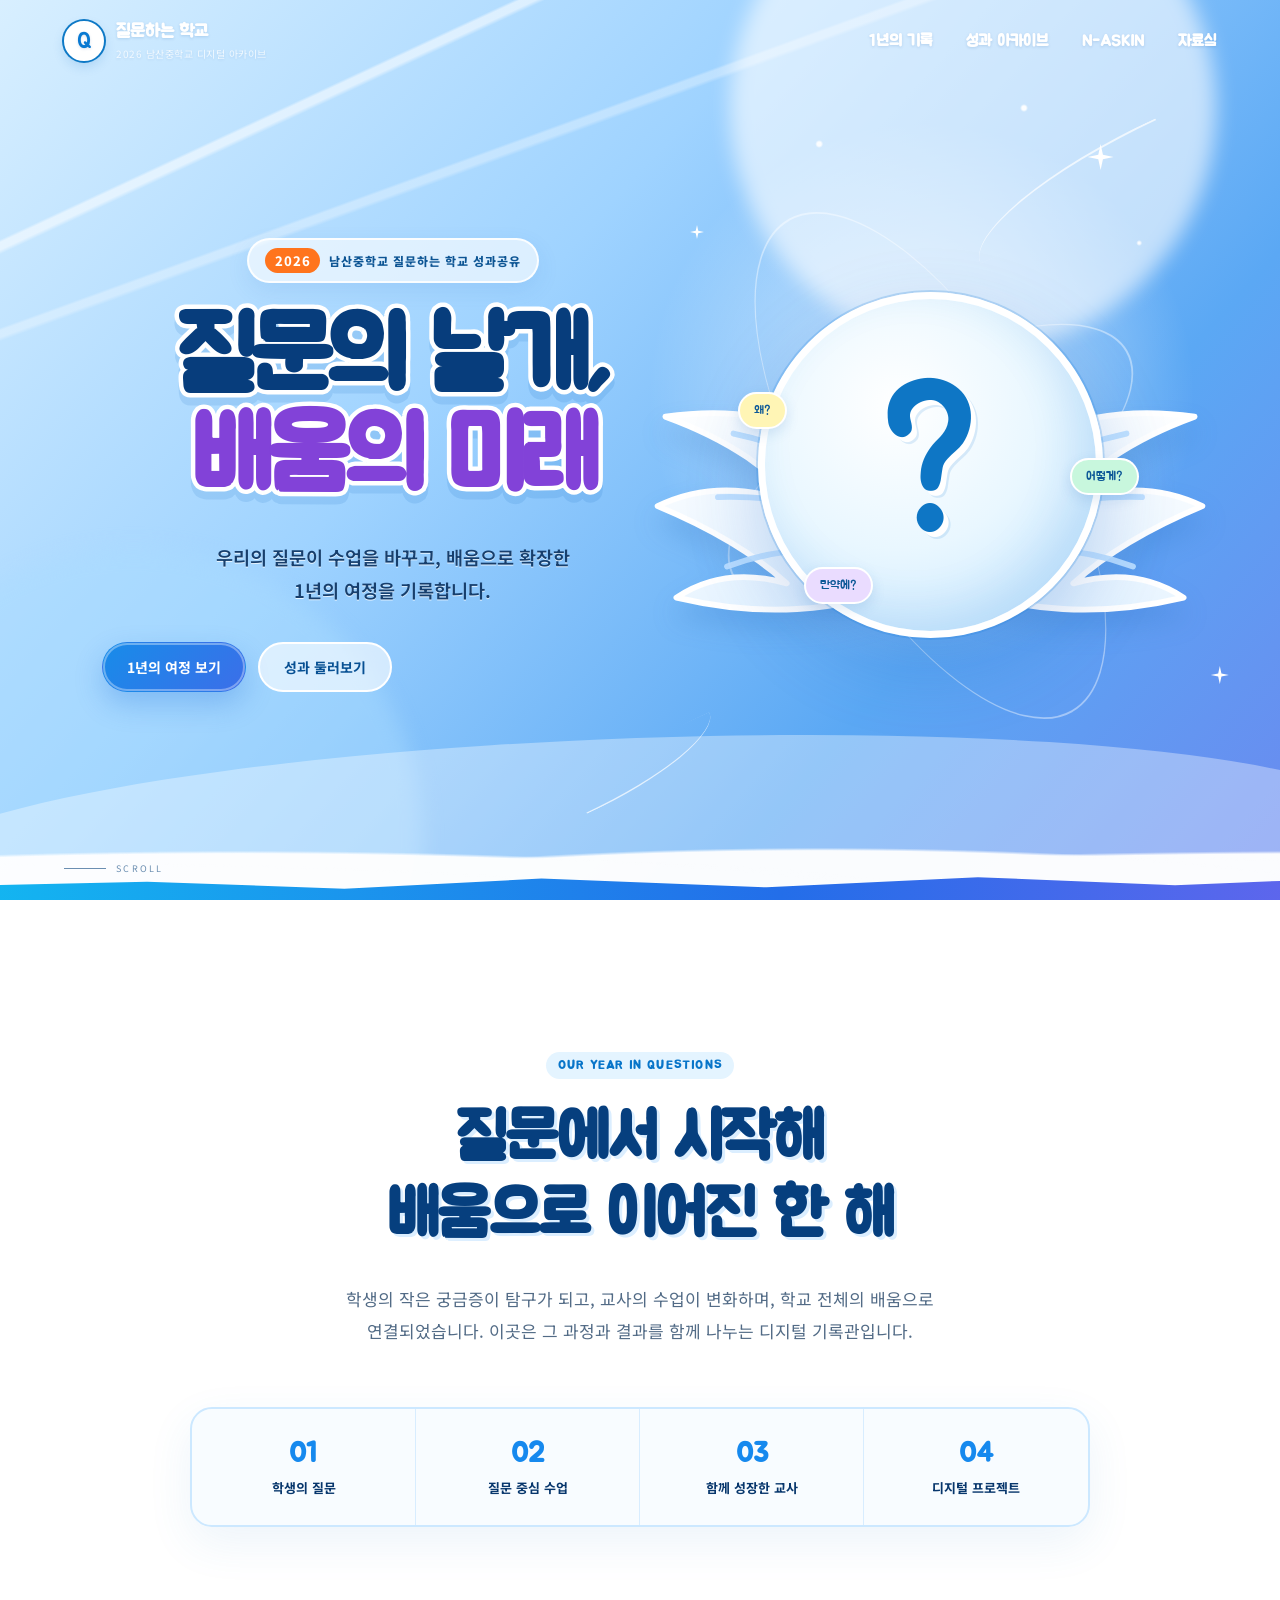
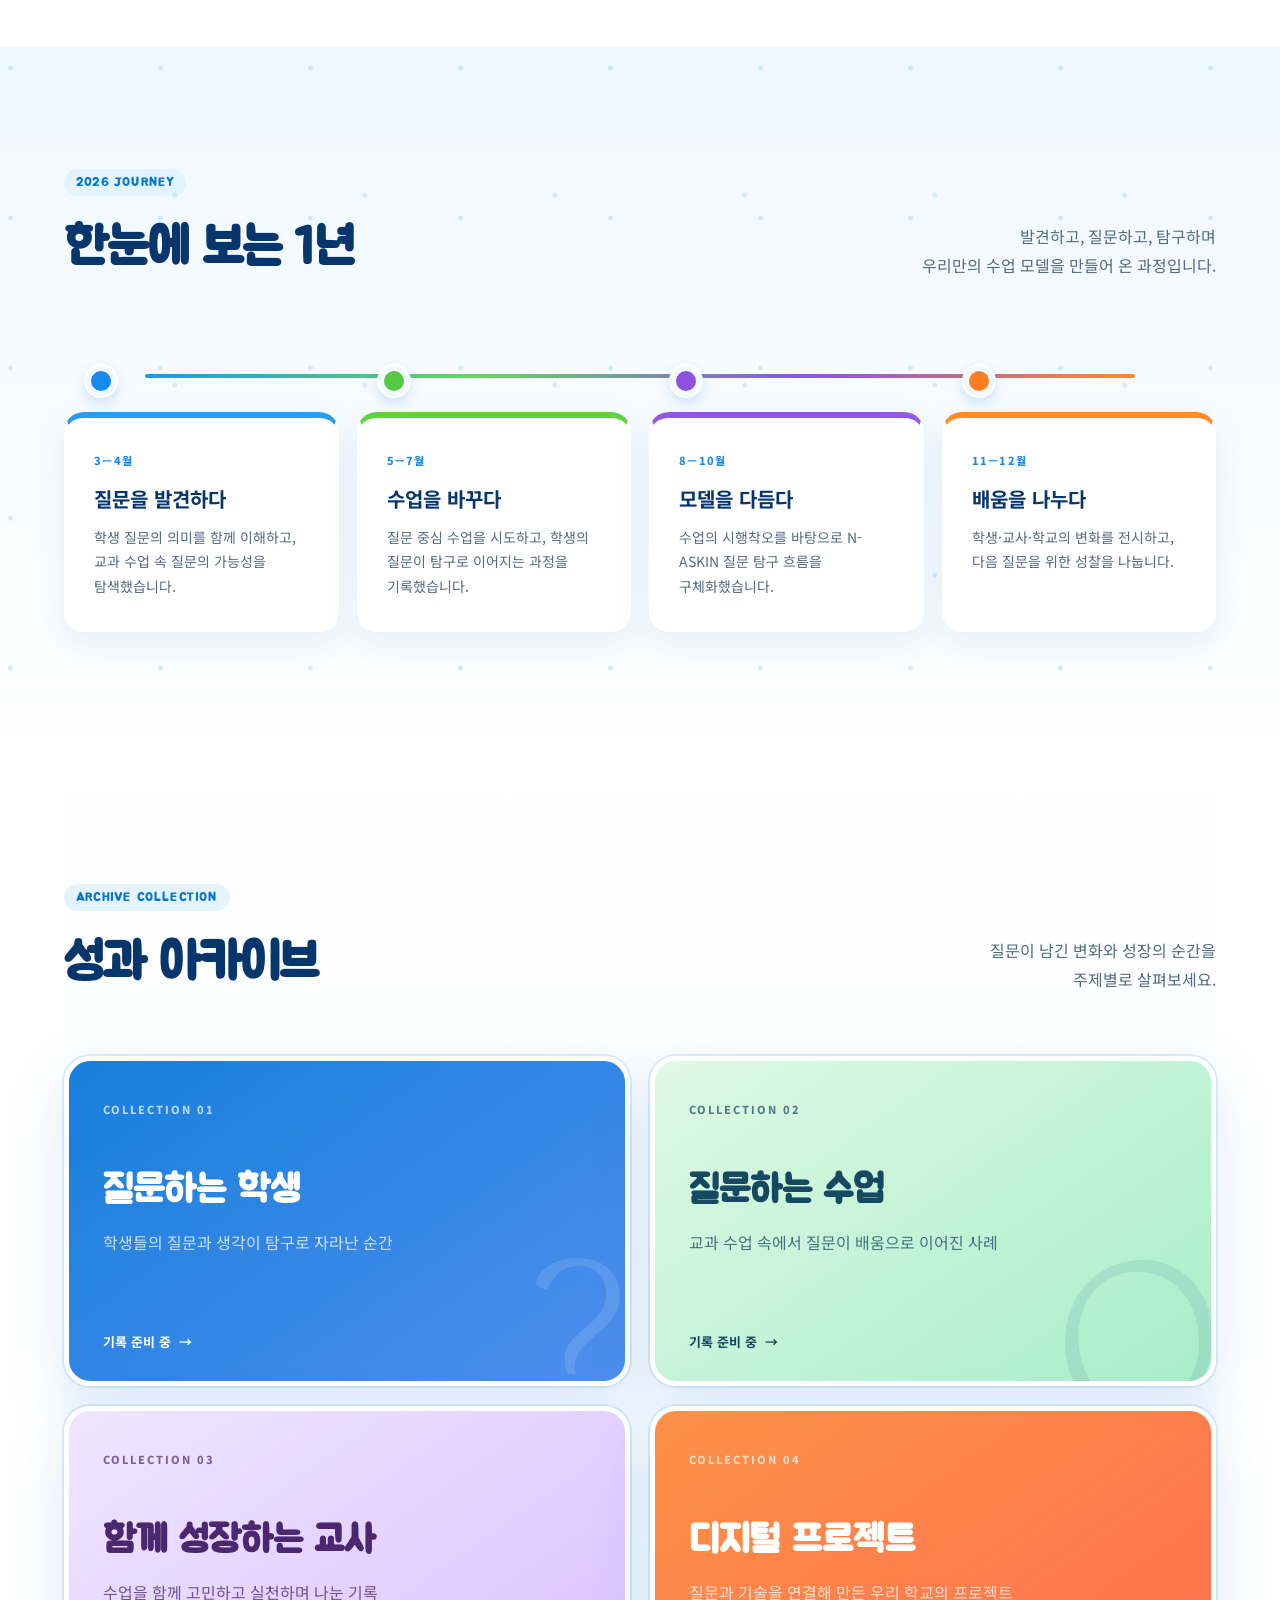
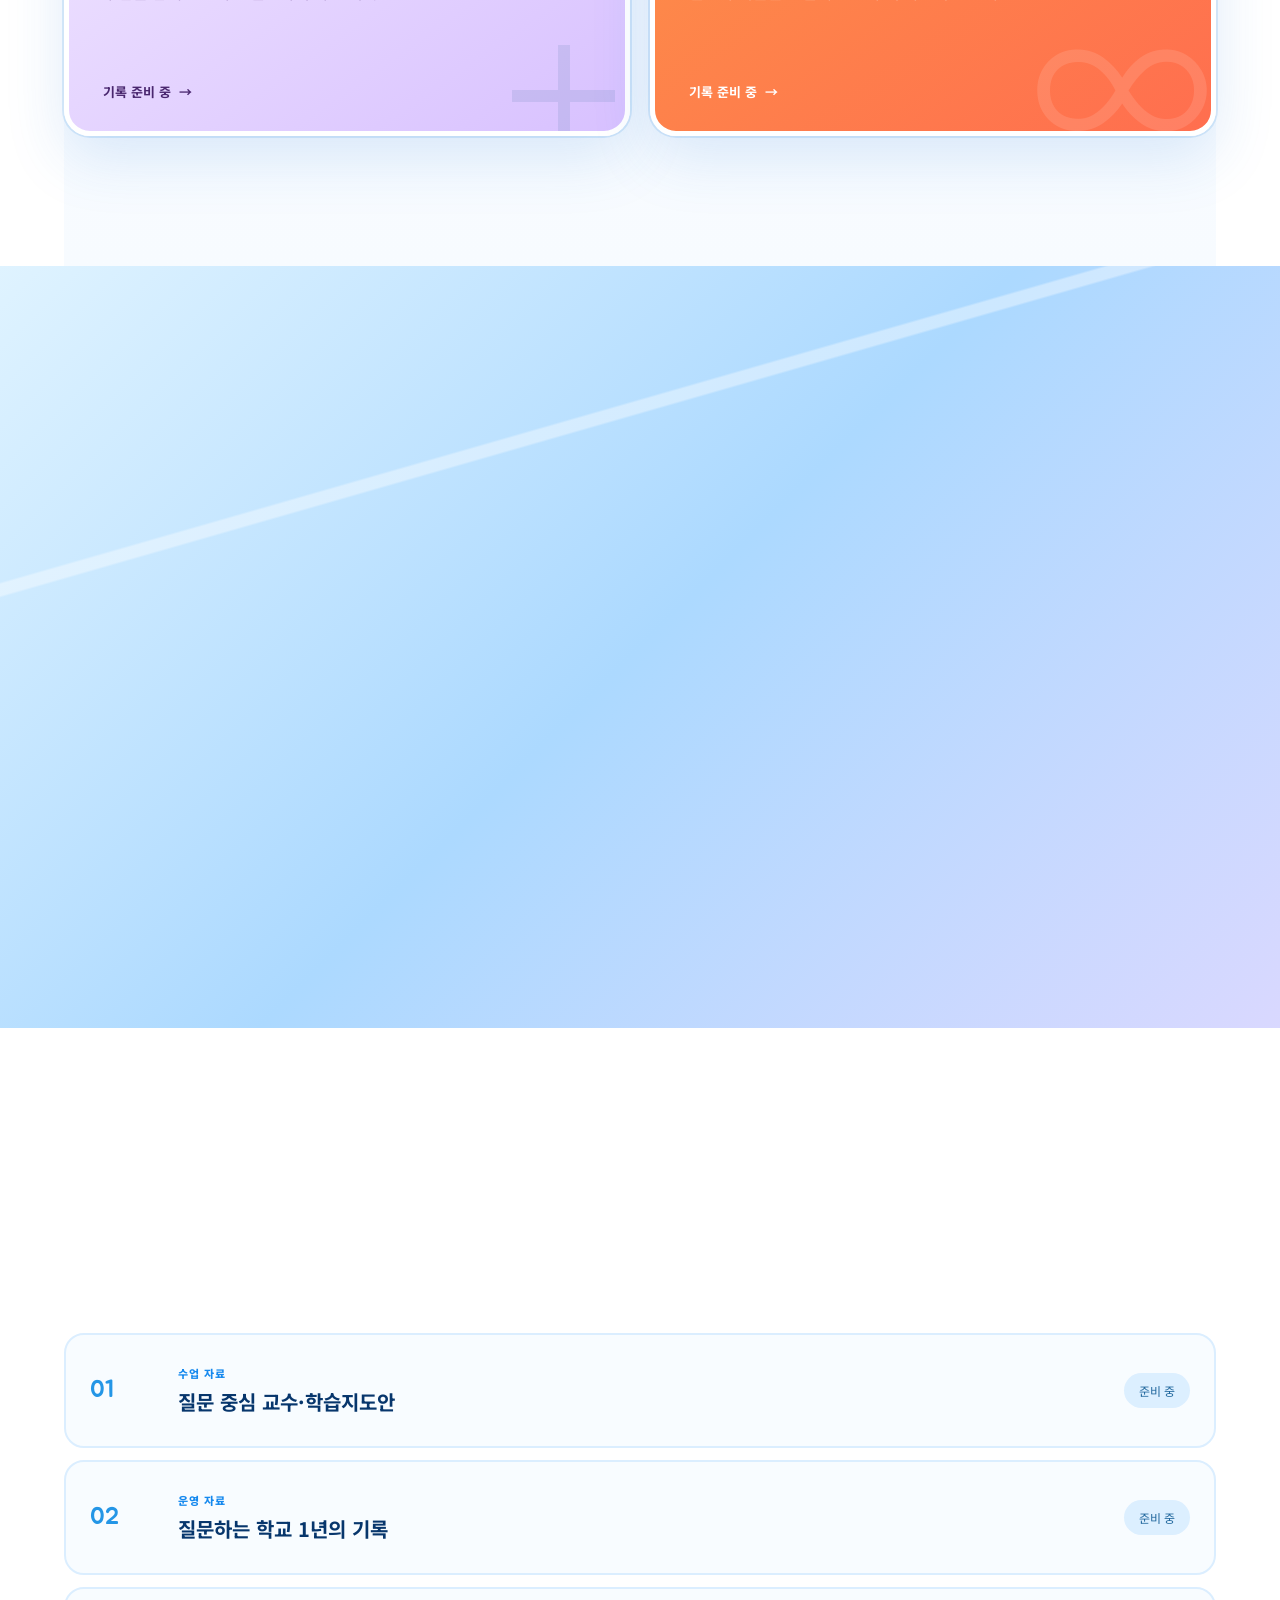
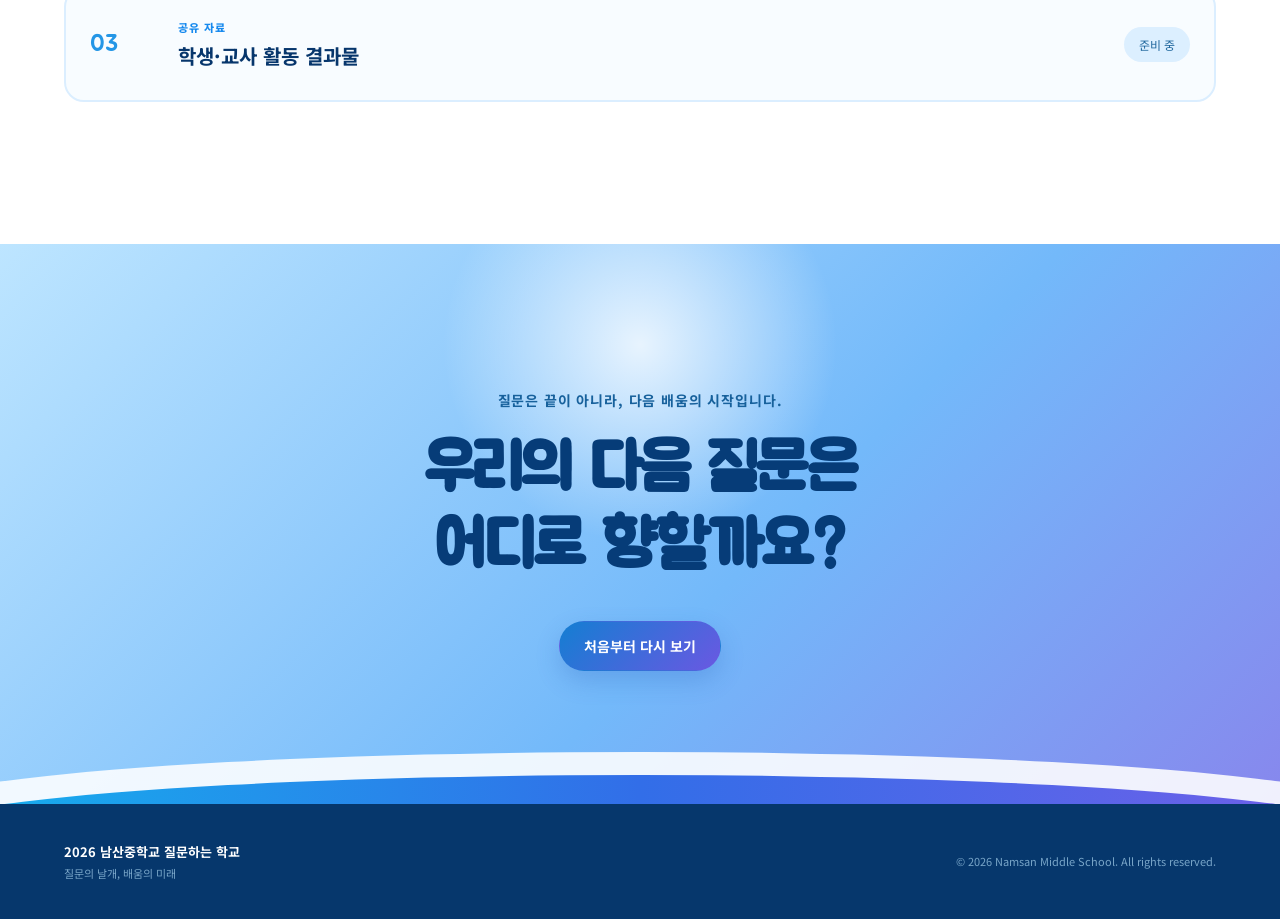
==== index.html @ 52d22d8e "Add files via upload" ====
<!doctype html>
<html lang="ko">
<head>
  <meta charset="UTF-8" />
  <meta name="viewport" content="width=device-width, initial-scale=1.0" />
  <meta name="description" content="2026 남산중학교 질문하는 학교 1년의 기록" />
  <meta name="theme-color" content="#173e65" />
  <title>질문의 날개, 배움의 미래 | 2026 남산중학교</title>
  <link rel="preconnect" href="https://fonts.googleapis.com" />
  <link rel="preconnect" href="https://fonts.gstatic.com" crossorigin />
  <link href="https://fonts.googleapis.com/css2?family=Gowun+Batang:wght@700&family=Jua&family=Noto+Sans+KR:wght@400;500;600;700;800&display=swap" rel="stylesheet" />
  <link rel="stylesheet" href="styles.css" />
</head>
<body>
  <a class="skip-link" href="#main">본문으로 바로가기</a>

  <header class="site-header" id="top">
    <a class="brand" href="#top" aria-label="처음으로">
      <span class="brand-mark" aria-hidden="true">Q</span>
      <span><b>질문하는 학교</b><small>2026 남산중학교 디지털 아카이브</small></span>
    </a>
    <button class="menu-button" type="button" aria-expanded="false" aria-controls="main-nav">
      <span></span><span></span><span></span><span class="sr-only">메뉴 열기</span>
    </button>
    <nav id="main-nav" class="main-nav" aria-label="주요 메뉴">
      <a href="#story">1년의 기록</a>
      <a href="#archive">성과 아카이브</a>
      <a href="#naskin">N-ASKIN</a>
      <a href="#resources">자료실</a>
    </nav>
  </header>

  <main id="main">
    <section class="hero" aria-labelledby="hero-title">
      <div class="hero-glow glow-one"></div>
      <div class="hero-glow glow-two"></div>
      <i class="sparkle sparkle-one" aria-hidden="true"></i>
      <i class="sparkle sparkle-two" aria-hidden="true"></i>
      <i class="sparkle sparkle-three" aria-hidden="true"></i>
      <div class="feather feather-one" aria-hidden="true"></div>
      <div class="feather feather-two" aria-hidden="true"></div>
      <div class="hero-content reveal">
        <p class="eyebrow"><span>2026</span> 남산중학교 질문하는 학교 성과공유</p>
        <h1 id="hero-title">질문의 날개,<br /><em>배움의 미래</em></h1>
        <p class="hero-copy">우리의 질문이 수업을 바꾸고, 배움으로 확장한<br class="desktop-break" /> 1년의 여정을 기록합니다.</p>
        <div class="hero-actions">
          <a class="button button-primary" href="#story">1년의 여정 보기</a>
          <a class="button button-ghost" href="#archive">성과 둘러보기</a>
        </div>
      </div>
      <div class="hero-visual" aria-hidden="true">
        <div class="orbit orbit-one"></div>
        <div class="orbit orbit-two"></div>
        <svg class="hero-wings" viewBox="0 0 900 420" role="presentation" focusable="false">
          <defs>
            <linearGradient id="wingFill" x1="0" y1="0" x2="1" y2="1">
              <stop offset="0" stop-color="#ffffff" />
              <stop offset="1" stop-color="#d8edff" />
            </linearGradient>
          </defs>
          <g class="wing-shape">
            <path d="M438 245C356 130 210 67 42 92c104 38 164 84 208 137-82-32-156-30-220 1 84 35 148 73 199 119-65-18-121-11-170 22 123 29 247 27 379-27Z" />
            <path class="wing-line" d="M421 253C330 184 248 139 147 118" />
            <path class="wing-line" d="M417 282C302 230 218 213 123 216" />
            <path class="wing-line" d="M417 314C312 288 225 291 137 323" />
          </g>
          <g class="wing-shape" transform="translate(900 0) scale(-1 1)">
            <path d="M438 245C356 130 210 67 42 92c104 38 164 84 208 137-82-32-156-30-220 1 84 35 148 73 199 119-65-18-121-11-170 22 123 29 247 27 379-27Z" />
            <path class="wing-line" d="M421 253C330 184 248 139 147 118" />
            <path class="wing-line" d="M417 282C302 230 218 213 123 216" />
            <path class="wing-line" d="M417 314C312 288 225 291 137 323" />
          </g>
        </svg>
        <div class="question-sphere">
          <span>왜?</span><span>어떻게?</span><span>만약에?</span>
          <b>?</b>
        </div>
      </div>
      <div class="scroll-cue" aria-hidden="true"><span></span>SCROLL</div>
      <div class="hero-clouds" aria-hidden="true"></div>
      <div class="hero-wave" aria-hidden="true"></div>
    </section>

    <section class="intro section-shell reveal">
      <p class="section-kicker">OUR YEAR IN QUESTIONS</p>
      <h2>질문에서 시작해<br />배움으로 이어진 한 해</h2>
      <p>학생의 작은 궁금증이 탐구가 되고, 교사의 수업이 변화하며, 학교 전체의 배움으로 연결되었습니다. 이곳은 그 과정과 결과를 함께 나누는 디지털 기록관입니다.</p>
      <div class="intro-metrics" aria-label="주요 성과 지표 예시">
        <div><strong>01</strong><span>학생의 질문</span></div>
        <div><strong>02</strong><span>질문 중심 수업</span></div>
        <div><strong>03</strong><span>함께 성장한 교사</span></div>
        <div><strong>04</strong><span>디지털 프로젝트</span></div>
      </div>
    </section>

    <section id="story" class="story-section">
      <div class="section-shell">
        <div class="section-heading reveal">
          <div><p class="section-kicker">2026 JOURNEY</p><h2>한눈에 보는 1년</h2></div>
          <p>발견하고, 질문하고, 탐구하며<br />우리만의 수업 모델을 만들어 온 과정입니다.</p>
        </div>
        <div class="timeline" id="timeline" aria-label="연간 활동 타임라인"></div>
      </div>
    </section>

    <section id="archive" class="archive-section section-shell">
      <div class="section-heading reveal">
        <div><p class="section-kicker">ARCHIVE COLLECTION</p><h2>성과 아카이브</h2></div>
        <p>질문이 남긴 변화와 성장의 순간을<br />주제별로 살펴보세요.</p>
      </div>
      <div class="archive-grid" id="archive-grid"></div>
    </section>

    <section id="naskin" class="naskin-section">
      <div class="section-shell naskin-layout">
        <div class="naskin-copy reveal">
          <p class="section-kicker light">OUR LEARNING MODEL</p>
          <h2>질문을 배움으로 잇는<br /><em>N-ASKIN</em></h2>
          <p>관찰에서 시작한 질문을 탐색·연결·실행하고, 다시 다음 질문으로 확장하는 남산중학교의 질문 탐구 흐름입니다.</p>
          <a class="text-link" href="#resources">수업 모델 자료 보기 <span>→</span></a>
        </div>
        <ol class="naskin-steps reveal" aria-label="N-ASKIN 6단계">
          <li><b>N</b><div><strong>Notice</strong><span>관찰하고 발견하기</span></div></li>
          <li><b>A</b><div><strong>Ask</strong><span>탐구 질문 만들기</span></div></li>
          <li><b>S</b><div><strong>Search</strong><span>근거를 찾아 탐색하기</span></div></li>
          <li><b>K</b><div><strong>Knit</strong><span>생각과 근거 연결하기</span></div></li>
          <li><b>I</b><div><strong>Implement</strong><span>적용하고 실행하기</span></div></li>
          <li><b>N</b><div><strong>Next</strong><span>성찰하고 확장하기</span></div></li>
        </ol>
      </div>
    </section>

    <section id="resources" class="resources-section section-shell">
      <div class="section-heading reveal">
        <div><p class="section-kicker">OPEN RESOURCES</p><h2>성과 자료실</h2></div>
        <p>수업 사례와 운영 자료는<br />순차적으로 채워집니다.</p>
      </div>
      <div class="resource-list">
        <article class="resource-card reveal"><span>01</span><div><p>수업 자료</p><h3>질문 중심 교수·학습지도안</h3></div><button type="button" disabled>준비 중</button></article>
        <article class="resource-card reveal"><span>02</span><div><p>운영 자료</p><h3>질문하는 학교 1년의 기록</h3></div><button type="button" disabled>준비 중</button></article>
        <article class="resource-card reveal"><span>03</span><div><p>공유 자료</p><h3>학생·교사 활동 결과물</h3></div><button type="button" disabled>준비 중</button></article>
      </div>
    </section>

    <section class="closing-section">
      <div class="closing-inner reveal">
        <p>질문은 끝이 아니라, 다음 배움의 시작입니다.</p>
        <h2>우리의 다음 질문은<br />어디로 향할까요?</h2>
        <a class="button button-light" href="#top">처음부터 다시 보기</a>
      </div>
    </section>
  </main>

  <footer>
    <div><b>2026 남산중학교 질문하는 학교</b><span>질문의 날개, 배움의 미래</span></div>
    <p>© 2026 Namsan Middle School. All rights reserved.</p>
  </footer>

  <script src="script.js"></script>
</body>
</html>
---- styles.css ----
:root {
  --navy: #102f4e;
  --blue: #15557e;
  --sky: #72c9df;
  --mint: #aee2d5;
  --cream: #f7f4eb;
  --paper: #fffdf8;
  --gold: #e9bd62;
  --ink: #153047;
  --muted: #687887;
  --line: rgba(21, 48, 71, .13);
  --shadow: 0 22px 70px rgba(15, 47, 77, .13);
}

* { box-sizing: border-box; }
html { scroll-behavior: smooth; }
body { margin: 0; color: var(--ink); background: var(--paper); font-family: "Noto Sans KR", sans-serif; word-break: keep-all; }
a { color: inherit; text-decoration: none; }
button, a { -webkit-tap-highlight-color: transparent; }
.sr-only { position: absolute; width: 1px; height: 1px; padding: 0; margin: -1px; overflow: hidden; clip: rect(0,0,0,0); white-space: nowrap; border: 0; }
.skip-link { position: fixed; left: 16px; top: -80px; z-index: 1000; padding: 12px 18px; color: white; background: var(--navy); border-radius: 8px; }
.skip-link:focus { top: 16px; }

.site-header { position: fixed; inset: 0 0 auto; z-index: 50; display: flex; align-items: center; justify-content: space-between; height: 82px; padding: 0 5vw; color: white; transition: .3s ease; }
.site-header.scrolled { height: 68px; color: var(--ink); background: rgba(255,253,248,.94); box-shadow: 0 8px 30px rgba(16,47,78,.08); backdrop-filter: blur(14px); }
.brand { display: flex; align-items: center; gap: 12px; }
.brand-mark { display: grid; place-items: center; width: 40px; height: 40px; border: 1px solid rgba(255,255,255,.6); border-radius: 50%; font-family: "Gowun Batang", serif; font-size: 23px; }
.scrolled .brand-mark { color: white; background: var(--blue); border-color: var(--blue); }
.brand b, .brand small { display: block; }
.brand b { font-size: 15px; letter-spacing: -.02em; }
.brand small { margin-top: 2px; opacity: .75; font-size: 10px; letter-spacing: .05em; }
.main-nav { display: flex; gap: 34px; font-size: 14px; font-weight: 600; }
.main-nav a { position: relative; padding: 12px 0; }
.main-nav a::after { content: ""; position: absolute; left: 0; bottom: 5px; width: 0; height: 2px; background: currentColor; transition: width .25s; }
.main-nav a:hover::after, .main-nav a:focus-visible::after { width: 100%; }
.menu-button { display: none; padding: 8px; color: inherit; background: none; border: 0; }
.menu-button > span:not(.sr-only) { display: block; width: 24px; height: 2px; margin: 5px; background: currentColor; }

.hero { position: relative; display: grid; grid-template-columns: 1.08fr .92fr; align-items: center; min-height: 100svh; padding: 120px 8vw 90px; overflow: hidden; color: white; background: radial-gradient(circle at 72% 40%, rgba(105,198,216,.28), transparent 27%), linear-gradient(135deg, #0d2945 0%, #164f75 55%, #287d94 100%); }
.hero::before { content: ""; position: absolute; inset: 0; opacity: .18; background-image: linear-gradient(rgba(255,255,255,.08) 1px, transparent 1px), linear-gradient(90deg, rgba(255,255,255,.08) 1px, transparent 1px); background-size: 70px 70px; mask-image: linear-gradient(to bottom, black, transparent 85%); }
.hero-content { position: relative; z-index: 3; max-width: 760px; }
.eyebrow, .section-kicker { margin: 0 0 22px; color: var(--blue); font-size: 12px; font-weight: 800; letter-spacing: .2em; }
.eyebrow { color: #bcebf0; }
.hero h1 { margin: 0; font-family: "Gowun Batang", serif; font-size: clamp(58px, 8.3vw, 128px); line-height: .98; letter-spacing: -.07em; }
.hero h1 em { color: #d8f2e8; font-style: normal; }
.hero-copy { margin: 30px 0 36px; color: rgba(255,255,255,.78); font-size: clamp(17px, 1.45vw, 22px); line-height: 1.8; }
.hero-actions { display: flex; flex-wrap: wrap; gap: 12px; }
.button { display: inline-flex; align-items: center; justify-content: center; min-height: 50px; padding: 0 24px; border: 1px solid transparent; border-radius: 999px; font-size: 14px; font-weight: 700; transition: transform .25s, box-shadow .25s, background .25s; }
.button:hover { transform: translateY(-3px); }
.button-primary { color: var(--navy); background: #e5f6ef; box-shadow: 0 12px 30px rgba(4,21,36,.2); }
.button-ghost { color: white; border-color: rgba(255,255,255,.4); background: rgba(255,255,255,.05); }
.hero-visual { position: relative; z-index: 2; display: grid; place-items: center; min-height: 520px; }
.question-sphere { position: relative; display: grid; place-items: center; width: min(32vw, 440px); aspect-ratio: 1; border: 1px solid rgba(255,255,255,.28); border-radius: 50%; background: radial-gradient(circle at 38% 32%, rgba(255,255,255,.42), rgba(129,211,217,.18) 28%, rgba(3,29,53,.25) 68%), rgba(255,255,255,.06); box-shadow: inset -26px -28px 60px rgba(4,24,40,.28), 0 35px 100px rgba(3,22,38,.28); backdrop-filter: blur(8px); animation: float 6s ease-in-out infinite; }
.question-sphere b { font-family: "Gowun Batang", serif; font-size: clamp(110px, 15vw, 220px); font-weight: 400; text-shadow: 0 10px 40px rgba(0,0,0,.2); }
.question-sphere span { position: absolute; padding: 9px 14px; border: 1px solid rgba(255,255,255,.24); border-radius: 999px; background: rgba(255,255,255,.1); font-size: 12px; }
.question-sphere span:nth-child(1) { left: -8%; top: 28%; }
.question-sphere span:nth-child(2) { right: -13%; top: 48%; }
.question-sphere span:nth-child(3) { bottom: 8%; left: 12%; }
.orbit { position: absolute; width: 115%; aspect-ratio: 1; border: 1px solid rgba(255,255,255,.18); border-radius: 50%; transform: rotate(60deg) scaleY(.42); }
.orbit-two { width: 92%; transform: rotate(-30deg) scaleY(.42); }
.hero-glow { position: absolute; border-radius: 50%; filter: blur(10px); }
.glow-one { right: 5%; top: -15%; width: 38vw; height: 38vw; background: rgba(144,226,208,.12); }
.glow-two { left: -12%; bottom: -25%; width: 45vw; height: 45vw; background: rgba(117,198,230,.11); }
.feather { position: absolute; width: 220px; height: 58px; border-radius: 100% 0 100% 0; border-top: 2px solid rgba(255,255,255,.15); transform: rotate(-25deg); }
.feather-one { right: 8%; top: 18%; }
.feather-two { left: 42%; bottom: 12%; transform: rotate(155deg) scale(.7); }
.scroll-cue { position: absolute; left: 5vw; bottom: 25px; display: flex; align-items: center; gap: 10px; color: rgba(255,255,255,.5); font-size: 9px; letter-spacing: .25em; }
.scroll-cue span { display: block; width: 42px; height: 1px; background: currentColor; }

.section-shell { width: min(1180px, calc(100% - 10vw)); margin: 0 auto; }
.intro { padding: 135px 0 120px; text-align: center; }
.intro h2, .section-heading h2, .naskin-copy h2, .closing-section h2 { margin: 0; font-family: "Gowun Batang", serif; font-size: clamp(38px, 5vw, 68px); line-height: 1.2; letter-spacing: -.05em; }
.intro > p:not(.section-kicker) { max-width: 680px; margin: 28px auto 60px; color: var(--muted); font-size: 17px; line-height: 1.9; }
.intro-metrics { display: grid; grid-template-columns: repeat(4, 1fr); max-width: 900px; margin: auto; border-block: 1px solid var(--line); }
.intro-metrics div { padding: 28px 12px; border-right: 1px solid var(--line); }
.intro-metrics div:last-child { border: 0; }
.intro-metrics strong, .intro-metrics span { display: block; }
.intro-metrics strong { color: var(--sky); font-family: "Gowun Batang", serif; font-size: 28px; }
.intro-metrics span { margin-top: 6px; font-size: 13px; font-weight: 700; }

.story-section { padding: 120px 0; background: var(--cream); }
.section-heading { display: flex; align-items: end; justify-content: space-between; gap: 40px; margin-bottom: 62px; }
.section-heading h2 { font-size: clamp(38px, 4vw, 58px); }
.section-heading > p { margin: 0; color: var(--muted); line-height: 1.8; text-align: right; }
.timeline { position: relative; display: grid; grid-template-columns: repeat(4, 1fr); gap: 18px; }
.timeline::before { content: ""; position: absolute; top: 32px; left: 7%; right: 7%; height: 1px; background: #afc6cc; }
.timeline-item { position: relative; padding-top: 70px; }
.timeline-item::before { content: ""; position: absolute; z-index: 2; top: 24px; left: 22px; width: 17px; height: 17px; border: 5px solid var(--cream); border-radius: 50%; background: var(--blue); box-shadow: 0 0 0 1px #9bbbc2; }
.timeline-card { min-height: 220px; padding: 28px; border-radius: 20px; background: var(--paper); box-shadow: 0 12px 36px rgba(27,66,83,.07); }
.timeline-card time { color: var(--blue); font-size: 11px; font-weight: 800; letter-spacing: .12em; }
.timeline-card h3 { margin: 14px 0 12px; font-size: 20px; }
.timeline-card p { margin: 0; color: var(--muted); font-size: 14px; line-height: 1.75; }

.archive-section { padding: 130px 0; }
.archive-grid { display: grid; grid-template-columns: repeat(12, 1fr); gap: 20px; }
.archive-card { position: relative; grid-column: span 6; min-height: 330px; padding: 34px; overflow: hidden; border-radius: 26px; color: white; background: var(--navy); transition: transform .3s, box-shadow .3s; }
.archive-card:nth-child(2), .archive-card:nth-child(3) { color: var(--ink); background: #dceded; }
.archive-card:nth-child(4) { background: #2e7880; }
.archive-card:hover { transform: translateY(-7px); box-shadow: var(--shadow); }
.archive-card::after { content: attr(data-symbol); position: absolute; right: -10px; bottom: -66px; color: rgba(255,255,255,.12); font-family: "Gowun Batang", serif; font-size: 220px; line-height: 1; }
.archive-card:nth-child(2)::after, .archive-card:nth-child(3)::after { color: rgba(21,85,126,.1); }
.card-number { font-size: 11px; font-weight: 800; letter-spacing: .18em; opacity: .7; }
.archive-card h3 { max-width: 320px; margin: 48px 0 13px; font-family: "Gowun Batang", serif; font-size: 34px; }
.archive-card p { max-width: 380px; margin: 0; opacity: .75; line-height: 1.75; }
.archive-card .card-link { position: absolute; z-index: 2; left: 34px; bottom: 30px; display: flex; align-items: center; gap: 8px; font-size: 13px; font-weight: 700; }

.naskin-section { padding: 135px 0; color: white; background: linear-gradient(135deg, #113652, #226c7c); }
.naskin-layout { display: grid; grid-template-columns: .85fr 1.15fr; align-items: center; gap: 10vw; }
.section-kicker.light { color: #9edbd4; }
.naskin-copy h2 em { color: #bde7dc; font-style: normal; }
.naskin-copy > p:not(.section-kicker) { margin: 28px 0; color: rgba(255,255,255,.72); line-height: 1.9; }
.text-link { display: inline-flex; gap: 10px; padding-bottom: 5px; border-bottom: 1px solid rgba(255,255,255,.35); font-size: 14px; font-weight: 700; }
.naskin-steps { position: relative; margin: 0; padding: 0; list-style: none; }
.naskin-steps::before { content: ""; position: absolute; left: 30px; top: 20px; bottom: 20px; width: 1px; background: rgba(255,255,255,.2); }
.naskin-steps li { position: relative; display: flex; align-items: center; gap: 22px; min-height: 82px; }
.naskin-steps b { z-index: 2; display: grid; place-items: center; width: 61px; height: 61px; flex: 0 0 auto; border: 1px solid rgba(255,255,255,.35); border-radius: 50%; background: #1c5d70; font-family: "Gowun Batang", serif; font-size: 22px; }
.naskin-steps strong, .naskin-steps span { display: block; }
.naskin-steps strong { font-size: 16px; }
.naskin-steps span { margin-top: 4px; color: rgba(255,255,255,.6); font-size: 13px; }

.resources-section { padding: 130px 0; }
.resource-list { border-top: 1px solid var(--line); }
.resource-card { display: grid; grid-template-columns: 70px 1fr auto; align-items: center; gap: 18px; padding: 30px 4px; border-bottom: 1px solid var(--line); }
.resource-card > span { color: #8db5be; font-family: "Gowun Batang", serif; font-size: 24px; }
.resource-card p { margin: 0 0 6px; color: var(--blue); font-size: 11px; font-weight: 800; letter-spacing: .1em; }
.resource-card h3 { margin: 0; font-size: 20px; }
.resource-card button { padding: 9px 15px; color: #7a8790; background: #f0f1ee; border: 0; border-radius: 999px; font-family: inherit; font-size: 12px; }

.closing-section { display: grid; place-items: center; min-height: 560px; padding: 90px 5vw; text-align: center; color: white; background: radial-gradient(circle at 50% 0, rgba(128,211,205,.23), transparent 35%), var(--navy); }
.closing-inner > p { color: #a7d9d5; font-size: 14px; letter-spacing: .06em; }
.closing-section h2 { margin: 22px 0 36px; }
.button-light { color: var(--navy); background: white; }
footer { display: flex; align-items: center; justify-content: space-between; gap: 25px; padding: 38px 5vw; color: #75828b; background: #0b253d; font-size: 11px; }
footer b, footer span { display: block; }
footer b { margin-bottom: 4px; color: white; font-size: 13px; }

.reveal { opacity: 0; transform: translateY(28px); transition: opacity .8s ease, transform .8s ease; }
.reveal.visible { opacity: 1; transform: none; }
@keyframes float { 50% { transform: translateY(-18px) rotate(1deg); } }

@media (max-width: 900px) {
  .site-header { height: 70px; }
  .menu-button { display: block; z-index: 2; }
  .main-nav { position: absolute; top: 0; right: 0; display: none; flex-direction: column; width: min(330px, 82vw); min-height: 100vh; padding: 100px 36px; color: var(--ink); background: var(--paper); box-shadow: -15px 0 50px rgba(0,0,0,.16); }
  .main-nav.open { display: flex; }
  .hero { grid-template-columns: 1fr; padding-top: 135px; text-align: center; }
  .hero-content { margin: auto; }
  .hero-actions { justify-content: center; }
  .hero-visual { min-height: 390px; }
  .question-sphere { width: min(65vw, 390px); }
  .scroll-cue { display: none; }
  .naskin-layout { grid-template-columns: 1fr; gap: 65px; }
  .timeline { grid-template-columns: repeat(2, 1fr); }
  .timeline::before { display: none; }
  .archive-card { min-height: 300px; }
}

@media (max-width: 620px) {
  .brand small { display: none; }
  .hero { padding-inline: 6vw; }
  .hero h1 { font-size: clamp(48px, 16vw, 72px); }
  .desktop-break { display: none; }
  .hero-visual { min-height: 310px; }
  .question-sphere { width: 68vw; }
  .section-shell { width: min(100% - 38px, 1180px); }
  .intro, .archive-section, .resources-section { padding-block: 90px; }
  .intro-metrics { grid-template-columns: repeat(2, 1fr); }
  .intro-metrics div:nth-child(2) { border-right: 0; }
  .intro-metrics div:nth-child(-n+2) { border-bottom: 1px solid var(--line); }
  .section-heading { display: block; margin-bottom: 42px; }
  .section-heading > p { margin-top: 18px; text-align: left; }
  .timeline { grid-template-columns: 1fr; }
  .timeline-item { padding-top: 0; padding-left: 24px; }
  .timeline-item::before { top: 28px; left: -8px; border-color: var(--cream); }
  .timeline::after { content: ""; position: absolute; left: 0; top: 30px; bottom: 30px; width: 1px; background: #afc6cc; }
  .archive-grid { display: block; }
  .archive-card { margin-bottom: 16px; min-height: 300px; padding: 27px; }
  .archive-card h3 { margin-top: 36px; font-size: 29px; }
  .archive-card .card-link { left: 27px; }
  .naskin-section { padding-block: 95px; }
  .resource-card { grid-template-columns: 44px 1fr; }
  .resource-card button { grid-column: 2; justify-self: start; }
  .resource-card h3 { font-size: 17px; }
  footer { display: block; text-align: center; }
  footer p { margin: 18px 0 0; }
}

@media (prefers-reduced-motion: reduce) {
  html { scroll-behavior: auto; }
  *, *::before, *::after { animation-duration: .01ms !important; animation-iteration-count: 1 !important; transition-duration: .01ms !important; }
  .reveal { opacity: 1; transform: none; }
}

/* 2026 질문하는 학교 리플릿 테마 */
:root {
  --navy: #063c78;
  --blue: #1689ee;
  --sky: #5bb8ff;
  --mint: #61dcaf;
  --cream: #f2f8ff;
  --paper: #ffffff;
  --gold: #ffbd28;
  --purple: #8242d8;
  --orange: #ff741d;
  --ink: #07366c;
  --muted: #526b86;
  --line: rgba(27, 117, 203, .14);
  --shadow: 0 22px 60px rgba(41, 124, 215, .15);
}

body {
  background: #fff;
  background-image: linear-gradient(180deg, rgba(224,241,255,.45), transparent 520px);
}

.site-header { text-shadow: 0 1px 3px rgba(16,80,150,.16); }
.site-header.scrolled { color: var(--navy); background: rgba(255,255,255,.93); border-bottom: 1px solid rgba(52,144,230,.16); }
.brand-mark { color: #0879d2; background: white; border: 3px solid white; box-shadow: 0 0 0 2px #0e79c6, 0 5px 12px rgba(19,104,190,.18); font-family: "Jua", sans-serif; }
.scrolled .brand-mark { color: white; background: linear-gradient(145deg, #22a9f4, #266ee6); border-color: white; box-shadow: 0 0 0 2px #1381d5; }
.brand b { font-family: "Jua", sans-serif; font-size: 18px; letter-spacing: 0; }
.main-nav { font-family: "Jua", sans-serif; font-size: 16px; }
.main-nav a::after { height: 4px; border-radius: 99px; background: #62dd36; }

.hero {
  min-height: 100svh;
  color: var(--navy);
  background:
    radial-gradient(circle at 80% 12%, rgba(255,255,255,.95) 0 2px, transparent 4px),
    radial-gradient(circle at 89% 27%, rgba(255,255,255,.9) 0 1px, transparent 3px),
    radial-gradient(circle at 64% 16%, rgba(255,255,255,.9) 0 2px, transparent 4px),
    radial-gradient(circle at 72% 44%, rgba(255,255,255,.65), transparent 26%),
    linear-gradient(132deg, #d8efff 0%, #9fd3ff 38%, #5ba8f4 72%, #6a88ef 100%);
}
.hero::before {
  opacity: 1;
  background:
    linear-gradient(155deg, transparent 0 16%, rgba(255,255,255,.55) 16.2% 16.7%, transparent 17% 100%),
    linear-gradient(160deg, transparent 0 24%, rgba(255,255,255,.32) 24.2% 24.7%, transparent 25% 100%);
  background-size: 100% 100%;
  mask-image: none;
}
.hero::after {
  content: "";
  position: absolute;
  z-index: 1;
  left: -8%;
  right: -8%;
  bottom: -9%;
  height: 27%;
  border-radius: 50% 50% 0 0 / 45% 45% 0 0;
  background: rgba(255,255,255,.35);
  transform: rotate(-2deg);
}
.hero-content { text-align: center; }
.eyebrow {
  display: inline-flex;
  align-items: center;
  gap: 9px;
  margin-bottom: 26px;
  padding: 8px 16px;
  color: #0d5594;
  border: 2px solid rgba(255,255,255,.86);
  border-radius: 999px;
  background: rgba(255,255,255,.62);
  box-shadow: 0 8px 22px rgba(35,112,195,.1);
  letter-spacing: .08em;
}
.eyebrow span { color: white; padding: 3px 10px; border-radius: 999px; background: var(--orange); font-size: 13px; }
.hero h1 {
  position: relative;
  font-family: "Jua", sans-serif;
  font-size: clamp(58px, 7.7vw, 116px);
  line-height: 1.02;
  letter-spacing: -.045em;
  color: #073d7c;
  -webkit-text-stroke: 9px white;
  paint-order: stroke fill;
  filter: drop-shadow(0 8px 0 rgba(22,108,192,.13));
}
.hero h1 em { color: var(--purple); -webkit-text-stroke-color: white; }
.hero-copy { color: #173f6d; font-weight: 600; text-shadow: 0 1px 0 rgba(255,255,255,.75); }
.button-primary { color: white; background: linear-gradient(135deg, #178ce9, #3c6ee9); box-shadow: 0 12px 28px rgba(28,107,214,.28), inset 0 0 0 2px rgba(255,255,255,.35); }
.button-ghost { color: #075093; border: 2px solid white; background: rgba(255,255,255,.62); }
.hero-visual { min-height: 560px; }
.question-sphere {
  z-index: 3;
  width: min(27vw, 390px);
  color: #137ed4;
  border: 7px solid white;
  background: radial-gradient(circle at 40% 32%, #fff, #e9f7ff 48%, #c1e4ff 100%);
  box-shadow: 0 0 0 2px rgba(29,129,216,.22), inset -18px -18px 45px rgba(36,129,210,.14), 0 28px 75px rgba(37,101,194,.24);
}
.question-sphere b { font-family: "Jua", sans-serif; color: #0e76c5; text-shadow: 5px 5px 0 white, 7px 7px 0 rgba(54,142,218,.16); }
.question-sphere span { color: #0d5897; border: 2px solid white; background: #fff; box-shadow: 0 5px 13px rgba(37,105,180,.15); font-family: "Jua", sans-serif; }
.question-sphere span:nth-child(1) { background: #fff5b5; }
.question-sphere span:nth-child(2) { background: #c8f7dd; }
.question-sphere span:nth-child(3) { background: #eadcff; }
.orbit { z-index: 1; border: 2px solid rgba(255,255,255,.42); }
.hero-wings { position: absolute; z-index: 2; top: 23%; left: 50%; width: 118%; height: 64%; overflow: visible; transform: translateX(-50%); filter: drop-shadow(0 16px 13px rgba(41,104,187,.2)); }
.wing-shape > path:first-child { fill: url(#wingFill); stroke: white; stroke-width: 9; stroke-linejoin: round; }
.wing-line { fill: none; stroke: #bcdfff; stroke-width: 9; stroke-linecap: round; opacity: .92; }
.glow-one { background: rgba(255,255,255,.6); }
.glow-two { background: rgba(170,221,255,.46); }
.feather { border-top-color: rgba(255,255,255,.72); }
.sparkle { position: absolute; z-index: 2; width: 26px; height: 26px; background: white; clip-path: polygon(50% 0, 59% 41%, 100% 50%, 59% 59%, 50% 100%, 41% 59%, 0 50%, 41% 41%); filter: drop-shadow(0 0 8px white); animation: twinkle 2.8s ease-in-out infinite; }
.sparkle-one { right: 13%; top: 16%; }
.sparkle-two { right: 45%; top: 25%; width: 14px; height: 14px; animation-delay: .6s; }
.sparkle-three { right: 4%; bottom: 24%; width: 18px; height: 18px; animation-delay: 1.2s; }
.hero-clouds { position: absolute; z-index: 3; left: -4%; right: -4%; bottom: -25px; height: 105px; opacity: .96; background: radial-gradient(ellipse at 7% 100%, #fff 0 40%, transparent 42%), radial-gradient(ellipse at 21% 100%, #fff 0 48%, transparent 50%), radial-gradient(ellipse at 42% 100%, #fff 0 42%, transparent 44%), radial-gradient(ellipse at 63% 100%, #fff 0 50%, transparent 52%), radial-gradient(ellipse at 84% 100%, #fff 0 44%, transparent 46%), radial-gradient(ellipse at 101% 100%, #fff 0 48%, transparent 50%); }
.hero-wave { position: absolute; z-index: 4; left: -5%; right: -5%; bottom: -1px; height: 35px; border-radius: 50% 50% 0 0; background: linear-gradient(90deg, #12baf1, #236ee9 60%, #6465ed); clip-path: polygon(0 58%, 15% 45%, 29% 65%, 43% 36%, 59% 61%, 74% 32%, 88% 55%, 100% 35%, 100% 100%, 0 100%); }
.scroll-cue { z-index: 5; color: rgba(5,63,121,.58); }

.section-kicker { display: inline-block; padding: 6px 12px; color: #0875c9; border-radius: 999px; background: #e4f4ff; font-family: "Jua", sans-serif; letter-spacing: .1em; }
.intro { position: relative; padding-top: 150px; }
.intro h2, .section-heading h2, .naskin-copy h2, .closing-section h2 { font-family: "Jua", sans-serif; letter-spacing: -.025em; }
.intro h2 { color: #063f7e; text-shadow: 3px 3px 0 #dbeeff; }
.intro-metrics { overflow: hidden; border: 2px solid #cce8ff; border-radius: 22px; background: #f8fcff; box-shadow: 0 16px 45px rgba(54,131,202,.09); }
.intro-metrics div { border-color: #d8edff; }
.intro-metrics strong { font-family: "Jua", sans-serif; color: var(--blue); }

.story-section { position: relative; background: linear-gradient(180deg, #eff8ff, #fff); }
.story-section::before { content: ""; position: absolute; inset: 0; pointer-events: none; opacity: .36; background: radial-gradient(circle at 7% 14%, #8ecbff 0 2px, transparent 3px), radial-gradient(circle at 92% 78%, #9bcfff 0 2px, transparent 3px); background-size: 150px 150px, 190px 190px; }
.timeline::before { height: 4px; border-radius: 99px; background: linear-gradient(90deg, #1c98ed, #64d85a, #8a53e8, #ff8a28); }
.timeline-item::before { width: 20px; height: 20px; background: var(--blue); box-shadow: 0 0 0 2px white, 0 5px 14px rgba(33,116,202,.25); }
.timeline-item:nth-child(2)::before { background: #55c943; }
.timeline-item:nth-child(3)::before { background: #8e51df; }
.timeline-item:nth-child(4)::before { background: #ff7e24; }
.timeline-card { border: 2px solid white; border-top: 6px solid #2b9bed; box-shadow: 0 14px 34px rgba(43,118,193,.11); }
.timeline-item:nth-child(2) .timeline-card { border-top-color: #63cf43; }
.timeline-item:nth-child(3) .timeline-card { border-top-color: #9458df; }
.timeline-item:nth-child(4) .timeline-card { border-top-color: #ff8c2a; }

.archive-section { background: linear-gradient(180deg, #fff, #f7fbff); }
.archive-card { border: 5px solid white; box-shadow: 0 0 0 2px rgba(22,129,216,.14), var(--shadow); background: linear-gradient(145deg, #177fdd, #4e8eed); }
.archive-card:nth-child(2) { color: #174862; background: linear-gradient(145deg, #dff9e5, #a9edca); }
.archive-card:nth-child(3) { color: #4a276f; background: linear-gradient(145deg, #f0e5ff, #d8c1ff); }
.archive-card:nth-child(4) { background: linear-gradient(145deg, #fd9148, #ff6e4f); }
.archive-card h3 { font-family: "Jua", sans-serif; font-size: 38px; }

.naskin-section { position: relative; overflow: hidden; color: var(--navy); background: linear-gradient(135deg, #dff3ff 0%, #acd9ff 50%, #d9d8ff 100%); }
.naskin-section::before { content: ""; position: absolute; inset: 0; opacity: .72; background: linear-gradient(164deg, transparent 0 28%, rgba(255,255,255,.55) 28.2% 29.2%, transparent 29.4% 100%); }
.naskin-layout { position: relative; z-index: 1; }
.section-kicker.light { color: #0b67a8; background: rgba(255,255,255,.7); }
.naskin-copy h2 em { color: var(--purple); }
.naskin-copy > p:not(.section-kicker) { color: #365f82; }
.text-link { color: #075ba0; border-color: rgba(10,101,170,.35); }
.naskin-steps::before { width: 4px; background: linear-gradient(#259ee6, #54cf54, #9a55df, #ff7f2d); }
.naskin-steps b { color: white; border: 4px solid white; background: #238fd9; box-shadow: 0 7px 16px rgba(33,101,176,.2); font-family: "Jua", sans-serif; }
.naskin-steps li:nth-child(2) b { background: #4fc74a; }
.naskin-steps li:nth-child(3) b { background: #8059e5; }
.naskin-steps li:nth-child(4) b { background: #f39a25; }
.naskin-steps li:nth-child(5) b { background: #2e9ee3; }
.naskin-steps li:nth-child(6) b { background: #ed4e8b; }
.naskin-steps span { color: #496c89; }

.resources-section { background: white; }
.resource-card { margin-bottom: 12px; padding-inline: 24px; border: 2px solid #dbeeff; border-radius: 20px; background: #f8fcff; transition: transform .25s, box-shadow .25s; }
.resource-card:hover { transform: translateY(-3px); box-shadow: 0 12px 28px rgba(49,126,201,.11); }
.resource-list { border: 0; }
.resource-card > span { color: #2496e6; font-family: "Jua", sans-serif; }
.resource-card button { color: #20679d; background: #dcefff; }

.closing-section { position: relative; overflow: hidden; color: var(--navy); background: radial-gradient(circle at 50% 18%, rgba(255,255,255,.8), transparent 25%), linear-gradient(135deg, #bde5ff, #73b9fa 58%, #8787ed); }
.closing-section::before, .closing-section::after { content: ""; position: absolute; left: -8%; right: -8%; height: 120px; border-radius: 50%; background: rgba(255,255,255,.88); }
.closing-section::before { bottom: -68px; }
.closing-section::after { bottom: -91px; background: linear-gradient(90deg, #13b5ee, #326ee8, #745ee9); }
.closing-inner { position: relative; z-index: 2; }
.closing-inner > p { color: #17619c; font-weight: 700; }
.button-light { color: white; background: linear-gradient(135deg, #147ed2, #6a58e2); box-shadow: 0 10px 24px rgba(39,89,185,.24); }
footer { color: #78a5c8; background: #06376c; }

@keyframes twinkle { 0%, 100% { transform: scale(.7) rotate(0); opacity: .55; } 50% { transform: scale(1.2) rotate(45deg); opacity: 1; } }

@media (max-width: 900px) {
  .hero { padding-bottom: 100px; }
  .hero-content { text-align: center; }
  .hero-visual { min-height: 390px; }
  .question-sphere { width: min(52vw, 330px); }
  .hero-wings { width: 108%; }
  .main-nav { text-shadow: none; }
}

@media (max-width: 620px) {
  .hero { padding-top: 118px; }
  .hero h1 { -webkit-text-stroke-width: 6px; }
  .eyebrow { padding: 7px 10px; font-size: 10px; }
  .hero-visual { min-height: 280px; }
  .question-sphere { width: 54vw; border-width: 5px; }
  .hero-wings { top: 19%; width: 112%; height: 68%; }
  .question-sphere span { padding: 6px 9px; font-size: 10px; }
  .hero-clouds { height: 72px; }
  .archive-card { border-width: 4px; }
  .resource-card { padding-inline: 16px; }
}
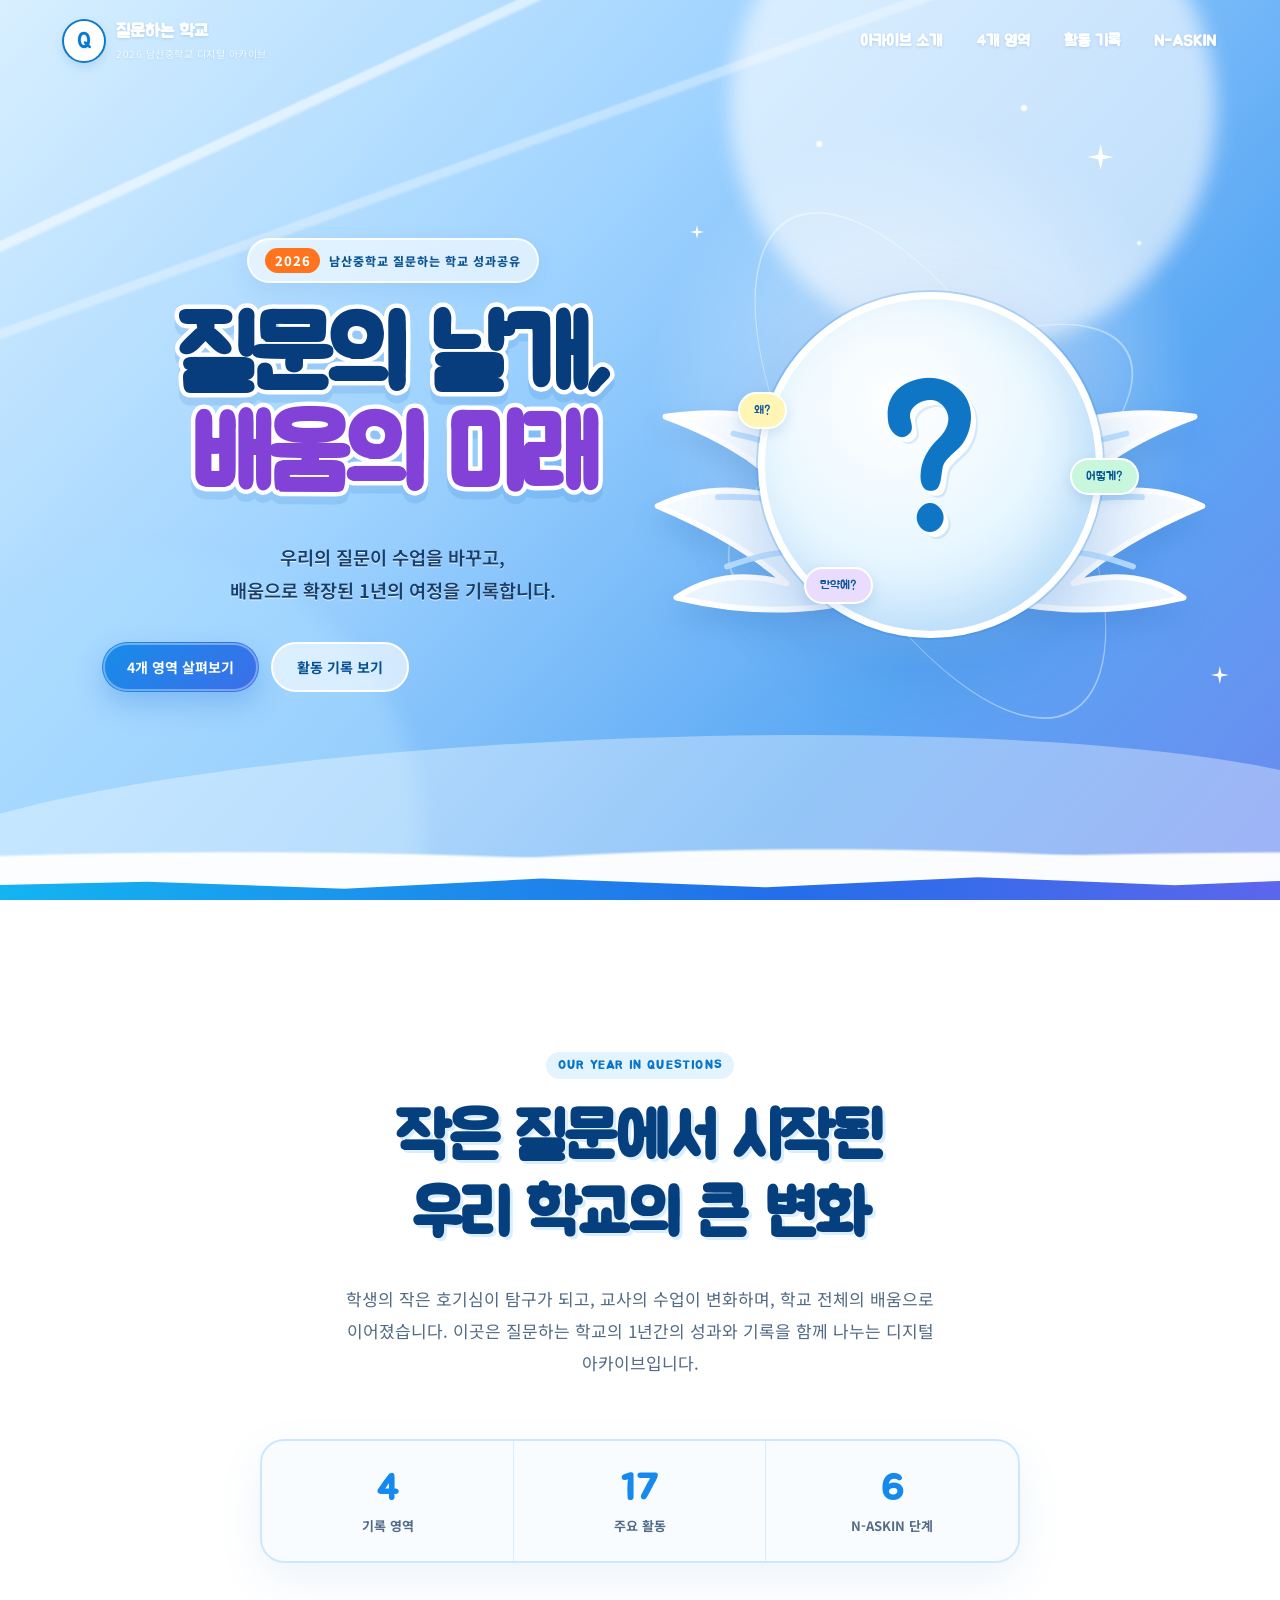
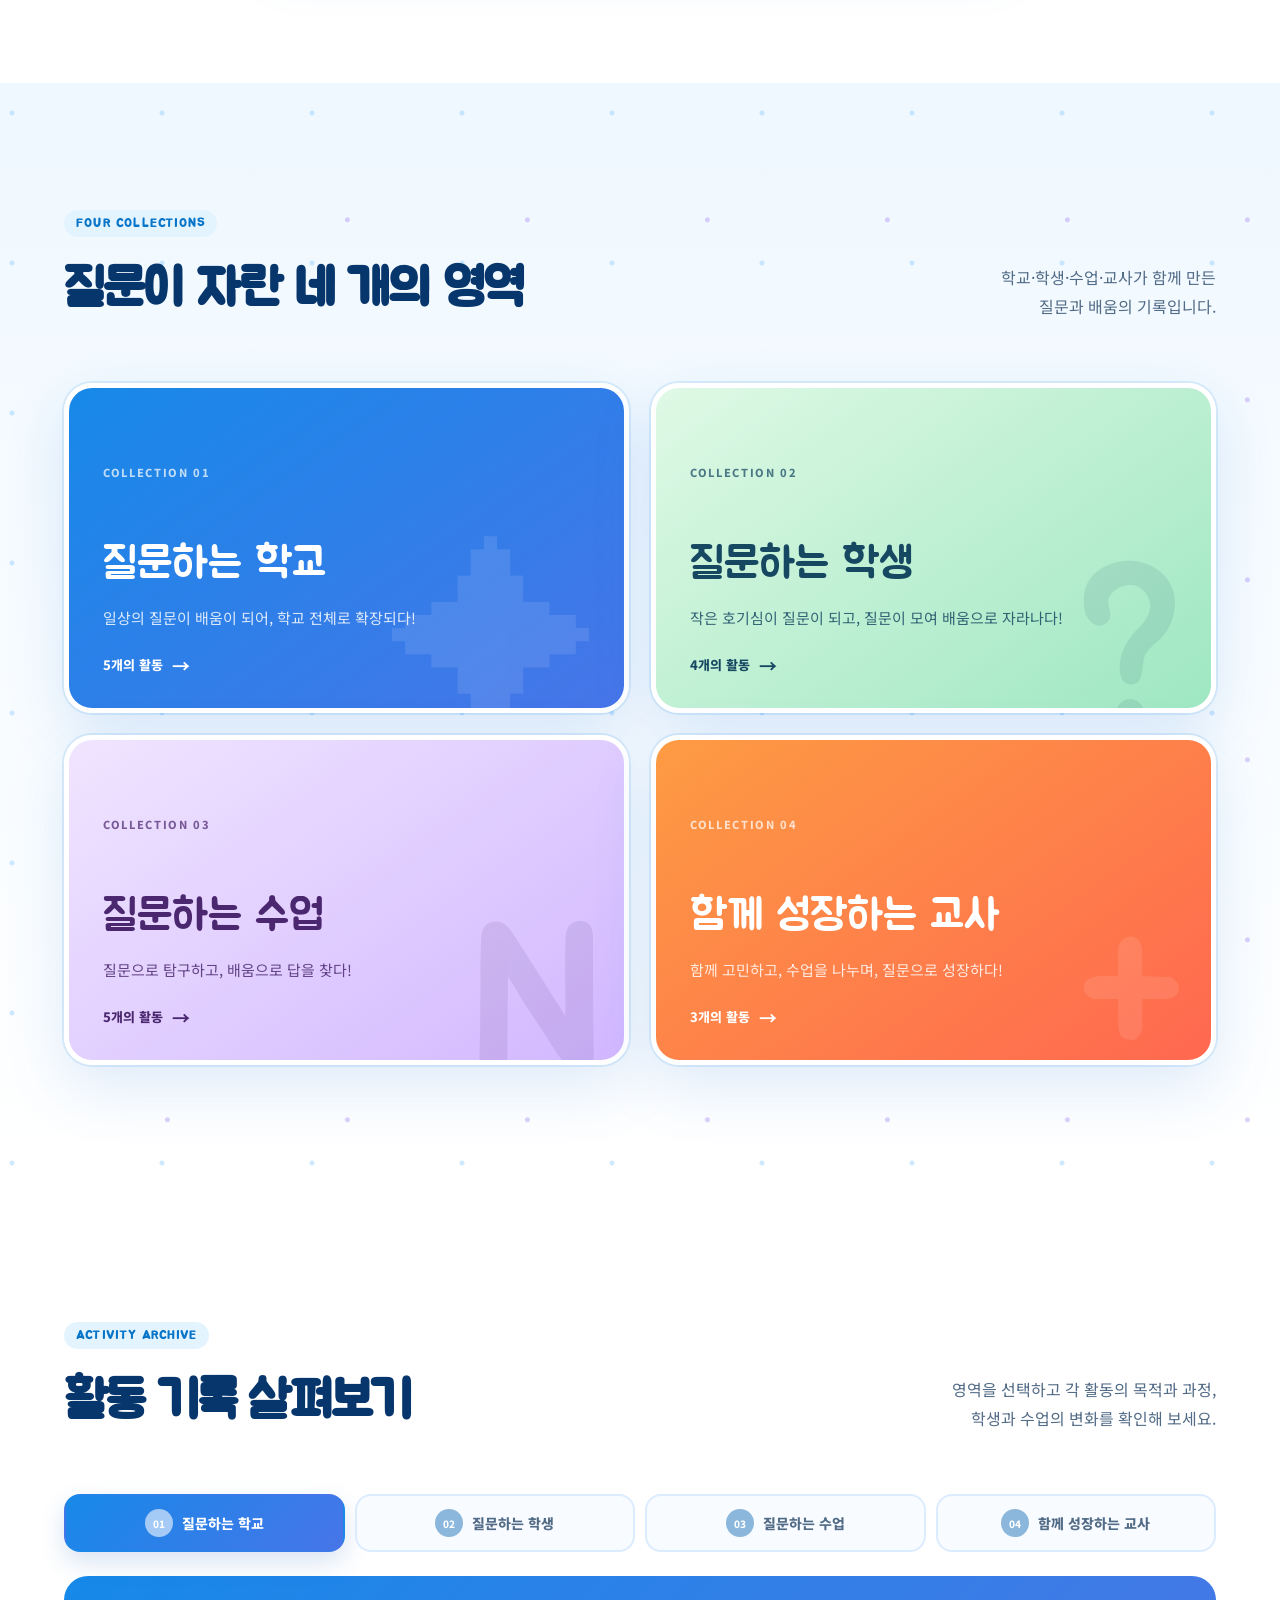
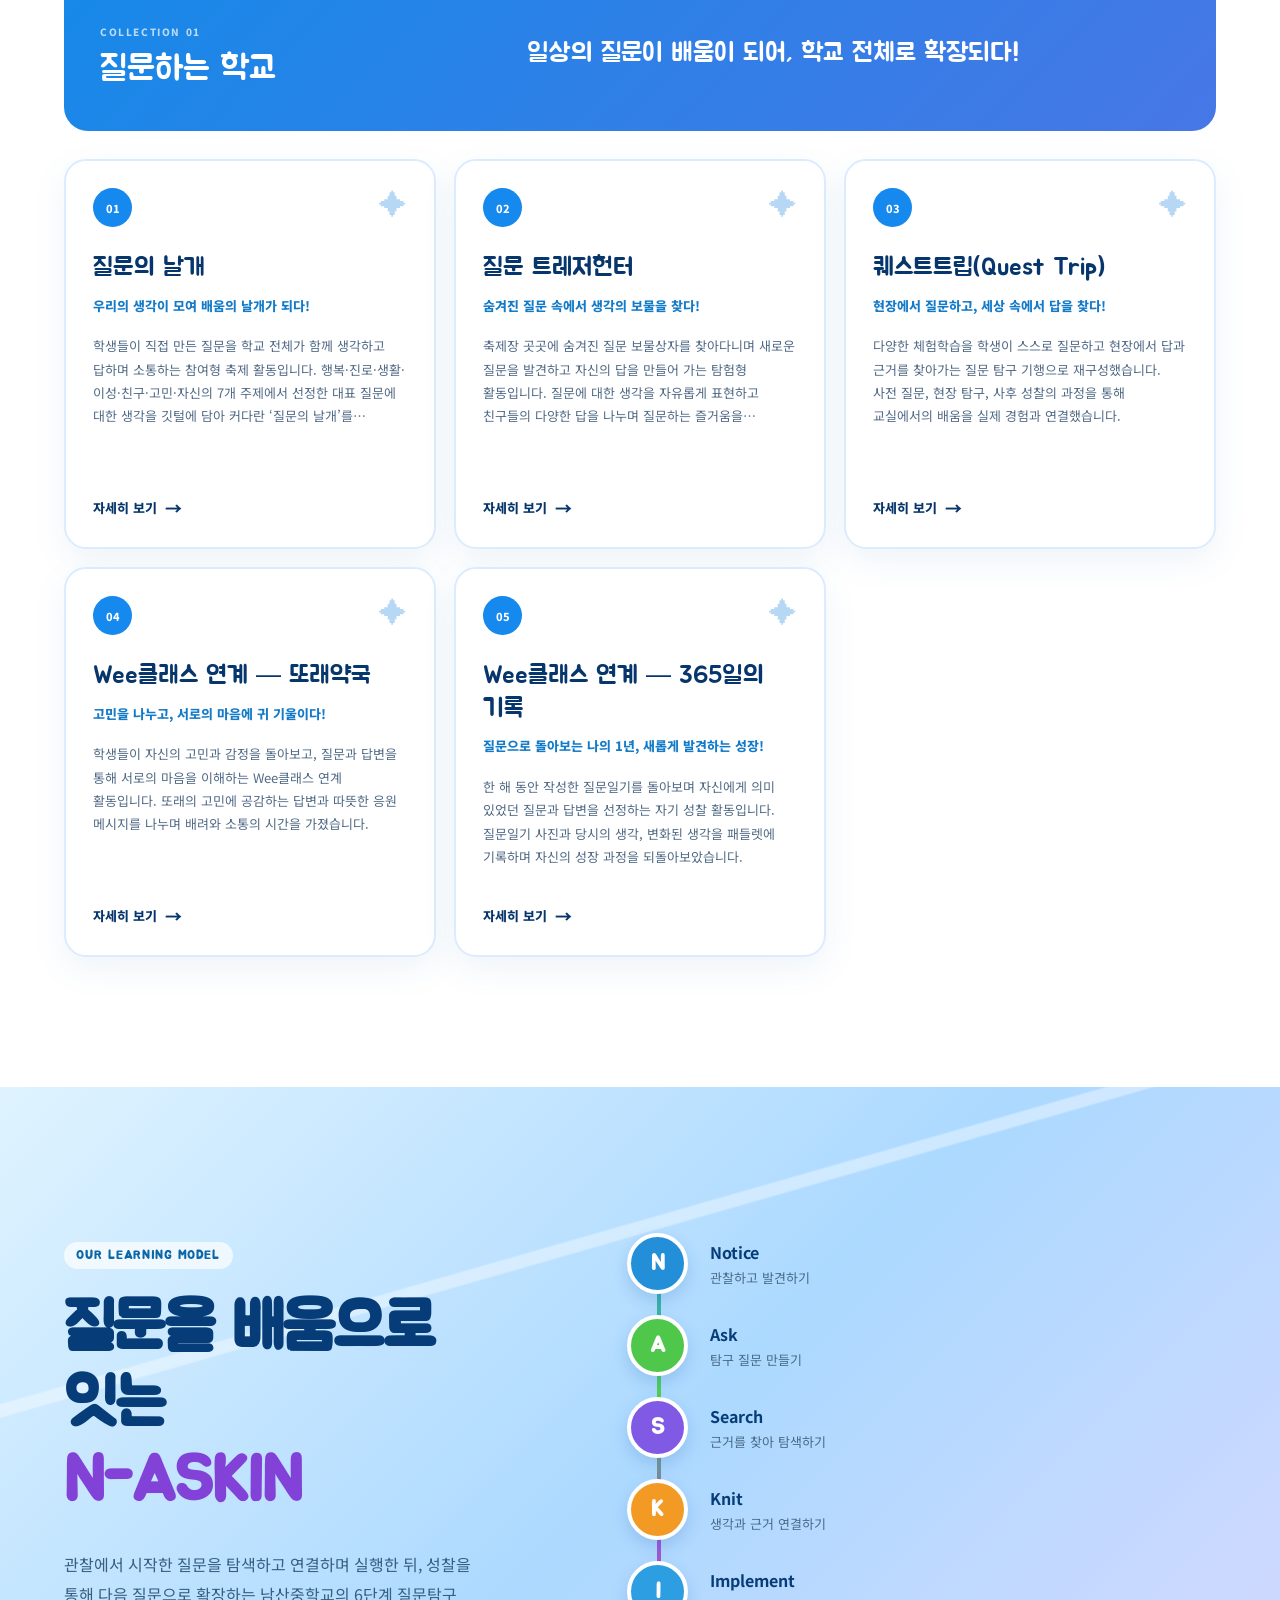
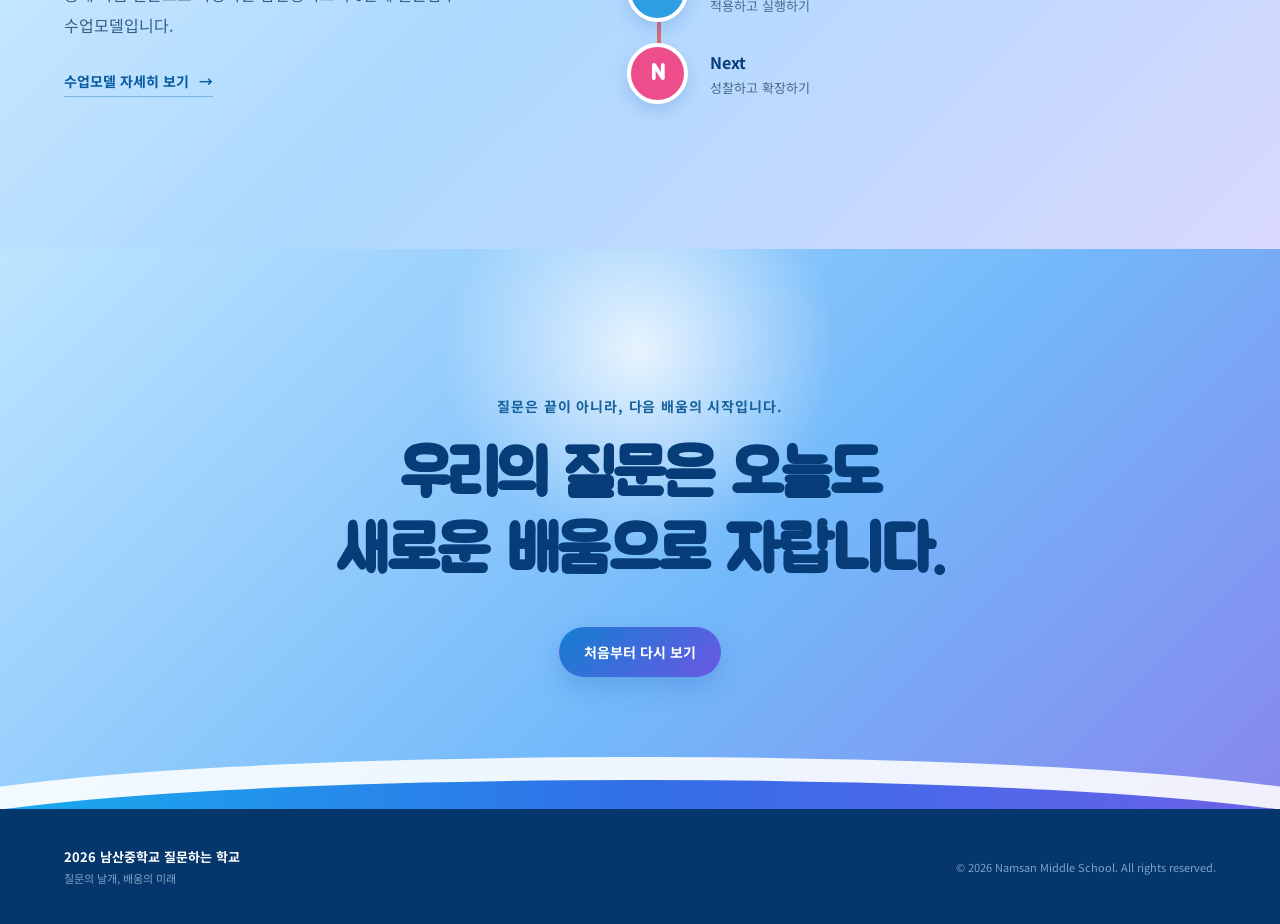
==== commit c7ef400d: "Add files via upload" ====
--- a/index.html
+++ b/index.html
@@ -3,12 +3,12 @@
 <head>
   <meta charset="UTF-8" />
   <meta name="viewport" content="width=device-width, initial-scale=1.0" />
-  <meta name="description" content="2026 남산중학교 질문하는 학교 1년의 기록" />
-  <meta name="theme-color" content="#173e65" />
+  <meta name="description" content="2026 남산중학교 질문하는 학교 1년의 성과를 기록한 디지털 아카이브" />
+  <meta name="theme-color" content="#5bb8ff" />
   <title>질문의 날개, 배움의 미래 | 2026 남산중학교</title>
   <link rel="preconnect" href="https://fonts.googleapis.com" />
   <link rel="preconnect" href="https://fonts.gstatic.com" crossorigin />
-  <link href="https://fonts.googleapis.com/css2?family=Gowun+Batang:wght@700&family=Jua&family=Noto+Sans+KR:wght@400;500;600;700;800&display=swap" rel="stylesheet" />
+  <link href="https://fonts.googleapis.com/css2?family=Jua&family=Noto+Sans+KR:wght@400;500;600;700;800&display=swap" rel="stylesheet" />
   <link rel="stylesheet" href="styles.css" />
 </head>
 <body>
@@ -23,10 +23,10 @@
       <span></span><span></span><span></span><span class="sr-only">메뉴 열기</span>
     </button>
     <nav id="main-nav" class="main-nav" aria-label="주요 메뉴">
-      <a href="#story">1년의 기록</a>
-      <a href="#archive">성과 아카이브</a>
+      <a href="#about">아카이브 소개</a>
+      <a href="#collections">4개 영역</a>
+      <a href="#archive">활동 기록</a>
       <a href="#naskin">N-ASKIN</a>
-      <a href="#resources">자료실</a>
     </nav>
   </header>
 
@@ -37,78 +37,62 @@
       <i class="sparkle sparkle-one" aria-hidden="true"></i>
       <i class="sparkle sparkle-two" aria-hidden="true"></i>
       <i class="sparkle sparkle-three" aria-hidden="true"></i>
-      <div class="feather feather-one" aria-hidden="true"></div>
-      <div class="feather feather-two" aria-hidden="true"></div>
       <div class="hero-content reveal">
         <p class="eyebrow"><span>2026</span> 남산중학교 질문하는 학교 성과공유</p>
         <h1 id="hero-title">질문의 날개,<br /><em>배움의 미래</em></h1>
-        <p class="hero-copy">우리의 질문이 수업을 바꾸고, 배움으로 확장한<br class="desktop-break" /> 1년의 여정을 기록합니다.</p>
+        <p class="hero-copy">우리의 질문이 수업을 바꾸고,<br />배움으로 확장된 1년의 여정을 기록합니다.</p>
         <div class="hero-actions">
-          <a class="button button-primary" href="#story">1년의 여정 보기</a>
-          <a class="button button-ghost" href="#archive">성과 둘러보기</a>
+          <a class="button button-primary" href="#collections">4개 영역 살펴보기</a>
+          <a class="button button-ghost" href="#archive">활동 기록 보기</a>
         </div>
       </div>
       <div class="hero-visual" aria-hidden="true">
         <div class="orbit orbit-one"></div>
         <div class="orbit orbit-two"></div>
         <svg class="hero-wings" viewBox="0 0 900 420" role="presentation" focusable="false">
-          <defs>
-            <linearGradient id="wingFill" x1="0" y1="0" x2="1" y2="1">
-              <stop offset="0" stop-color="#ffffff" />
-              <stop offset="1" stop-color="#d8edff" />
-            </linearGradient>
-          </defs>
+          <defs><linearGradient id="wingFill" x1="0" y1="0" x2="1" y2="1"><stop offset="0" stop-color="#ffffff" /><stop offset="1" stop-color="#d8edff" /></linearGradient></defs>
           <g class="wing-shape">
             <path d="M438 245C356 130 210 67 42 92c104 38 164 84 208 137-82-32-156-30-220 1 84 35 148 73 199 119-65-18-121-11-170 22 123 29 247 27 379-27Z" />
-            <path class="wing-line" d="M421 253C330 184 248 139 147 118" />
-            <path class="wing-line" d="M417 282C302 230 218 213 123 216" />
-            <path class="wing-line" d="M417 314C312 288 225 291 137 323" />
+            <path class="wing-line" d="M421 253C330 184 248 139 147 118" /><path class="wing-line" d="M417 282C302 230 218 213 123 216" /><path class="wing-line" d="M417 314C312 288 225 291 137 323" />
           </g>
           <g class="wing-shape" transform="translate(900 0) scale(-1 1)">
             <path d="M438 245C356 130 210 67 42 92c104 38 164 84 208 137-82-32-156-30-220 1 84 35 148 73 199 119-65-18-121-11-170 22 123 29 247 27 379-27Z" />
-            <path class="wing-line" d="M421 253C330 184 248 139 147 118" />
-            <path class="wing-line" d="M417 282C302 230 218 213 123 216" />
-            <path class="wing-line" d="M417 314C312 288 225 291 137 323" />
+            <path class="wing-line" d="M421 253C330 184 248 139 147 118" /><path class="wing-line" d="M417 282C302 230 218 213 123 216" /><path class="wing-line" d="M417 314C312 288 225 291 137 323" />
           </g>
         </svg>
-        <div class="question-sphere">
-          <span>왜?</span><span>어떻게?</span><span>만약에?</span>
-          <b>?</b>
-        </div>
+        <div class="question-sphere"><span>왜?</span><span>어떻게?</span><span>만약에?</span><b>?</b></div>
       </div>
-      <div class="scroll-cue" aria-hidden="true"><span></span>SCROLL</div>
       <div class="hero-clouds" aria-hidden="true"></div>
       <div class="hero-wave" aria-hidden="true"></div>
     </section>
 
-    <section class="intro section-shell reveal">
+    <section id="about" class="intro section-shell reveal">
       <p class="section-kicker">OUR YEAR IN QUESTIONS</p>
-      <h2>질문에서 시작해<br />배움으로 이어진 한 해</h2>
-      <p>학생의 작은 궁금증이 탐구가 되고, 교사의 수업이 변화하며, 학교 전체의 배움으로 연결되었습니다. 이곳은 그 과정과 결과를 함께 나누는 디지털 기록관입니다.</p>
-      <div class="intro-metrics" aria-label="주요 성과 지표 예시">
-        <div><strong>01</strong><span>학생의 질문</span></div>
-        <div><strong>02</strong><span>질문 중심 수업</span></div>
-        <div><strong>03</strong><span>함께 성장한 교사</span></div>
-        <div><strong>04</strong><span>디지털 프로젝트</span></div>
+      <h2>작은 질문에서 시작된<br />우리 학교의 큰 변화</h2>
+      <p>학생의 작은 호기심이 탐구가 되고, 교사의 수업이 변화하며, 학교 전체의 배움으로 이어졌습니다. 이곳은 질문하는 학교의 1년간의 성과와 기록을 함께 나누는 디지털 아카이브입니다.</p>
+      <div class="summary-strip" aria-label="아카이브 구성">
+        <div><strong>4</strong><span>기록 영역</span></div><div><strong>17</strong><span>주요 활동</span></div><div><strong>6</strong><span>N-ASKIN 단계</span></div>
       </div>
     </section>
 
-    <section id="story" class="story-section">
+    <section id="collections" class="collections-section">
       <div class="section-shell">
         <div class="section-heading reveal">
-          <div><p class="section-kicker">2026 JOURNEY</p><h2>한눈에 보는 1년</h2></div>
-          <p>발견하고, 질문하고, 탐구하며<br />우리만의 수업 모델을 만들어 온 과정입니다.</p>
+          <div><p class="section-kicker">FOUR COLLECTIONS</p><h2>질문이 자란 네 개의 영역</h2></div>
+          <p>학교·학생·수업·교사가 함께 만든<br />질문과 배움의 기록입니다.</p>
         </div>
-        <div class="timeline" id="timeline" aria-label="연간 활동 타임라인"></div>
+        <div id="collection-overview" class="collection-overview" aria-label="4개 아카이브 영역"></div>
       </div>
     </section>
 
     <section id="archive" class="archive-section section-shell">
       <div class="section-heading reveal">
-        <div><p class="section-kicker">ARCHIVE COLLECTION</p><h2>성과 아카이브</h2></div>
-        <p>질문이 남긴 변화와 성장의 순간을<br />주제별로 살펴보세요.</p>
+        <div><p class="section-kicker">ACTIVITY ARCHIVE</p><h2>활동 기록 살펴보기</h2></div>
+        <p>영역을 선택하고 각 활동의 목적과 과정,<br />학생과 수업의 변화를 확인해 보세요.</p>
       </div>
-      <div class="archive-grid" id="archive-grid"></div>
+      <div id="category-tabs" class="category-tabs" role="tablist" aria-label="아카이브 영역 선택"></div>
+      <div class="category-intro" id="category-intro" aria-live="polite"></div>
+      <div class="activity-grid" id="activity-grid"></div>
     </section>
 
     <section id="naskin" class="naskin-section">
@@ -116,46 +100,28 @@
         <div class="naskin-copy reveal">
           <p class="section-kicker light">OUR LEARNING MODEL</p>
           <h2>질문을 배움으로 잇는<br /><em>N-ASKIN</em></h2>
-          <p>관찰에서 시작한 질문을 탐색·연결·실행하고, 다시 다음 질문으로 확장하는 남산중학교의 질문 탐구 흐름입니다.</p>
-          <a class="text-link" href="#resources">수업 모델 자료 보기 <span>→</span></a>
+          <p>관찰에서 시작한 질문을 탐색하고 연결하며 실행한 뒤, 성찰을 통해 다음 질문으로 확장하는 남산중학교의 6단계 질문탐구 수업모델입니다.</p>
+          <button class="text-link" type="button" data-open-activity="naskin-model">수업모델 자세히 보기 <span>→</span></button>
         </div>
         <ol class="naskin-steps reveal" aria-label="N-ASKIN 6단계">
-          <li><b>N</b><div><strong>Notice</strong><span>관찰하고 발견하기</span></div></li>
-          <li><b>A</b><div><strong>Ask</strong><span>탐구 질문 만들기</span></div></li>
-          <li><b>S</b><div><strong>Search</strong><span>근거를 찾아 탐색하기</span></div></li>
-          <li><b>K</b><div><strong>Knit</strong><span>생각과 근거 연결하기</span></div></li>
-          <li><b>I</b><div><strong>Implement</strong><span>적용하고 실행하기</span></div></li>
-          <li><b>N</b><div><strong>Next</strong><span>성찰하고 확장하기</span></div></li>
+          <li><b>N</b><div><strong>Notice</strong><span>관찰하고 발견하기</span></div></li><li><b>A</b><div><strong>Ask</strong><span>탐구 질문 만들기</span></div></li><li><b>S</b><div><strong>Search</strong><span>근거를 찾아 탐색하기</span></div></li><li><b>K</b><div><strong>Knit</strong><span>생각과 근거 연결하기</span></div></li><li><b>I</b><div><strong>Implement</strong><span>적용하고 실행하기</span></div></li><li><b>N</b><div><strong>Next</strong><span>성찰하고 확장하기</span></div></li>
         </ol>
       </div>
     </section>
 
-    <section id="resources" class="resources-section section-shell">
-      <div class="section-heading reveal">
-        <div><p class="section-kicker">OPEN RESOURCES</p><h2>성과 자료실</h2></div>
-        <p>수업 사례와 운영 자료는<br />순차적으로 채워집니다.</p>
-      </div>
-      <div class="resource-list">
-        <article class="resource-card reveal"><span>01</span><div><p>수업 자료</p><h3>질문 중심 교수·학습지도안</h3></div><button type="button" disabled>준비 중</button></article>
-        <article class="resource-card reveal"><span>02</span><div><p>운영 자료</p><h3>질문하는 학교 1년의 기록</h3></div><button type="button" disabled>준비 중</button></article>
-        <article class="resource-card reveal"><span>03</span><div><p>공유 자료</p><h3>학생·교사 활동 결과물</h3></div><button type="button" disabled>준비 중</button></article>
-      </div>
-    </section>
-
     <section class="closing-section">
-      <div class="closing-inner reveal">
-        <p>질문은 끝이 아니라, 다음 배움의 시작입니다.</p>
-        <h2>우리의 다음 질문은<br />어디로 향할까요?</h2>
-        <a class="button button-light" href="#top">처음부터 다시 보기</a>
-      </div>
+      <div class="closing-inner reveal"><p>질문은 끝이 아니라, 다음 배움의 시작입니다.</p><h2>우리의 질문은 오늘도<br />새로운 배움으로 자랍니다.</h2><a class="button button-light" href="#top">처음부터 다시 보기</a></div>
     </section>
   </main>
 
-  <footer>
-    <div><b>2026 남산중학교 질문하는 학교</b><span>질문의 날개, 배움의 미래</span></div>
-    <p>© 2026 Namsan Middle School. All rights reserved.</p>
-  </footer>
+  <footer><div><b>2026 남산중학교 질문하는 학교</b><span>질문의 날개, 배움의 미래</span></div><p>© 2026 Namsan Middle School. All rights reserved.</p></footer>
 
+  <dialog class="activity-dialog" id="activity-dialog" aria-labelledby="dialog-title">
+    <button class="dialog-close" type="button" aria-label="상세 내용 닫기">×</button>
+    <div id="dialog-content"></div>
+  </dialog>
+
+  <script src="archive-data.js"></script>
   <script src="script.js"></script>
 </body>
 </html>
--- a/styles.css
+++ b/styles.css
@@ -392,3 +392,214 @@
   .archive-card { border-width: 4px; }
   .resource-card { padding-inline: 16px; }
 }
+
+/* 디지털 아카이브 4개 영역 */
+.summary-strip {
+  display: grid;
+  grid-template-columns: repeat(3, 1fr);
+  max-width: 760px;
+  margin: 0 auto;
+  overflow: hidden;
+  border: 2px solid #cce8ff;
+  border-radius: 24px;
+  background: #f8fcff;
+  box-shadow: 0 16px 45px rgba(54,131,202,.09);
+}
+.summary-strip div { padding: 26px 14px; border-right: 1px solid #d8edff; }
+.summary-strip div:last-child { border: 0; }
+.summary-strip strong, .summary-strip span { display: block; }
+.summary-strip strong { color: var(--blue); font-family: "Jua", sans-serif; font-size: 36px; }
+.summary-strip span { margin-top: 4px; color: var(--muted); font-size: 13px; font-weight: 700; }
+
+.collections-section {
+  position: relative;
+  padding: 125px 0;
+  overflow: hidden;
+  background: linear-gradient(180deg, #eff8ff 0%, #fff 100%);
+}
+.collections-section::before {
+  content: "";
+  position: absolute;
+  inset: 0;
+  pointer-events: none;
+  opacity: .42;
+  background: radial-gradient(circle at 8% 20%, #8ecbff 0 2px, transparent 3px), radial-gradient(circle at 93% 76%, #b092f2 0 2px, transparent 3px);
+  background-size: 150px 150px, 180px 180px;
+}
+.collections-section .section-shell { position: relative; }
+.collection-overview { display: grid; grid-template-columns: repeat(2, 1fr); gap: 22px; }
+.collection-card {
+  position: relative;
+  min-height: 330px;
+  padding: 34px;
+  overflow: hidden;
+  text-align: left;
+  color: white;
+  border: 5px solid white;
+  border-radius: 28px;
+  box-shadow: 0 0 0 2px rgba(22,129,216,.12), var(--shadow);
+  font: inherit;
+  cursor: pointer;
+  transition: transform .3s ease, box-shadow .3s ease;
+}
+.collection-card:hover, .collection-card:focus-visible { transform: translateY(-7px); box-shadow: 0 24px 55px rgba(34,101,178,.22); }
+.collection-card.blue { background: linear-gradient(145deg, #1789e8, #4775e8); }
+.collection-card.green { color: #174862; background: linear-gradient(145deg, #dff9e5, #9ee7c2); }
+.collection-card.purple { color: #4a276f; background: linear-gradient(145deg, #f0e5ff, #d2b7ff); }
+.collection-card.orange { background: linear-gradient(145deg, #fd9b43, #ff6850); }
+.collection-number { display: block; font-size: 11px; font-weight: 800; letter-spacing: .15em; opacity: .72; }
+.collection-symbol { position: absolute; right: 22px; bottom: -54px; font-family: "Jua", sans-serif; font-size: 210px; line-height: 1; opacity: .1; }
+.collection-card > strong { position: relative; display: block; max-width: 410px; margin: 58px 0 13px; font-family: "Jua", sans-serif; font-size: clamp(31px, 3.5vw, 43px); font-weight: 400; }
+.collection-tagline { position: relative; display: block; max-width: 430px; font-size: 15px; line-height: 1.75; opacity: .83; }
+.collection-meta { position: absolute; z-index: 2; left: 34px; bottom: 30px; display: flex; align-items: center; gap: 9px; font-size: 13px; font-weight: 800; }
+.collection-meta b { font-size: 18px; transition: transform .2s; }
+.collection-card:hover .collection-meta b { transform: translateX(5px); }
+
+.archive-section { padding: 130px 0; background: #fff; }
+.category-tabs { display: grid; grid-template-columns: repeat(4, 1fr); gap: 10px; margin-bottom: 24px; }
+.category-tab {
+  display: flex;
+  align-items: center;
+  justify-content: center;
+  gap: 9px;
+  min-height: 58px;
+  padding: 10px 15px;
+  color: #526b86;
+  border: 2px solid #dcecff;
+  border-radius: 16px;
+  background: #f8fbff;
+  font-family: "Noto Sans KR", sans-serif;
+  font-size: 14px;
+  font-weight: 800;
+  cursor: pointer;
+  transition: .22s ease;
+}
+.category-tab span { display: grid; place-items: center; width: 28px; height: 28px; border-radius: 50%; color: white; background: #8bb7dc; font-size: 10px; }
+.category-tab:hover { transform: translateY(-2px); }
+.category-tab[aria-selected="true"] { color: white; border-color: transparent; box-shadow: 0 10px 25px rgba(50,112,189,.19); }
+.category-tab.blue[aria-selected="true"] { background: linear-gradient(135deg, #1789e8, #4775e8); }
+.category-tab.green[aria-selected="true"] { color: #124e3d; background: linear-gradient(135deg, #bcefcf, #76d9ab); }
+.category-tab.purple[aria-selected="true"] { color: #4b2773; background: linear-gradient(135deg, #ebddff, #c8a7ff); }
+.category-tab.orange[aria-selected="true"] { background: linear-gradient(135deg, #ff9e42, #ff6950); }
+.category-tab[aria-selected="true"] span { color: inherit; background: rgba(255,255,255,.58); }
+
+.category-intro {
+  display: grid;
+  grid-template-columns: .75fr 1.25fr;
+  align-items: center;
+  gap: 35px;
+  min-height: 155px;
+  margin-bottom: 28px;
+  padding: 30px 36px;
+  border-radius: 24px;
+}
+.category-intro.blue { color: white; background: linear-gradient(135deg, #1689e8, #4777e6); }
+.category-intro.green { color: #174e40; background: linear-gradient(135deg, #d8f7e3, #9ce5c0); }
+.category-intro.purple { color: #4b2771; background: linear-gradient(135deg, #f0e6ff, #d5bdff); }
+.category-intro.orange { color: white; background: linear-gradient(135deg, #ff9d43, #ff6c50); }
+.category-intro span { font-size: 10px; font-weight: 800; letter-spacing: .16em; opacity: .7; }
+.category-intro h3 { margin: 7px 0 0; font-family: "Jua", sans-serif; font-size: 34px; font-weight: 400; }
+.category-intro p { margin: 0; font-family: "Jua", sans-serif; font-size: clamp(20px, 2vw, 28px); line-height: 1.45; }
+
+.activity-grid { display: grid; grid-template-columns: repeat(3, 1fr); gap: 18px; }
+.activity-card {
+  display: flex;
+  flex-direction: column;
+  min-height: 390px;
+  padding: 27px;
+  border: 2px solid #dcecff;
+  border-radius: 22px;
+  background: white;
+  box-shadow: 0 12px 35px rgba(42,112,184,.08);
+  transition: transform .26s ease, box-shadow .26s ease;
+}
+.activity-card:hover { transform: translateY(-5px); box-shadow: 0 18px 42px rgba(42,112,184,.15); }
+.activity-card-top { display: flex; align-items: center; justify-content: space-between; }
+.activity-card-top span { display: grid; place-items: center; width: 39px; height: 39px; color: white; border-radius: 50%; background: var(--blue); font-size: 11px; font-weight: 800; }
+.green .activity-card-top span { background: #39b982; }
+.purple .activity-card-top span { background: #8a58dc; }
+.orange .activity-card-top span { background: #ff7b30; }
+.activity-card-top i { color: #b7d8f4; font-family: "Jua", sans-serif; font-size: 28px; font-style: normal; }
+.activity-card h3 { margin: 25px 0 10px; color: var(--ink); font-family: "Jua", sans-serif; font-size: 25px; font-weight: 400; line-height: 1.3; }
+.activity-subtitle { margin: 0; color: #147bc9; font-size: 13px; font-weight: 800; line-height: 1.65; }
+.green .activity-subtitle { color: #21825f; }
+.purple .activity-subtitle { color: #7440bd; }
+.orange .activity-subtitle { color: #d85f20; }
+.activity-preview { display: -webkit-box; margin: 18px 0 24px; overflow: hidden; color: var(--muted); font-size: 13px; line-height: 1.8; -webkit-line-clamp: 4; -webkit-box-orient: vertical; }
+.activity-card button { display: flex; align-items: center; gap: 8px; margin-top: auto; padding: 0; color: var(--ink); border: 0; background: none; font-family: inherit; font-size: 13px; font-weight: 800; cursor: pointer; }
+.activity-card button span { font-size: 17px; transition: transform .2s; }
+.activity-card button:hover span { transform: translateX(5px); }
+
+.text-link { padding: 0 0 5px; color: #075ba0; border: 0; border-bottom: 1px solid rgba(10,101,170,.35); background: none; font-family: inherit; cursor: pointer; }
+
+.activity-dialog {
+  width: min(880px, calc(100% - 32px));
+  max-height: min(88vh, 920px);
+  padding: 0;
+  overflow-x: hidden;
+  color: var(--ink);
+  border: 0;
+  border-radius: 28px;
+  background: white;
+  box-shadow: 0 28px 100px rgba(5,45,92,.3);
+}
+.activity-dialog::backdrop { background: rgba(5,42,81,.6); backdrop-filter: blur(7px); }
+.dialog-close { position: sticky; z-index: 5; top: 16px; float: right; display: grid; place-items: center; width: 42px; height: 42px; margin: 16px 16px -58px 0; color: #23669d; border: 2px solid rgba(32,111,174,.13); border-radius: 50%; background: rgba(255,255,255,.92); box-shadow: 0 7px 18px rgba(30,82,133,.12); font-size: 28px; line-height: 1; cursor: pointer; }
+.dialog-header { padding: 55px 60px 44px; color: white; background: linear-gradient(135deg, #1689e8, #4777e6); }
+.activity-dialog.green .dialog-header { color: #154e3e; background: linear-gradient(135deg, #d8f7e3, #92e0b9); }
+.activity-dialog.purple .dialog-header { color: #4b2771; background: linear-gradient(135deg, #f0e6ff, #d0b3ff); }
+.activity-dialog.orange .dialog-header { background: linear-gradient(135deg, #ff9d43, #ff6c50); }
+.dialog-category { display: inline-block; padding: 6px 11px; border-radius: 999px; background: rgba(255,255,255,.55); font-size: 11px; font-weight: 800; }
+.dialog-header h2 { margin: 22px 0 10px; font-family: "Jua", sans-serif; font-size: clamp(32px, 5vw, 50px); font-weight: 400; line-height: 1.18; }
+.dialog-header p { margin: 0; font-size: 16px; font-weight: 700; line-height: 1.65; opacity: .86; }
+.dialog-section { padding: 38px 60px 0; }
+.dialog-section h3, .outcome-box > span { margin: 0 0 15px; color: #167bc8; font-size: 12px; font-weight: 800; letter-spacing: .08em; }
+.dialog-introduction { margin: 0; color: #4d647b; font-size: 15px; line-height: 1.95; }
+.process-list { display: grid; gap: 11px; margin: 0; padding: 0; list-style: none; }
+.process-list li { display: grid; grid-template-columns: 44px 1fr; align-items: center; gap: 14px; min-height: 68px; padding: 12px 18px; border: 1px solid #dbeaff; border-radius: 16px; background: #f7fbff; }
+.process-list b { display: grid; place-items: center; width: 36px; height: 36px; color: white; border-radius: 50%; background: var(--blue); font-size: 10px; }
+.green .process-list b { background: #39b982; }
+.purple .process-list b { background: #8a58dc; }
+.orange .process-list b { background: #ff7b30; }
+.process-list span { color: #344f69; font-size: 14px; line-height: 1.7; }
+.outcome-box { margin: 38px 60px 55px; padding: 27px 30px; border-radius: 20px; background: linear-gradient(135deg, #e9f6ff, #edf1ff); }
+.green .outcome-box { background: linear-gradient(135deg, #e8f9ef, #f4fcf7); }
+.purple .outcome-box { background: linear-gradient(135deg, #f3eaff, #faf7ff); }
+.orange .outcome-box { background: linear-gradient(135deg, #fff0e6, #fff8f3); }
+.outcome-box > span { display: block; }
+.outcome-box p { margin: 0; color: #284c70; font-size: 15px; font-weight: 700; line-height: 1.85; }
+.dialog-gallery { display: grid; grid-template-columns: repeat(2, 1fr); gap: 12px; }
+.dialog-gallery img { width: 100%; border-radius: 14px; }
+.dialog-resources { display: grid; gap: 8px; padding-bottom: 55px; }
+.dialog-resources a { display: flex; justify-content: space-between; padding: 16px 18px; border: 1px solid #dbeaff; border-radius: 13px; background: #f8fbff; font-weight: 700; }
+
+@media (max-width: 980px) {
+  .activity-grid { grid-template-columns: repeat(2, 1fr); }
+  .category-tabs { grid-template-columns: repeat(2, 1fr); }
+}
+
+@media (max-width: 720px) {
+  .collection-overview { grid-template-columns: 1fr; }
+  .collection-card { min-height: 300px; }
+  .category-intro { grid-template-columns: 1fr; gap: 12px; }
+  .activity-grid { grid-template-columns: 1fr; }
+  .activity-card { min-height: 350px; }
+  .dialog-header { padding: 55px 25px 34px; }
+  .dialog-section { padding: 30px 25px 0; }
+  .outcome-box { margin: 30px 25px 40px; padding: 23px; }
+}
+
+@media (max-width: 520px) {
+  .summary-strip { grid-template-columns: 1fr; }
+  .summary-strip div { padding: 18px; border-right: 0; border-bottom: 1px solid #d8edff; }
+  .category-tabs { gap: 7px; }
+  .category-tab { min-height: 54px; padding: 8px; font-size: 12px; }
+  .category-tab span { display: none; }
+  .category-intro { padding: 25px; }
+  .category-intro h3 { font-size: 29px; }
+  .collection-card { min-height: 285px; padding: 27px; }
+  .collection-card > strong { margin-top: 45px; }
+  .collection-meta { left: 27px; }
+  .activity-dialog { width: calc(100% - 18px); border-radius: 22px; }
+  .process-list li { grid-template-columns: 38px 1fr; padding-inline: 13px; }
+}
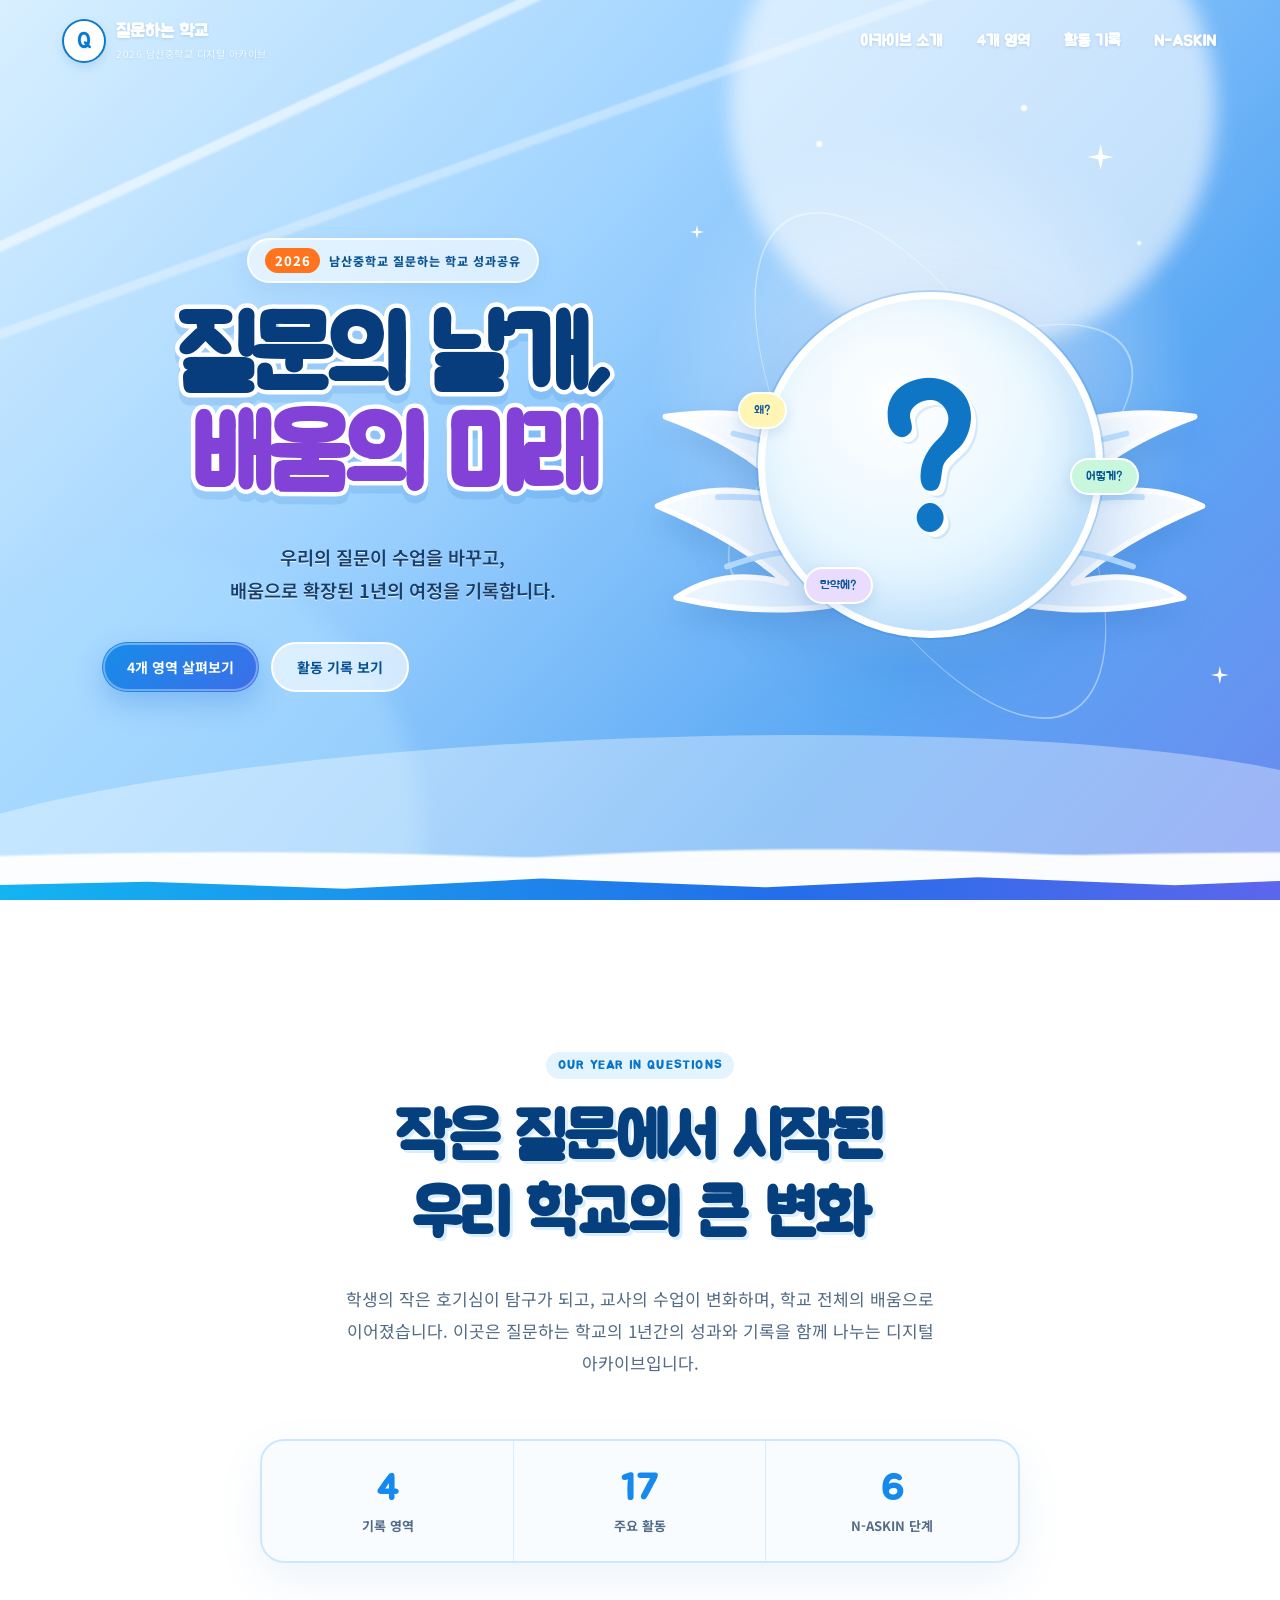
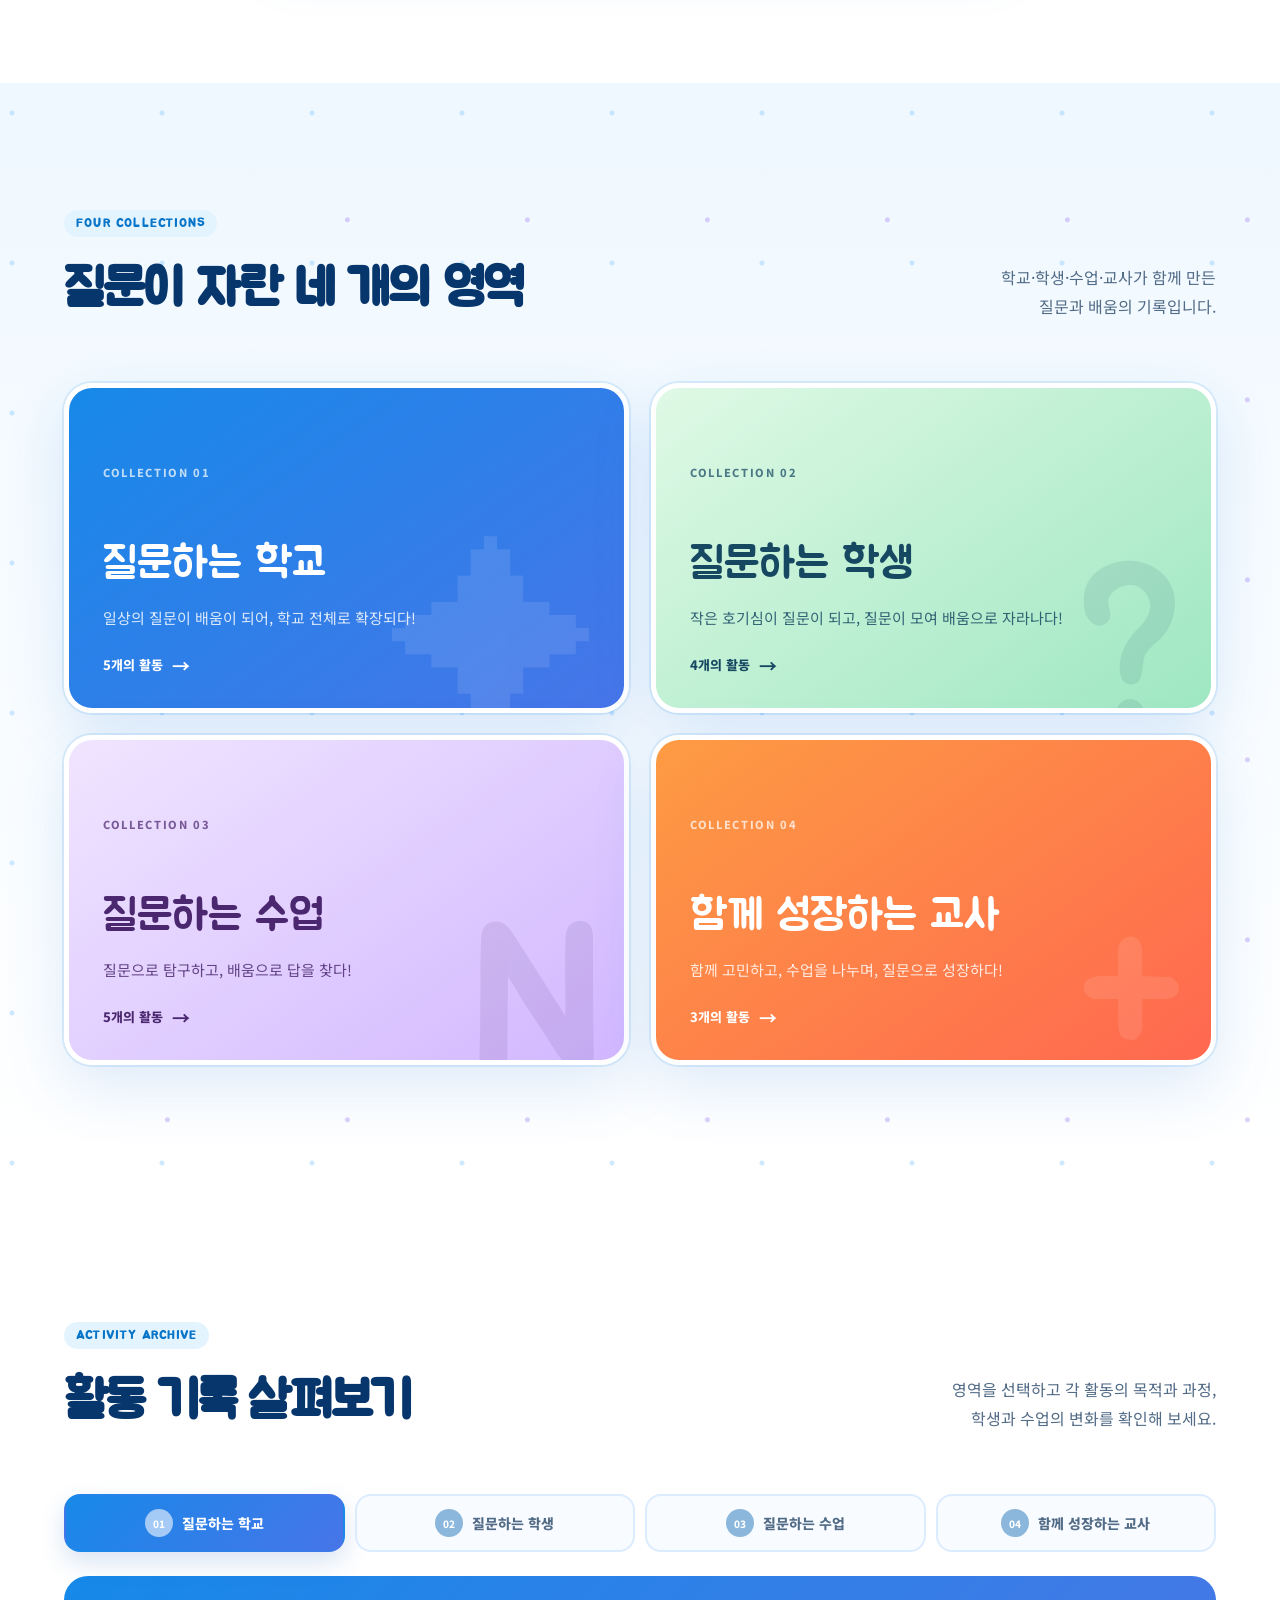
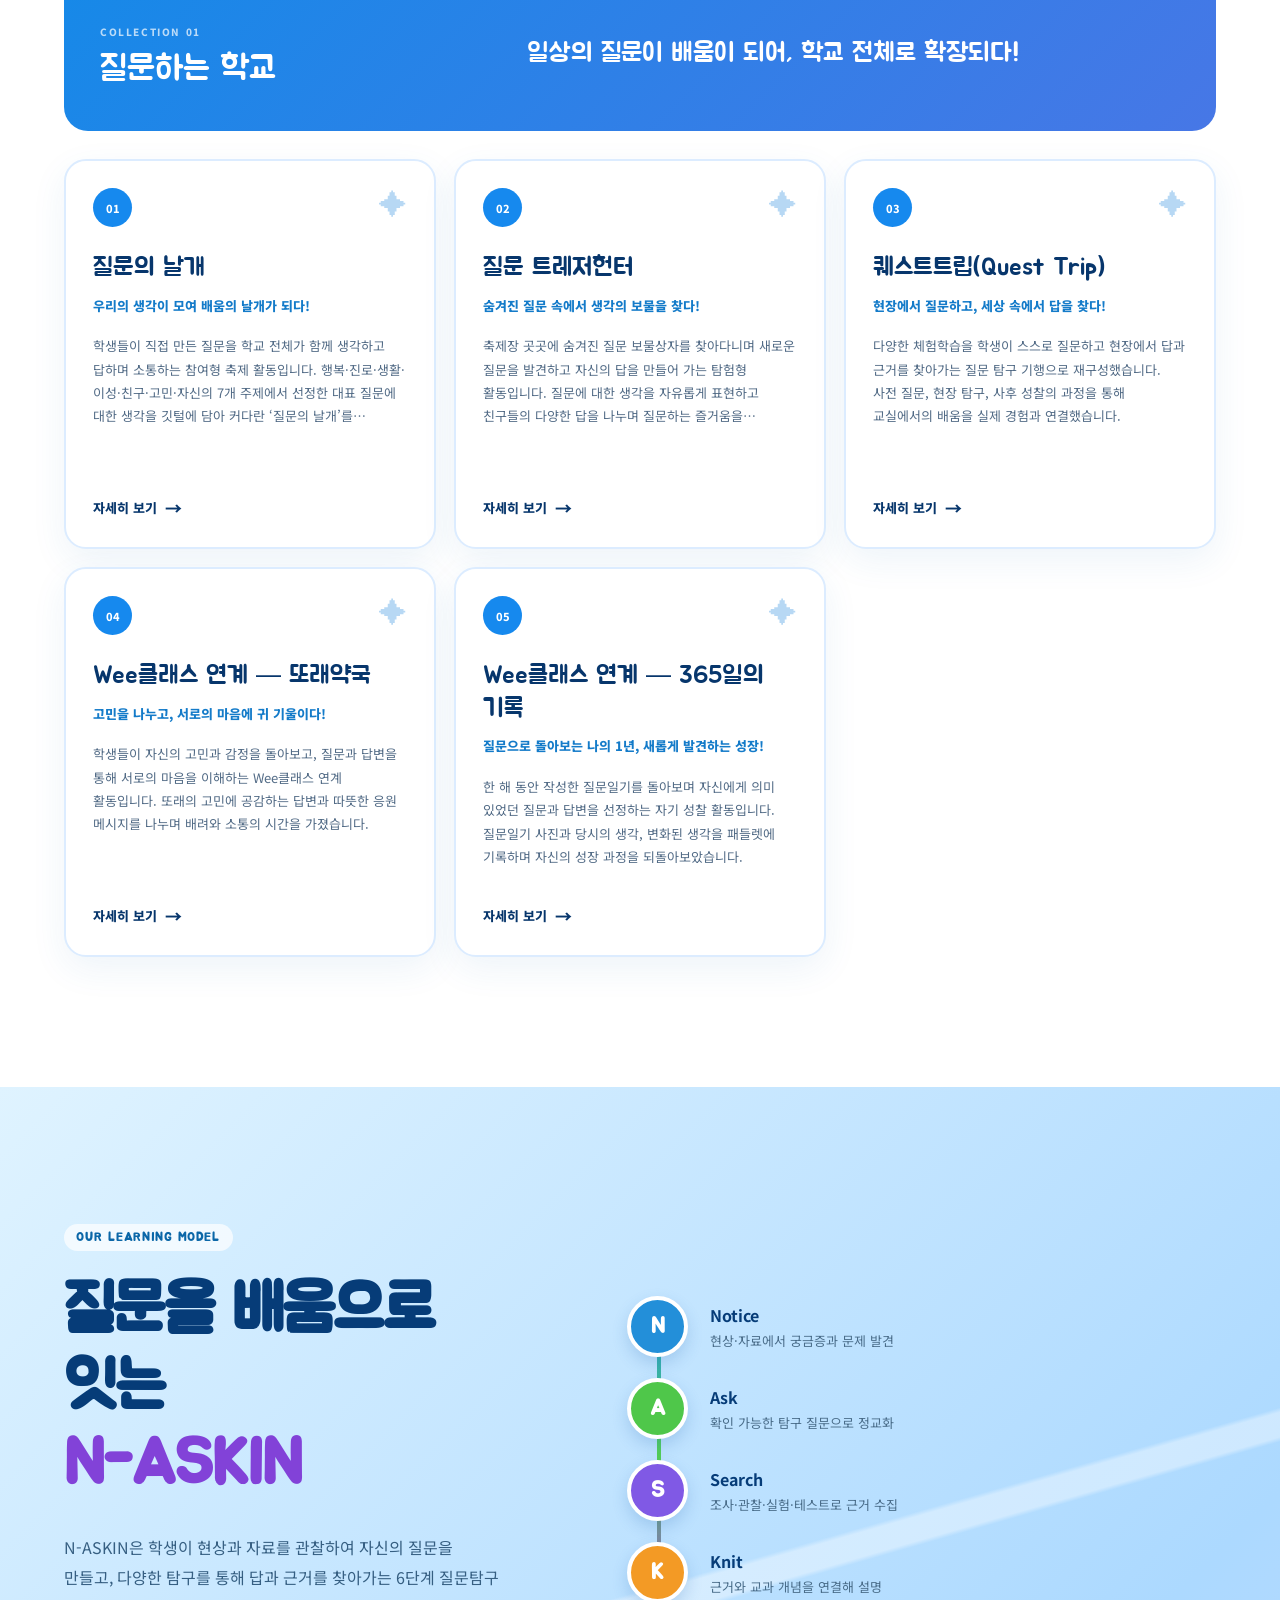
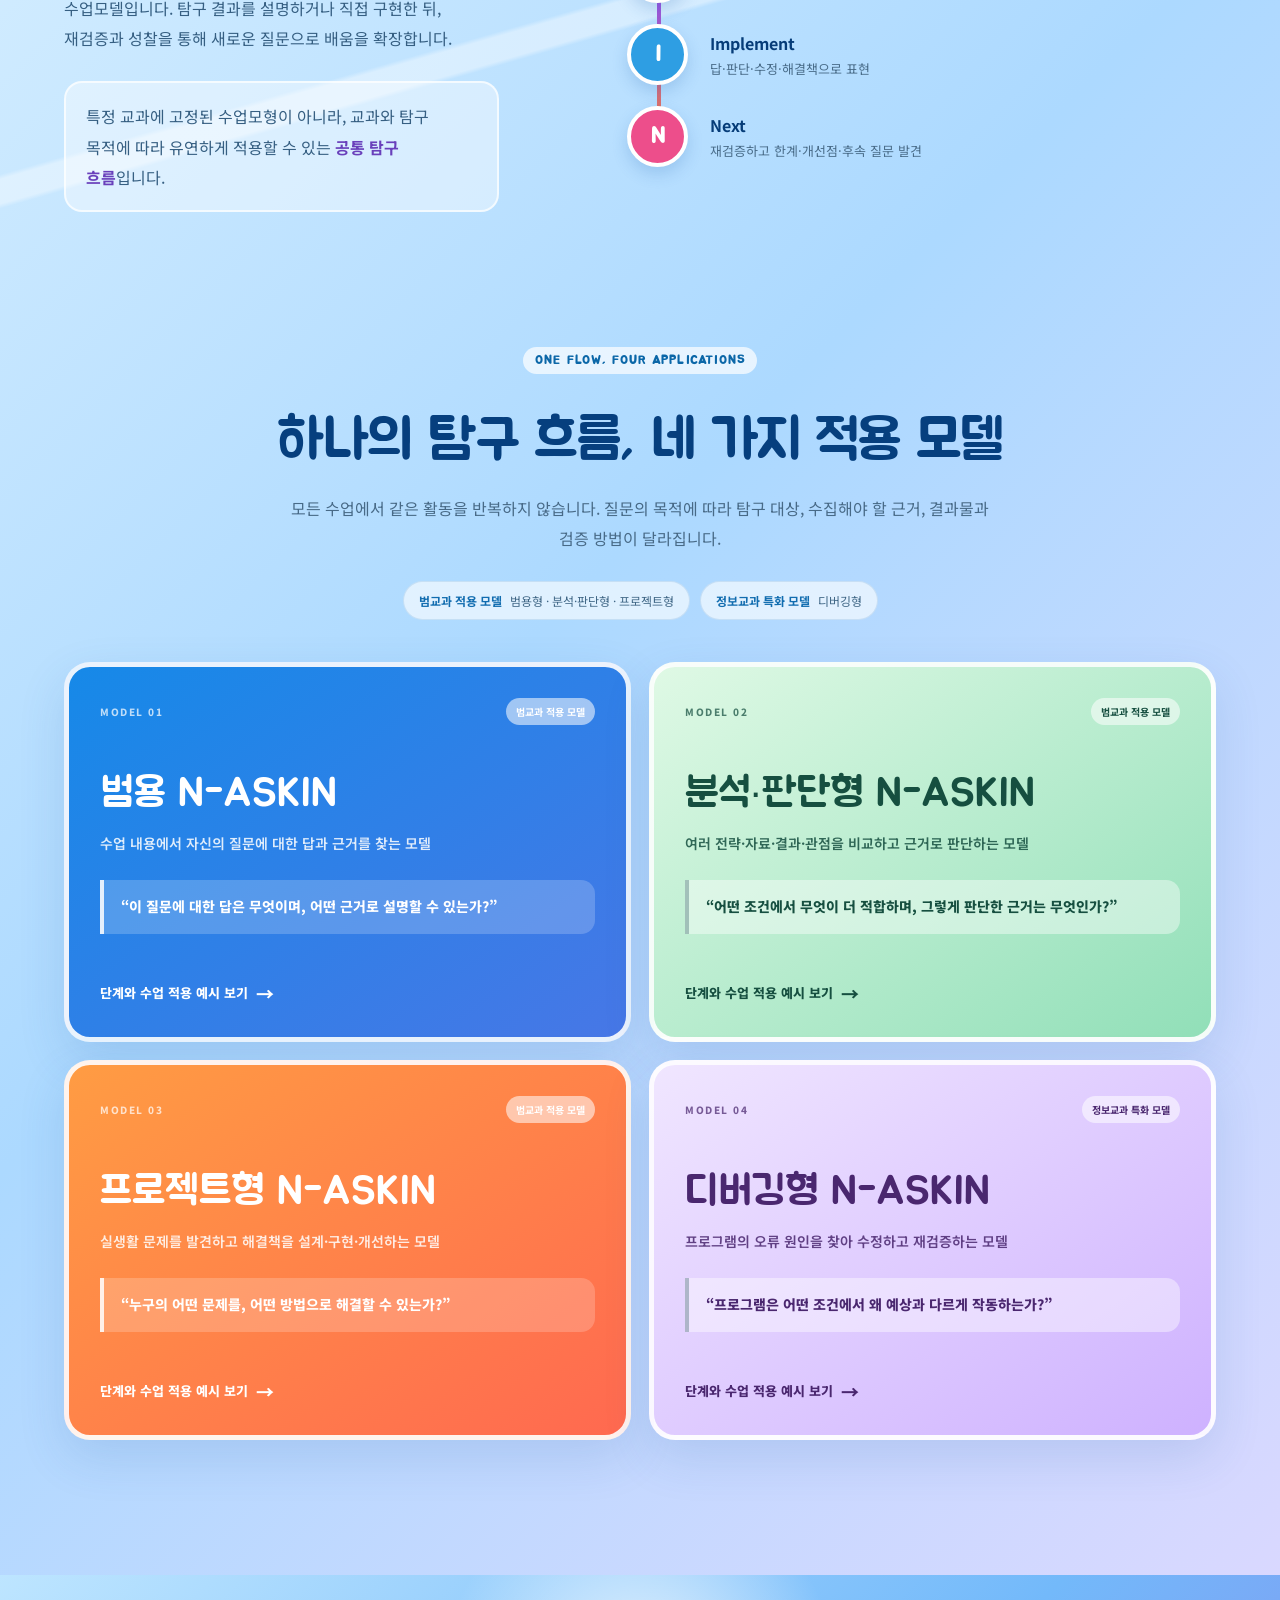
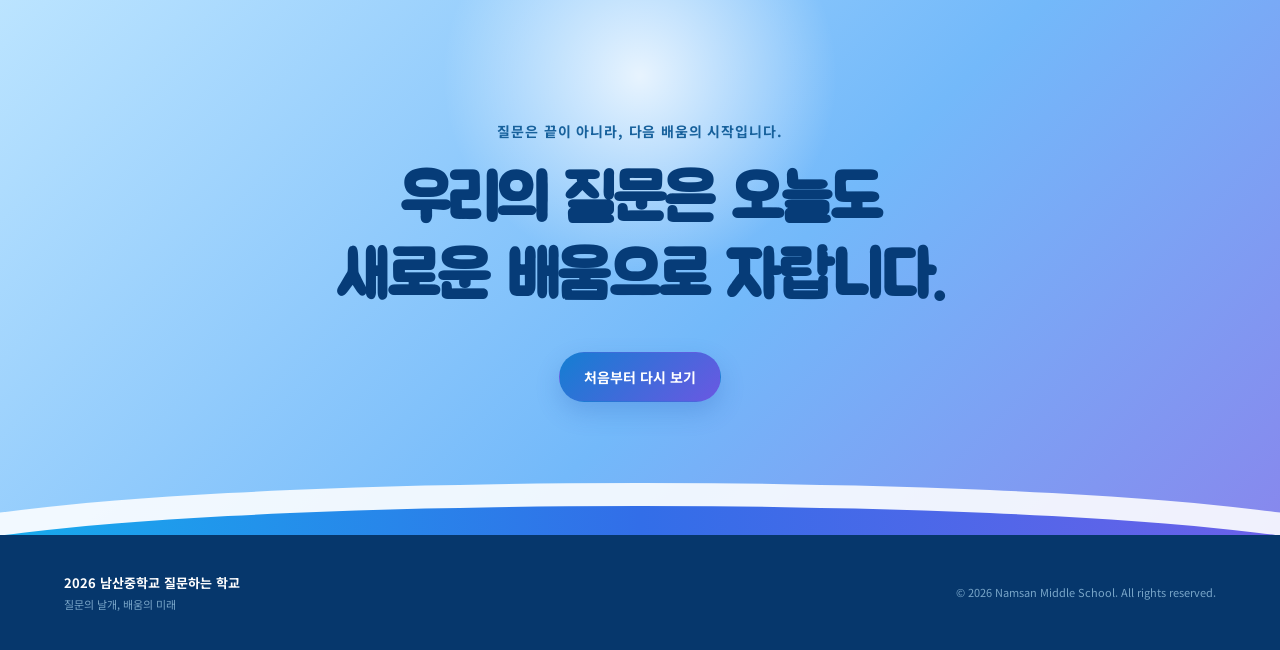
==== commit 8468f6e7: "Add files via upload" ====
--- a/index.html
+++ b/index.html
@@ -9,7 +9,7 @@
   <link rel="preconnect" href="https://fonts.googleapis.com" />
   <link rel="preconnect" href="https://fonts.gstatic.com" crossorigin />
   <link href="https://fonts.googleapis.com/css2?family=Jua&family=Noto+Sans+KR:wght@400;500;600;700;800&display=swap" rel="stylesheet" />
-  <link rel="stylesheet" href="styles.css" />
+  <link rel="stylesheet" href="css/styles.css" />
 </head>
 <body>
   <a class="skip-link" href="#main">본문으로 바로가기</a>
@@ -96,16 +96,35 @@
     </section>
 
     <section id="naskin" class="naskin-section">
-      <div class="section-shell naskin-layout">
-        <div class="naskin-copy reveal">
-          <p class="section-kicker light">OUR LEARNING MODEL</p>
-          <h2>질문을 배움으로 잇는<br /><em>N-ASKIN</em></h2>
-          <p>관찰에서 시작한 질문을 탐색하고 연결하며 실행한 뒤, 성찰을 통해 다음 질문으로 확장하는 남산중학교의 6단계 질문탐구 수업모델입니다.</p>
-          <button class="text-link" type="button" data-open-activity="naskin-model">수업모델 자세히 보기 <span>→</span></button>
+      <div class="section-shell">
+        <div class="naskin-layout">
+          <div class="naskin-copy reveal">
+            <p class="section-kicker light">OUR LEARNING MODEL</p>
+            <h2>질문을 배움으로 잇는<br /><em>N-ASKIN</em></h2>
+            <p>N-ASKIN은 학생이 현상과 자료를 관찰하여 자신의 질문을 만들고, 다양한 탐구를 통해 답과 근거를 찾아가는 6단계 질문탐구 수업모델입니다. 탐구 결과를 설명하거나 직접 구현한 뒤, 재검증과 성찰을 통해 새로운 질문으로 배움을 확장합니다.</p>
+            <p class="naskin-definition">특정 교과에 고정된 수업모형이 아니라, 교과와 탐구 목적에 따라 유연하게 적용할 수 있는 <strong>공통 탐구 흐름</strong>입니다.</p>
+          </div>
+          <ol class="naskin-steps reveal" aria-label="N-ASKIN 6단계">
+            <li><b>N</b><div><strong>Notice</strong><span>현상·자료에서 궁금증과 문제 발견</span></div></li>
+            <li><b>A</b><div><strong>Ask</strong><span>확인 가능한 탐구 질문으로 정교화</span></div></li>
+            <li><b>S</b><div><strong>Search</strong><span>조사·관찰·실험·테스트로 근거 수집</span></div></li>
+            <li><b>K</b><div><strong>Knit</strong><span>근거와 교과 개념을 연결해 설명</span></div></li>
+            <li><b>I</b><div><strong>Implement</strong><span>답·판단·수정·해결책으로 표현</span></div></li>
+            <li><b>N</b><div><strong>Next</strong><span>재검증하고 한계·개선점·후속 질문 발견</span></div></li>
+          </ol>
         </div>
-        <ol class="naskin-steps reveal" aria-label="N-ASKIN 6단계">
-          <li><b>N</b><div><strong>Notice</strong><span>관찰하고 발견하기</span></div></li><li><b>A</b><div><strong>Ask</strong><span>탐구 질문 만들기</span></div></li><li><b>S</b><div><strong>Search</strong><span>근거를 찾아 탐색하기</span></div></li><li><b>K</b><div><strong>Knit</strong><span>생각과 근거 연결하기</span></div></li><li><b>I</b><div><strong>Implement</strong><span>적용하고 실행하기</span></div></li><li><b>N</b><div><strong>Next</strong><span>성찰하고 확장하기</span></div></li>
-        </ol>
+
+        <div class="naskin-bridge reveal">
+          <p class="section-kicker light">ONE FLOW, FOUR APPLICATIONS</p>
+          <h3>하나의 탐구 흐름, 네 가지 적용 모델</h3>
+          <p>모든 수업에서 같은 활동을 반복하지 않습니다. 질문의 목적에 따라 탐구 대상, 수집해야 할 근거, 결과물과 검증 방법이 달라집니다.</p>
+          <div class="model-scope-note">
+            <span><b>범교과 적용 모델</b> 범용형 · 분석·판단형 · 프로젝트형</span>
+            <span><b>정보교과 특화 모델</b> 디버깅형</span>
+          </div>
+        </div>
+
+        <div id="naskin-model-grid" class="naskin-model-grid" aria-label="N-ASKIN 네 가지 적용 모델"></div>
       </div>
     </section>
 
@@ -121,7 +140,12 @@
     <div id="dialog-content"></div>
   </dialog>
 
-  <script src="archive-data.js"></script>
-  <script src="script.js"></script>
+  <script src="data/categories.js"></script>
+  <script src="data/school.js"></script>
+  <script src="data/student.js"></script>
+  <script src="data/lesson.js"></script>
+  <script src="data/teacher.js"></script>
+  <script src="data/naskin.js"></script>
+  <script src="js/app.js"></script>
 </body>
 </html>
--- a/css/styles.css
+++ b/css/styles.css
@@ -0,0 +1,709 @@
+:root {
+  --navy: #102f4e;
+  --blue: #15557e;
+  --sky: #72c9df;
+  --mint: #aee2d5;
+  --cream: #f7f4eb;
+  --paper: #fffdf8;
+  --gold: #e9bd62;
+  --ink: #153047;
+  --muted: #687887;
+  --line: rgba(21, 48, 71, .13);
+  --shadow: 0 22px 70px rgba(15, 47, 77, .13);
+}
+
+* { box-sizing: border-box; }
+html { scroll-behavior: smooth; }
+body { margin: 0; color: var(--ink); background: var(--paper); font-family: "Noto Sans KR", sans-serif; word-break: keep-all; }
+a { color: inherit; text-decoration: none; }
+button, a { -webkit-tap-highlight-color: transparent; }
+.sr-only { position: absolute; width: 1px; height: 1px; padding: 0; margin: -1px; overflow: hidden; clip: rect(0,0,0,0); white-space: nowrap; border: 0; }
+.skip-link { position: fixed; left: 16px; top: -80px; z-index: 1000; padding: 12px 18px; color: white; background: var(--navy); border-radius: 8px; }
+.skip-link:focus { top: 16px; }
+
+.site-header { position: fixed; inset: 0 0 auto; z-index: 50; display: flex; align-items: center; justify-content: space-between; height: 82px; padding: 0 5vw; color: white; transition: .3s ease; }
+.site-header.scrolled { height: 68px; color: var(--ink); background: rgba(255,253,248,.94); box-shadow: 0 8px 30px rgba(16,47,78,.08); backdrop-filter: blur(14px); }
+.brand { display: flex; align-items: center; gap: 12px; }
+.brand-mark { display: grid; place-items: center; width: 40px; height: 40px; border: 1px solid rgba(255,255,255,.6); border-radius: 50%; font-family: "Gowun Batang", serif; font-size: 23px; }
+.scrolled .brand-mark { color: white; background: var(--blue); border-color: var(--blue); }
+.brand b, .brand small { display: block; }
+.brand b { font-size: 15px; letter-spacing: -.02em; }
+.brand small { margin-top: 2px; opacity: .75; font-size: 10px; letter-spacing: .05em; }
+.main-nav { display: flex; gap: 34px; font-size: 14px; font-weight: 600; }
+.main-nav a { position: relative; padding: 12px 0; }
+.main-nav a::after { content: ""; position: absolute; left: 0; bottom: 5px; width: 0; height: 2px; background: currentColor; transition: width .25s; }
+.main-nav a:hover::after, .main-nav a:focus-visible::after { width: 100%; }
+.menu-button { display: none; padding: 8px; color: inherit; background: none; border: 0; }
+.menu-button > span:not(.sr-only) { display: block; width: 24px; height: 2px; margin: 5px; background: currentColor; }
+
+.hero { position: relative; display: grid; grid-template-columns: 1.08fr .92fr; align-items: center; min-height: 100svh; padding: 120px 8vw 90px; overflow: hidden; color: white; background: radial-gradient(circle at 72% 40%, rgba(105,198,216,.28), transparent 27%), linear-gradient(135deg, #0d2945 0%, #164f75 55%, #287d94 100%); }
+.hero::before { content: ""; position: absolute; inset: 0; opacity: .18; background-image: linear-gradient(rgba(255,255,255,.08) 1px, transparent 1px), linear-gradient(90deg, rgba(255,255,255,.08) 1px, transparent 1px); background-size: 70px 70px; mask-image: linear-gradient(to bottom, black, transparent 85%); }
+.hero-content { position: relative; z-index: 3; max-width: 760px; }
+.eyebrow, .section-kicker { margin: 0 0 22px; color: var(--blue); font-size: 12px; font-weight: 800; letter-spacing: .2em; }
+.eyebrow { color: #bcebf0; }
+.hero h1 { margin: 0; font-family: "Gowun Batang", serif; font-size: clamp(58px, 8.3vw, 128px); line-height: .98; letter-spacing: -.07em; }
+.hero h1 em { color: #d8f2e8; font-style: normal; }
+.hero-copy { margin: 30px 0 36px; color: rgba(255,255,255,.78); font-size: clamp(17px, 1.45vw, 22px); line-height: 1.8; }
+.hero-actions { display: flex; flex-wrap: wrap; gap: 12px; }
+.button { display: inline-flex; align-items: center; justify-content: center; min-height: 50px; padding: 0 24px; border: 1px solid transparent; border-radius: 999px; font-size: 14px; font-weight: 700; transition: transform .25s, box-shadow .25s, background .25s; }
+.button:hover { transform: translateY(-3px); }
+.button-primary { color: var(--navy); background: #e5f6ef; box-shadow: 0 12px 30px rgba(4,21,36,.2); }
+.button-ghost { color: white; border-color: rgba(255,255,255,.4); background: rgba(255,255,255,.05); }
+.hero-visual { position: relative; z-index: 2; display: grid; place-items: center; min-height: 520px; }
+.question-sphere { position: relative; display: grid; place-items: center; width: min(32vw, 440px); aspect-ratio: 1; border: 1px solid rgba(255,255,255,.28); border-radius: 50%; background: radial-gradient(circle at 38% 32%, rgba(255,255,255,.42), rgba(129,211,217,.18) 28%, rgba(3,29,53,.25) 68%), rgba(255,255,255,.06); box-shadow: inset -26px -28px 60px rgba(4,24,40,.28), 0 35px 100px rgba(3,22,38,.28); backdrop-filter: blur(8px); animation: float 6s ease-in-out infinite; }
+.question-sphere b { font-family: "Gowun Batang", serif; font-size: clamp(110px, 15vw, 220px); font-weight: 400; text-shadow: 0 10px 40px rgba(0,0,0,.2); }
+.question-sphere span { position: absolute; padding: 9px 14px; border: 1px solid rgba(255,255,255,.24); border-radius: 999px; background: rgba(255,255,255,.1); font-size: 12px; }
+.question-sphere span:nth-child(1) { left: -8%; top: 28%; }
+.question-sphere span:nth-child(2) { right: -13%; top: 48%; }
+.question-sphere span:nth-child(3) { bottom: 8%; left: 12%; }
+.orbit { position: absolute; width: 115%; aspect-ratio: 1; border: 1px solid rgba(255,255,255,.18); border-radius: 50%; transform: rotate(60deg) scaleY(.42); }
+.orbit-two { width: 92%; transform: rotate(-30deg) scaleY(.42); }
+.hero-glow { position: absolute; border-radius: 50%; filter: blur(10px); }
+.glow-one { right: 5%; top: -15%; width: 38vw; height: 38vw; background: rgba(144,226,208,.12); }
+.glow-two { left: -12%; bottom: -25%; width: 45vw; height: 45vw; background: rgba(117,198,230,.11); }
+.feather { position: absolute; width: 220px; height: 58px; border-radius: 100% 0 100% 0; border-top: 2px solid rgba(255,255,255,.15); transform: rotate(-25deg); }
+.feather-one { right: 8%; top: 18%; }
+.feather-two { left: 42%; bottom: 12%; transform: rotate(155deg) scale(.7); }
+.scroll-cue { position: absolute; left: 5vw; bottom: 25px; display: flex; align-items: center; gap: 10px; color: rgba(255,255,255,.5); font-size: 9px; letter-spacing: .25em; }
+.scroll-cue span { display: block; width: 42px; height: 1px; background: currentColor; }
+
+.section-shell { width: min(1180px, calc(100% - 10vw)); margin: 0 auto; }
+.intro { padding: 135px 0 120px; text-align: center; }
+.intro h2, .section-heading h2, .naskin-copy h2, .closing-section h2 { margin: 0; font-family: "Gowun Batang", serif; font-size: clamp(38px, 5vw, 68px); line-height: 1.2; letter-spacing: -.05em; }
+.intro > p:not(.section-kicker) { max-width: 680px; margin: 28px auto 60px; color: var(--muted); font-size: 17px; line-height: 1.9; }
+.intro-metrics { display: grid; grid-template-columns: repeat(4, 1fr); max-width: 900px; margin: auto; border-block: 1px solid var(--line); }
+.intro-metrics div { padding: 28px 12px; border-right: 1px solid var(--line); }
+.intro-metrics div:last-child { border: 0; }
+.intro-metrics strong, .intro-metrics span { display: block; }
+.intro-metrics strong { color: var(--sky); font-family: "Gowun Batang", serif; font-size: 28px; }
+.intro-metrics span { margin-top: 6px; font-size: 13px; font-weight: 700; }
+
+.story-section { padding: 120px 0; background: var(--cream); }
+.section-heading { display: flex; align-items: end; justify-content: space-between; gap: 40px; margin-bottom: 62px; }
+.section-heading h2 { font-size: clamp(38px, 4vw, 58px); }
+.section-heading > p { margin: 0; color: var(--muted); line-height: 1.8; text-align: right; }
+.timeline { position: relative; display: grid; grid-template-columns: repeat(4, 1fr); gap: 18px; }
+.timeline::before { content: ""; position: absolute; top: 32px; left: 7%; right: 7%; height: 1px; background: #afc6cc; }
+.timeline-item { position: relative; padding-top: 70px; }
+.timeline-item::before { content: ""; position: absolute; z-index: 2; top: 24px; left: 22px; width: 17px; height: 17px; border: 5px solid var(--cream); border-radius: 50%; background: var(--blue); box-shadow: 0 0 0 1px #9bbbc2; }
+.timeline-card { min-height: 220px; padding: 28px; border-radius: 20px; background: var(--paper); box-shadow: 0 12px 36px rgba(27,66,83,.07); }
+.timeline-card time { color: var(--blue); font-size: 11px; font-weight: 800; letter-spacing: .12em; }
+.timeline-card h3 { margin: 14px 0 12px; font-size: 20px; }
+.timeline-card p { margin: 0; color: var(--muted); font-size: 14px; line-height: 1.75; }
+
+.archive-section { padding: 130px 0; }
+.archive-grid { display: grid; grid-template-columns: repeat(12, 1fr); gap: 20px; }
+.archive-card { position: relative; grid-column: span 6; min-height: 330px; padding: 34px; overflow: hidden; border-radius: 26px; color: white; background: var(--navy); transition: transform .3s, box-shadow .3s; }
+.archive-card:nth-child(2), .archive-card:nth-child(3) { color: var(--ink); background: #dceded; }
+.archive-card:nth-child(4) { background: #2e7880; }
+.archive-card:hover { transform: translateY(-7px); box-shadow: var(--shadow); }
+.archive-card::after { content: attr(data-symbol); position: absolute; right: -10px; bottom: -66px; color: rgba(255,255,255,.12); font-family: "Gowun Batang", serif; font-size: 220px; line-height: 1; }
+.archive-card:nth-child(2)::after, .archive-card:nth-child(3)::after { color: rgba(21,85,126,.1); }
+.card-number { font-size: 11px; font-weight: 800; letter-spacing: .18em; opacity: .7; }
+.archive-card h3 { max-width: 320px; margin: 48px 0 13px; font-family: "Gowun Batang", serif; font-size: 34px; }
+.archive-card p { max-width: 380px; margin: 0; opacity: .75; line-height: 1.75; }
+.archive-card .card-link { position: absolute; z-index: 2; left: 34px; bottom: 30px; display: flex; align-items: center; gap: 8px; font-size: 13px; font-weight: 700; }
+
+.naskin-section { padding: 135px 0; color: white; background: linear-gradient(135deg, #113652, #226c7c); }
+.naskin-layout { display: grid; grid-template-columns: .85fr 1.15fr; align-items: center; gap: 10vw; }
+.section-kicker.light { color: #9edbd4; }
+.naskin-copy h2 em { color: #bde7dc; font-style: normal; }
+.naskin-copy > p:not(.section-kicker) { margin: 28px 0; color: rgba(255,255,255,.72); line-height: 1.9; }
+.text-link { display: inline-flex; gap: 10px; padding-bottom: 5px; border-bottom: 1px solid rgba(255,255,255,.35); font-size: 14px; font-weight: 700; }
+.naskin-steps { position: relative; margin: 0; padding: 0; list-style: none; }
+.naskin-steps::before { content: ""; position: absolute; left: 30px; top: 20px; bottom: 20px; width: 1px; background: rgba(255,255,255,.2); }
+.naskin-steps li { position: relative; display: flex; align-items: center; gap: 22px; min-height: 82px; }
+.naskin-steps b { z-index: 2; display: grid; place-items: center; width: 61px; height: 61px; flex: 0 0 auto; border: 1px solid rgba(255,255,255,.35); border-radius: 50%; background: #1c5d70; font-family: "Gowun Batang", serif; font-size: 22px; }
+.naskin-steps strong, .naskin-steps span { display: block; }
+.naskin-steps strong { font-size: 16px; }
+.naskin-steps span { margin-top: 4px; color: rgba(255,255,255,.6); font-size: 13px; }
+
+.resources-section { padding: 130px 0; }
+.resource-list { border-top: 1px solid var(--line); }
+.resource-card { display: grid; grid-template-columns: 70px 1fr auto; align-items: center; gap: 18px; padding: 30px 4px; border-bottom: 1px solid var(--line); }
+.resource-card > span { color: #8db5be; font-family: "Gowun Batang", serif; font-size: 24px; }
+.resource-card p { margin: 0 0 6px; color: var(--blue); font-size: 11px; font-weight: 800; letter-spacing: .1em; }
+.resource-card h3 { margin: 0; font-size: 20px; }
+.resource-card button { padding: 9px 15px; color: #7a8790; background: #f0f1ee; border: 0; border-radius: 999px; font-family: inherit; font-size: 12px; }
+
+.closing-section { display: grid; place-items: center; min-height: 560px; padding: 90px 5vw; text-align: center; color: white; background: radial-gradient(circle at 50% 0, rgba(128,211,205,.23), transparent 35%), var(--navy); }
+.closing-inner > p { color: #a7d9d5; font-size: 14px; letter-spacing: .06em; }
+.closing-section h2 { margin: 22px 0 36px; }
+.button-light { color: var(--navy); background: white; }
+footer { display: flex; align-items: center; justify-content: space-between; gap: 25px; padding: 38px 5vw; color: #75828b; background: #0b253d; font-size: 11px; }
+footer b, footer span { display: block; }
+footer b { margin-bottom: 4px; color: white; font-size: 13px; }
+
+.reveal { opacity: 0; transform: translateY(28px); transition: opacity .8s ease, transform .8s ease; }
+.reveal.visible { opacity: 1; transform: none; }
+@keyframes float { 50% { transform: translateY(-18px) rotate(1deg); } }
+
+@media (max-width: 900px) {
+  .site-header { height: 70px; }
+  .menu-button { display: block; z-index: 2; }
+  .main-nav { position: absolute; top: 0; right: 0; display: none; flex-direction: column; width: min(330px, 82vw); min-height: 100vh; padding: 100px 36px; color: var(--ink); background: var(--paper); box-shadow: -15px 0 50px rgba(0,0,0,.16); }
+  .main-nav.open { display: flex; }
+  .hero { grid-template-columns: 1fr; padding-top: 135px; text-align: center; }
+  .hero-content { margin: auto; }
+  .hero-actions { justify-content: center; }
+  .hero-visual { min-height: 390px; }
+  .question-sphere { width: min(65vw, 390px); }
+  .scroll-cue { display: none; }
+  .naskin-layout { grid-template-columns: 1fr; gap: 65px; }
+  .timeline { grid-template-columns: repeat(2, 1fr); }
+  .timeline::before { display: none; }
+  .archive-card { min-height: 300px; }
+}
+
+@media (max-width: 620px) {
+  .brand small { display: none; }
+  .hero { padding-inline: 6vw; }
+  .hero h1 { font-size: clamp(48px, 16vw, 72px); }
+  .desktop-break { display: none; }
+  .hero-visual { min-height: 310px; }
+  .question-sphere { width: 68vw; }
+  .section-shell { width: min(100% - 38px, 1180px); }
+  .intro, .archive-section, .resources-section { padding-block: 90px; }
+  .intro-metrics { grid-template-columns: repeat(2, 1fr); }
+  .intro-metrics div:nth-child(2) { border-right: 0; }
+  .intro-metrics div:nth-child(-n+2) { border-bottom: 1px solid var(--line); }
+  .section-heading { display: block; margin-bottom: 42px; }
+  .section-heading > p { margin-top: 18px; text-align: left; }
+  .timeline { grid-template-columns: 1fr; }
+  .timeline-item { padding-top: 0; padding-left: 24px; }
+  .timeline-item::before { top: 28px; left: -8px; border-color: var(--cream); }
+  .timeline::after { content: ""; position: absolute; left: 0; top: 30px; bottom: 30px; width: 1px; background: #afc6cc; }
+  .archive-grid { display: block; }
+  .archive-card { margin-bottom: 16px; min-height: 300px; padding: 27px; }
+  .archive-card h3 { margin-top: 36px; font-size: 29px; }
+  .archive-card .card-link { left: 27px; }
+  .naskin-section { padding-block: 95px; }
+  .resource-card { grid-template-columns: 44px 1fr; }
+  .resource-card button { grid-column: 2; justify-self: start; }
+  .resource-card h3 { font-size: 17px; }
+  footer { display: block; text-align: center; }
+  footer p { margin: 18px 0 0; }
+}
+
+@media (prefers-reduced-motion: reduce) {
+  html { scroll-behavior: auto; }
+  *, *::before, *::after { animation-duration: .01ms !important; animation-iteration-count: 1 !important; transition-duration: .01ms !important; }
+  .reveal { opacity: 1; transform: none; }
+}
+
+/* 2026 질문하는 학교 리플릿 테마 */
+:root {
+  --navy: #063c78;
+  --blue: #1689ee;
+  --sky: #5bb8ff;
+  --mint: #61dcaf;
+  --cream: #f2f8ff;
+  --paper: #ffffff;
+  --gold: #ffbd28;
+  --purple: #8242d8;
+  --orange: #ff741d;
+  --ink: #07366c;
+  --muted: #526b86;
+  --line: rgba(27, 117, 203, .14);
+  --shadow: 0 22px 60px rgba(41, 124, 215, .15);
+}
+
+body {
+  background: #fff;
+  background-image: linear-gradient(180deg, rgba(224,241,255,.45), transparent 520px);
+}
+
+.site-header { text-shadow: 0 1px 3px rgba(16,80,150,.16); }
+.site-header.scrolled { color: var(--navy); background: rgba(255,255,255,.93); border-bottom: 1px solid rgba(52,144,230,.16); }
+.brand-mark { color: #0879d2; background: white; border: 3px solid white; box-shadow: 0 0 0 2px #0e79c6, 0 5px 12px rgba(19,104,190,.18); font-family: "Jua", sans-serif; }
+.scrolled .brand-mark { color: white; background: linear-gradient(145deg, #22a9f4, #266ee6); border-color: white; box-shadow: 0 0 0 2px #1381d5; }
+.brand b { font-family: "Jua", sans-serif; font-size: 18px; letter-spacing: 0; }
+.main-nav { font-family: "Jua", sans-serif; font-size: 16px; }
+.main-nav a::after { height: 4px; border-radius: 99px; background: #62dd36; }
+
+.hero {
+  min-height: 100svh;
+  color: var(--navy);
+  background:
+    radial-gradient(circle at 80% 12%, rgba(255,255,255,.95) 0 2px, transparent 4px),
+    radial-gradient(circle at 89% 27%, rgba(255,255,255,.9) 0 1px, transparent 3px),
+    radial-gradient(circle at 64% 16%, rgba(255,255,255,.9) 0 2px, transparent 4px),
+    radial-gradient(circle at 72% 44%, rgba(255,255,255,.65), transparent 26%),
+    linear-gradient(132deg, #d8efff 0%, #9fd3ff 38%, #5ba8f4 72%, #6a88ef 100%);
+}
+.hero::before {
+  opacity: 1;
+  background:
+    linear-gradient(155deg, transparent 0 16%, rgba(255,255,255,.55) 16.2% 16.7%, transparent 17% 100%),
+    linear-gradient(160deg, transparent 0 24%, rgba(255,255,255,.32) 24.2% 24.7%, transparent 25% 100%);
+  background-size: 100% 100%;
+  mask-image: none;
+}
+.hero::after {
+  content: "";
+  position: absolute;
+  z-index: 1;
+  left: -8%;
+  right: -8%;
+  bottom: -9%;
+  height: 27%;
+  border-radius: 50% 50% 0 0 / 45% 45% 0 0;
+  background: rgba(255,255,255,.35);
+  transform: rotate(-2deg);
+}
+.hero-content { text-align: center; }
+.eyebrow {
+  display: inline-flex;
+  align-items: center;
+  gap: 9px;
+  margin-bottom: 26px;
+  padding: 8px 16px;
+  color: #0d5594;
+  border: 2px solid rgba(255,255,255,.86);
+  border-radius: 999px;
+  background: rgba(255,255,255,.62);
+  box-shadow: 0 8px 22px rgba(35,112,195,.1);
+  letter-spacing: .08em;
+}
+.eyebrow span { color: white; padding: 3px 10px; border-radius: 999px; background: var(--orange); font-size: 13px; }
+.hero h1 {
+  position: relative;
+  font-family: "Jua", sans-serif;
+  font-size: clamp(58px, 7.7vw, 116px);
+  line-height: 1.02;
+  letter-spacing: -.045em;
+  color: #073d7c;
+  -webkit-text-stroke: 9px white;
+  paint-order: stroke fill;
+  filter: drop-shadow(0 8px 0 rgba(22,108,192,.13));
+}
+.hero h1 em { color: var(--purple); -webkit-text-stroke-color: white; }
+.hero-copy { color: #173f6d; font-weight: 600; text-shadow: 0 1px 0 rgba(255,255,255,.75); }
+.button-primary { color: white; background: linear-gradient(135deg, #178ce9, #3c6ee9); box-shadow: 0 12px 28px rgba(28,107,214,.28), inset 0 0 0 2px rgba(255,255,255,.35); }
+.button-ghost { color: #075093; border: 2px solid white; background: rgba(255,255,255,.62); }
+.hero-visual { min-height: 560px; }
+.question-sphere {
+  z-index: 3;
+  width: min(27vw, 390px);
+  color: #137ed4;
+  border: 7px solid white;
+  background: radial-gradient(circle at 40% 32%, #fff, #e9f7ff 48%, #c1e4ff 100%);
+  box-shadow: 0 0 0 2px rgba(29,129,216,.22), inset -18px -18px 45px rgba(36,129,210,.14), 0 28px 75px rgba(37,101,194,.24);
+}
+.question-sphere b { font-family: "Jua", sans-serif; color: #0e76c5; text-shadow: 5px 5px 0 white, 7px 7px 0 rgba(54,142,218,.16); }
+.question-sphere span { color: #0d5897; border: 2px solid white; background: #fff; box-shadow: 0 5px 13px rgba(37,105,180,.15); font-family: "Jua", sans-serif; }
+.question-sphere span:nth-child(1) { background: #fff5b5; }
+.question-sphere span:nth-child(2) { background: #c8f7dd; }
+.question-sphere span:nth-child(3) { background: #eadcff; }
+.orbit { z-index: 1; border: 2px solid rgba(255,255,255,.42); }
+.hero-wings { position: absolute; z-index: 2; top: 23%; left: 50%; width: 118%; height: 64%; overflow: visible; transform: translateX(-50%); filter: drop-shadow(0 16px 13px rgba(41,104,187,.2)); }
+.wing-shape > path:first-child { fill: url(#wingFill); stroke: white; stroke-width: 9; stroke-linejoin: round; }
+.wing-line { fill: none; stroke: #bcdfff; stroke-width: 9; stroke-linecap: round; opacity: .92; }
+.glow-one { background: rgba(255,255,255,.6); }
+.glow-two { background: rgba(170,221,255,.46); }
+.feather { border-top-color: rgba(255,255,255,.72); }
+.sparkle { position: absolute; z-index: 2; width: 26px; height: 26px; background: white; clip-path: polygon(50% 0, 59% 41%, 100% 50%, 59% 59%, 50% 100%, 41% 59%, 0 50%, 41% 41%); filter: drop-shadow(0 0 8px white); animation: twinkle 2.8s ease-in-out infinite; }
+.sparkle-one { right: 13%; top: 16%; }
+.sparkle-two { right: 45%; top: 25%; width: 14px; height: 14px; animation-delay: .6s; }
+.sparkle-three { right: 4%; bottom: 24%; width: 18px; height: 18px; animation-delay: 1.2s; }
+.hero-clouds { position: absolute; z-index: 3; left: -4%; right: -4%; bottom: -25px; height: 105px; opacity: .96; background: radial-gradient(ellipse at 7% 100%, #fff 0 40%, transparent 42%), radial-gradient(ellipse at 21% 100%, #fff 0 48%, transparent 50%), radial-gradient(ellipse at 42% 100%, #fff 0 42%, transparent 44%), radial-gradient(ellipse at 63% 100%, #fff 0 50%, transparent 52%), radial-gradient(ellipse at 84% 100%, #fff 0 44%, transparent 46%), radial-gradient(ellipse at 101% 100%, #fff 0 48%, transparent 50%); }
+.hero-wave { position: absolute; z-index: 4; left: -5%; right: -5%; bottom: -1px; height: 35px; border-radius: 50% 50% 0 0; background: linear-gradient(90deg, #12baf1, #236ee9 60%, #6465ed); clip-path: polygon(0 58%, 15% 45%, 29% 65%, 43% 36%, 59% 61%, 74% 32%, 88% 55%, 100% 35%, 100% 100%, 0 100%); }
+.scroll-cue { z-index: 5; color: rgba(5,63,121,.58); }
+
+.section-kicker { display: inline-block; padding: 6px 12px; color: #0875c9; border-radius: 999px; background: #e4f4ff; font-family: "Jua", sans-serif; letter-spacing: .1em; }
+.intro { position: relative; padding-top: 150px; }
+.intro h2, .section-heading h2, .naskin-copy h2, .closing-section h2 { font-family: "Jua", sans-serif; letter-spacing: -.025em; }
+.intro h2 { color: #063f7e; text-shadow: 3px 3px 0 #dbeeff; }
+.intro-metrics { overflow: hidden; border: 2px solid #cce8ff; border-radius: 22px; background: #f8fcff; box-shadow: 0 16px 45px rgba(54,131,202,.09); }
+.intro-metrics div { border-color: #d8edff; }
+.intro-metrics strong { font-family: "Jua", sans-serif; color: var(--blue); }
+
+.story-section { position: relative; background: linear-gradient(180deg, #eff8ff, #fff); }
+.story-section::before { content: ""; position: absolute; inset: 0; pointer-events: none; opacity: .36; background: radial-gradient(circle at 7% 14%, #8ecbff 0 2px, transparent 3px), radial-gradient(circle at 92% 78%, #9bcfff 0 2px, transparent 3px); background-size: 150px 150px, 190px 190px; }
+.timeline::before { height: 4px; border-radius: 99px; background: linear-gradient(90deg, #1c98ed, #64d85a, #8a53e8, #ff8a28); }
+.timeline-item::before { width: 20px; height: 20px; background: var(--blue); box-shadow: 0 0 0 2px white, 0 5px 14px rgba(33,116,202,.25); }
+.timeline-item:nth-child(2)::before { background: #55c943; }
+.timeline-item:nth-child(3)::before { background: #8e51df; }
+.timeline-item:nth-child(4)::before { background: #ff7e24; }
+.timeline-card { border: 2px solid white; border-top: 6px solid #2b9bed; box-shadow: 0 14px 34px rgba(43,118,193,.11); }
+.timeline-item:nth-child(2) .timeline-card { border-top-color: #63cf43; }
+.timeline-item:nth-child(3) .timeline-card { border-top-color: #9458df; }
+.timeline-item:nth-child(4) .timeline-card { border-top-color: #ff8c2a; }
+
+.archive-section { background: linear-gradient(180deg, #fff, #f7fbff); }
+.archive-card { border: 5px solid white; box-shadow: 0 0 0 2px rgba(22,129,216,.14), var(--shadow); background: linear-gradient(145deg, #177fdd, #4e8eed); }
+.archive-card:nth-child(2) { color: #174862; background: linear-gradient(145deg, #dff9e5, #a9edca); }
+.archive-card:nth-child(3) { color: #4a276f; background: linear-gradient(145deg, #f0e5ff, #d8c1ff); }
+.archive-card:nth-child(4) { background: linear-gradient(145deg, #fd9148, #ff6e4f); }
+.archive-card h3 { font-family: "Jua", sans-serif; font-size: 38px; }
+
+.naskin-section { position: relative; overflow: hidden; color: var(--navy); background: linear-gradient(135deg, #dff3ff 0%, #acd9ff 50%, #d9d8ff 100%); }
+.naskin-section::before { content: ""; position: absolute; inset: 0; opacity: .72; background: linear-gradient(164deg, transparent 0 28%, rgba(255,255,255,.55) 28.2% 29.2%, transparent 29.4% 100%); }
+.naskin-layout { position: relative; z-index: 1; }
+.section-kicker.light { color: #0b67a8; background: rgba(255,255,255,.7); }
+.naskin-copy h2 em { color: var(--purple); }
+.naskin-copy > p:not(.section-kicker) { color: #365f82; }
+.text-link { color: #075ba0; border-color: rgba(10,101,170,.35); }
+.naskin-steps::before { width: 4px; background: linear-gradient(#259ee6, #54cf54, #9a55df, #ff7f2d); }
+.naskin-steps b { color: white; border: 4px solid white; background: #238fd9; box-shadow: 0 7px 16px rgba(33,101,176,.2); font-family: "Jua", sans-serif; }
+.naskin-steps li:nth-child(2) b { background: #4fc74a; }
+.naskin-steps li:nth-child(3) b { background: #8059e5; }
+.naskin-steps li:nth-child(4) b { background: #f39a25; }
+.naskin-steps li:nth-child(5) b { background: #2e9ee3; }
+.naskin-steps li:nth-child(6) b { background: #ed4e8b; }
+.naskin-steps span { color: #496c89; }
+
+.resources-section { background: white; }
+.resource-card { margin-bottom: 12px; padding-inline: 24px; border: 2px solid #dbeeff; border-radius: 20px; background: #f8fcff; transition: transform .25s, box-shadow .25s; }
+.resource-card:hover { transform: translateY(-3px); box-shadow: 0 12px 28px rgba(49,126,201,.11); }
+.resource-list { border: 0; }
+.resource-card > span { color: #2496e6; font-family: "Jua", sans-serif; }
+.resource-card button { color: #20679d; background: #dcefff; }
+
+.closing-section { position: relative; overflow: hidden; color: var(--navy); background: radial-gradient(circle at 50% 18%, rgba(255,255,255,.8), transparent 25%), linear-gradient(135deg, #bde5ff, #73b9fa 58%, #8787ed); }
+.closing-section::before, .closing-section::after { content: ""; position: absolute; left: -8%; right: -8%; height: 120px; border-radius: 50%; background: rgba(255,255,255,.88); }
+.closing-section::before { bottom: -68px; }
+.closing-section::after { bottom: -91px; background: linear-gradient(90deg, #13b5ee, #326ee8, #745ee9); }
+.closing-inner { position: relative; z-index: 2; }
+.closing-inner > p { color: #17619c; font-weight: 700; }
+.button-light { color: white; background: linear-gradient(135deg, #147ed2, #6a58e2); box-shadow: 0 10px 24px rgba(39,89,185,.24); }
+footer { color: #78a5c8; background: #06376c; }
+
+@keyframes twinkle { 0%, 100% { transform: scale(.7) rotate(0); opacity: .55; } 50% { transform: scale(1.2) rotate(45deg); opacity: 1; } }
+
+@media (max-width: 900px) {
+  .hero { padding-bottom: 100px; }
+  .hero-content { text-align: center; }
+  .hero-visual { min-height: 390px; }
+  .question-sphere { width: min(52vw, 330px); }
+  .hero-wings { width: 108%; }
+  .main-nav { text-shadow: none; }
+}
+
+@media (max-width: 620px) {
+  .hero { padding-top: 118px; }
+  .hero h1 { -webkit-text-stroke-width: 6px; }
+  .eyebrow { padding: 7px 10px; font-size: 10px; }
+  .hero-visual { min-height: 280px; }
+  .question-sphere { width: 54vw; border-width: 5px; }
+  .hero-wings { top: 19%; width: 112%; height: 68%; }
+  .question-sphere span { padding: 6px 9px; font-size: 10px; }
+  .hero-clouds { height: 72px; }
+  .archive-card { border-width: 4px; }
+  .resource-card { padding-inline: 16px; }
+}
+
+/* 디지털 아카이브 4개 영역 */
+.summary-strip {
+  display: grid;
+  grid-template-columns: repeat(3, 1fr);
+  max-width: 760px;
+  margin: 0 auto;
+  overflow: hidden;
+  border: 2px solid #cce8ff;
+  border-radius: 24px;
+  background: #f8fcff;
+  box-shadow: 0 16px 45px rgba(54,131,202,.09);
+}
+.summary-strip div { padding: 26px 14px; border-right: 1px solid #d8edff; }
+.summary-strip div:last-child { border: 0; }
+.summary-strip strong, .summary-strip span { display: block; }
+.summary-strip strong { color: var(--blue); font-family: "Jua", sans-serif; font-size: 36px; }
+.summary-strip span { margin-top: 4px; color: var(--muted); font-size: 13px; font-weight: 700; }
+
+.collections-section {
+  position: relative;
+  padding: 125px 0;
+  overflow: hidden;
+  background: linear-gradient(180deg, #eff8ff 0%, #fff 100%);
+}
+.collections-section::before {
+  content: "";
+  position: absolute;
+  inset: 0;
+  pointer-events: none;
+  opacity: .42;
+  background: radial-gradient(circle at 8% 20%, #8ecbff 0 2px, transparent 3px), radial-gradient(circle at 93% 76%, #b092f2 0 2px, transparent 3px);
+  background-size: 150px 150px, 180px 180px;
+}
+.collections-section .section-shell { position: relative; }
+.collection-overview { display: grid; grid-template-columns: repeat(2, 1fr); gap: 22px; }
+.collection-card {
+  position: relative;
+  min-height: 330px;
+  padding: 34px;
+  overflow: hidden;
+  text-align: left;
+  color: white;
+  border: 5px solid white;
+  border-radius: 28px;
+  box-shadow: 0 0 0 2px rgba(22,129,216,.12), var(--shadow);
+  font: inherit;
+  cursor: pointer;
+  transition: transform .3s ease, box-shadow .3s ease;
+}
+.collection-card:hover, .collection-card:focus-visible { transform: translateY(-7px); box-shadow: 0 24px 55px rgba(34,101,178,.22); }
+.collection-card.blue { background: linear-gradient(145deg, #1789e8, #4775e8); }
+.collection-card.green { color: #174862; background: linear-gradient(145deg, #dff9e5, #9ee7c2); }
+.collection-card.purple { color: #4a276f; background: linear-gradient(145deg, #f0e5ff, #d2b7ff); }
+.collection-card.orange { background: linear-gradient(145deg, #fd9b43, #ff6850); }
+.collection-number { display: block; font-size: 11px; font-weight: 800; letter-spacing: .15em; opacity: .72; }
+.collection-symbol { position: absolute; right: 22px; bottom: -54px; font-family: "Jua", sans-serif; font-size: 210px; line-height: 1; opacity: .1; }
+.collection-card > strong { position: relative; display: block; max-width: 410px; margin: 58px 0 13px; font-family: "Jua", sans-serif; font-size: clamp(31px, 3.5vw, 43px); font-weight: 400; }
+.collection-tagline { position: relative; display: block; max-width: 430px; font-size: 15px; line-height: 1.75; opacity: .83; }
+.collection-meta { position: absolute; z-index: 2; left: 34px; bottom: 30px; display: flex; align-items: center; gap: 9px; font-size: 13px; font-weight: 800; }
+.collection-meta b { font-size: 18px; transition: transform .2s; }
+.collection-card:hover .collection-meta b { transform: translateX(5px); }
+
+.archive-section { padding: 130px 0; background: #fff; }
+.category-tabs { display: grid; grid-template-columns: repeat(4, 1fr); gap: 10px; margin-bottom: 24px; }
+.category-tab {
+  display: flex;
+  align-items: center;
+  justify-content: center;
+  gap: 9px;
+  min-height: 58px;
+  padding: 10px 15px;
+  color: #526b86;
+  border: 2px solid #dcecff;
+  border-radius: 16px;
+  background: #f8fbff;
+  font-family: "Noto Sans KR", sans-serif;
+  font-size: 14px;
+  font-weight: 800;
+  cursor: pointer;
+  transition: .22s ease;
+}
+.category-tab span { display: grid; place-items: center; width: 28px; height: 28px; border-radius: 50%; color: white; background: #8bb7dc; font-size: 10px; }
+.category-tab:hover { transform: translateY(-2px); }
+.category-tab[aria-selected="true"] { color: white; border-color: transparent; box-shadow: 0 10px 25px rgba(50,112,189,.19); }
+.category-tab.blue[aria-selected="true"] { background: linear-gradient(135deg, #1789e8, #4775e8); }
+.category-tab.green[aria-selected="true"] { color: #124e3d; background: linear-gradient(135deg, #bcefcf, #76d9ab); }
+.category-tab.purple[aria-selected="true"] { color: #4b2773; background: linear-gradient(135deg, #ebddff, #c8a7ff); }
+.category-tab.orange[aria-selected="true"] { background: linear-gradient(135deg, #ff9e42, #ff6950); }
+.category-tab[aria-selected="true"] span { color: inherit; background: rgba(255,255,255,.58); }
+
+.category-intro {
+  display: grid;
+  grid-template-columns: .75fr 1.25fr;
+  align-items: center;
+  gap: 35px;
+  min-height: 155px;
+  margin-bottom: 28px;
+  padding: 30px 36px;
+  border-radius: 24px;
+}
+.category-intro.blue { color: white; background: linear-gradient(135deg, #1689e8, #4777e6); }
+.category-intro.green { color: #174e40; background: linear-gradient(135deg, #d8f7e3, #9ce5c0); }
+.category-intro.purple { color: #4b2771; background: linear-gradient(135deg, #f0e6ff, #d5bdff); }
+.category-intro.orange { color: white; background: linear-gradient(135deg, #ff9d43, #ff6c50); }
+.category-intro span { font-size: 10px; font-weight: 800; letter-spacing: .16em; opacity: .7; }
+.category-intro h3 { margin: 7px 0 0; font-family: "Jua", sans-serif; font-size: 34px; font-weight: 400; }
+.category-intro p { margin: 0; font-family: "Jua", sans-serif; font-size: clamp(20px, 2vw, 28px); line-height: 1.45; }
+
+.activity-grid { display: grid; grid-template-columns: repeat(3, 1fr); gap: 18px; }
+.activity-card {
+  display: flex;
+  flex-direction: column;
+  min-height: 390px;
+  padding: 27px;
+  border: 2px solid #dcecff;
+  border-radius: 22px;
+  background: white;
+  box-shadow: 0 12px 35px rgba(42,112,184,.08);
+  transition: transform .26s ease, box-shadow .26s ease;
+}
+.activity-card:hover { transform: translateY(-5px); box-shadow: 0 18px 42px rgba(42,112,184,.15); }
+.activity-card-top { display: flex; align-items: center; justify-content: space-between; }
+.activity-card-top span { display: grid; place-items: center; width: 39px; height: 39px; color: white; border-radius: 50%; background: var(--blue); font-size: 11px; font-weight: 800; }
+.green .activity-card-top span { background: #39b982; }
+.purple .activity-card-top span { background: #8a58dc; }
+.orange .activity-card-top span { background: #ff7b30; }
+.activity-card-top i { color: #b7d8f4; font-family: "Jua", sans-serif; font-size: 28px; font-style: normal; }
+.activity-card h3 { margin: 25px 0 10px; color: var(--ink); font-family: "Jua", sans-serif; font-size: 25px; font-weight: 400; line-height: 1.3; }
+.activity-subtitle { margin: 0; color: #147bc9; font-size: 13px; font-weight: 800; line-height: 1.65; }
+.green .activity-subtitle { color: #21825f; }
+.purple .activity-subtitle { color: #7440bd; }
+.orange .activity-subtitle { color: #d85f20; }
+.activity-preview { display: -webkit-box; margin: 18px 0 24px; overflow: hidden; color: var(--muted); font-size: 13px; line-height: 1.8; -webkit-line-clamp: 4; -webkit-box-orient: vertical; }
+.activity-card button { display: flex; align-items: center; gap: 8px; margin-top: auto; padding: 0; color: var(--ink); border: 0; background: none; font-family: inherit; font-size: 13px; font-weight: 800; cursor: pointer; }
+.activity-card button span { font-size: 17px; transition: transform .2s; }
+.activity-card button:hover span { transform: translateX(5px); }
+
+.text-link { padding: 0 0 5px; color: #075ba0; border: 0; border-bottom: 1px solid rgba(10,101,170,.35); background: none; font-family: inherit; cursor: pointer; }
+
+.activity-dialog {
+  width: min(880px, calc(100% - 32px));
+  max-height: min(88vh, 920px);
+  padding: 0;
+  overflow-x: hidden;
+  color: var(--ink);
+  border: 0;
+  border-radius: 28px;
+  background: white;
+  box-shadow: 0 28px 100px rgba(5,45,92,.3);
+}
+.activity-dialog::backdrop { background: rgba(5,42,81,.6); backdrop-filter: blur(7px); }
+.dialog-close { position: sticky; z-index: 5; top: 16px; float: right; display: grid; place-items: center; width: 42px; height: 42px; margin: 16px 16px -58px 0; color: #23669d; border: 2px solid rgba(32,111,174,.13); border-radius: 50%; background: rgba(255,255,255,.92); box-shadow: 0 7px 18px rgba(30,82,133,.12); font-size: 28px; line-height: 1; cursor: pointer; }
+.dialog-header { padding: 55px 60px 44px; color: white; background: linear-gradient(135deg, #1689e8, #4777e6); }
+.activity-dialog.green .dialog-header { color: #154e3e; background: linear-gradient(135deg, #d8f7e3, #92e0b9); }
+.activity-dialog.purple .dialog-header { color: #4b2771; background: linear-gradient(135deg, #f0e6ff, #d0b3ff); }
+.activity-dialog.orange .dialog-header { background: linear-gradient(135deg, #ff9d43, #ff6c50); }
+.dialog-category { display: inline-block; padding: 6px 11px; border-radius: 999px; background: rgba(255,255,255,.55); font-size: 11px; font-weight: 800; }
+.dialog-header h2 { margin: 22px 0 10px; font-family: "Jua", sans-serif; font-size: clamp(32px, 5vw, 50px); font-weight: 400; line-height: 1.18; }
+.dialog-header p { margin: 0; font-size: 16px; font-weight: 700; line-height: 1.65; opacity: .86; }
+.dialog-section { padding: 38px 60px 0; }
+.dialog-section h3, .outcome-box > span { margin: 0 0 15px; color: #167bc8; font-size: 12px; font-weight: 800; letter-spacing: .08em; }
+.dialog-introduction { margin: 0; color: #4d647b; font-size: 15px; line-height: 1.95; }
+.process-list { display: grid; gap: 11px; margin: 0; padding: 0; list-style: none; }
+.process-list li { display: grid; grid-template-columns: 44px 1fr; align-items: center; gap: 14px; min-height: 68px; padding: 12px 18px; border: 1px solid #dbeaff; border-radius: 16px; background: #f7fbff; }
+.process-list b { display: grid; place-items: center; width: 36px; height: 36px; color: white; border-radius: 50%; background: var(--blue); font-size: 10px; }
+.green .process-list b { background: #39b982; }
+.purple .process-list b { background: #8a58dc; }
+.orange .process-list b { background: #ff7b30; }
+.process-list span { color: #344f69; font-size: 14px; line-height: 1.7; }
+.outcome-box { margin: 38px 60px 55px; padding: 27px 30px; border-radius: 20px; background: linear-gradient(135deg, #e9f6ff, #edf1ff); }
+.green .outcome-box { background: linear-gradient(135deg, #e8f9ef, #f4fcf7); }
+.purple .outcome-box { background: linear-gradient(135deg, #f3eaff, #faf7ff); }
+.orange .outcome-box { background: linear-gradient(135deg, #fff0e6, #fff8f3); }
+.outcome-box > span { display: block; }
+.outcome-box p { margin: 0; color: #284c70; font-size: 15px; font-weight: 700; line-height: 1.85; }
+.dialog-gallery { display: grid; grid-template-columns: repeat(2, 1fr); gap: 12px; }
+.dialog-gallery img { width: 100%; border-radius: 14px; }
+.dialog-resources { display: grid; gap: 8px; padding-bottom: 55px; }
+.dialog-resources a { display: flex; justify-content: space-between; padding: 16px 18px; border: 1px solid #dbeaff; border-radius: 13px; background: #f8fbff; font-weight: 700; }
+
+@media (max-width: 980px) {
+  .activity-grid { grid-template-columns: repeat(2, 1fr); }
+  .category-tabs { grid-template-columns: repeat(2, 1fr); }
+}
+
+@media (max-width: 720px) {
+  .collection-overview { grid-template-columns: 1fr; }
+  .collection-card { min-height: 300px; }
+  .category-intro { grid-template-columns: 1fr; gap: 12px; }
+  .activity-grid { grid-template-columns: 1fr; }
+  .activity-card { min-height: 350px; }
+  .dialog-header { padding: 55px 25px 34px; }
+  .dialog-section { padding: 30px 25px 0; }
+  .outcome-box { margin: 30px 25px 40px; padding: 23px; }
+}
+
+@media (max-width: 520px) {
+  .summary-strip { grid-template-columns: 1fr; }
+  .summary-strip div { padding: 18px; border-right: 0; border-bottom: 1px solid #d8edff; }
+  .category-tabs { gap: 7px; }
+  .category-tab { min-height: 54px; padding: 8px; font-size: 12px; }
+  .category-tab span { display: none; }
+  .category-intro { padding: 25px; }
+  .category-intro h3 { font-size: 29px; }
+  .collection-card { min-height: 285px; padding: 27px; }
+  .collection-card > strong { margin-top: 45px; }
+  .collection-meta { left: 27px; }
+  .activity-dialog { width: calc(100% - 18px); border-radius: 22px; }
+  .process-list li { grid-template-columns: 38px 1fr; padding-inline: 13px; }
+}
+
+/* N-ASKIN 기본 개념과 4개 적용 모델 */
+.naskin-definition {
+  padding: 18px 20px;
+  border: 2px solid rgba(255,255,255,.7);
+  border-radius: 18px;
+  background: rgba(255,255,255,.4);
+}
+.naskin-definition strong { color: #6940bb; }
+.naskin-bridge {
+  position: relative;
+  z-index: 1;
+  max-width: 860px;
+  margin: 105px auto 42px;
+  text-align: center;
+}
+.naskin-bridge h3 {
+  margin: 10px 0 18px;
+  color: #063f7e;
+  font-family: "Jua", sans-serif;
+  font-size: clamp(34px, 4.5vw, 56px);
+  font-weight: 400;
+  letter-spacing: -.02em;
+}
+.naskin-bridge > p:not(.section-kicker) { margin: 0 auto; max-width: 720px; color: #486a87; font-size: 16px; line-height: 1.85; }
+.model-scope-note { display: flex; justify-content: center; flex-wrap: wrap; gap: 10px; margin-top: 27px; }
+.model-scope-note span { padding: 10px 15px; color: #3f6685; border: 1px solid rgba(40,120,190,.15); border-radius: 999px; background: rgba(255,255,255,.62); font-size: 12px; }
+.model-scope-note b { margin-right: 5px; color: #126db0; }
+
+.naskin-model-grid {
+  position: relative;
+  z-index: 1;
+  display: grid;
+  grid-template-columns: repeat(2, 1fr);
+  gap: 18px;
+}
+.naskin-model-card {
+  display: flex;
+  flex-direction: column;
+  min-height: 380px;
+  padding: 31px;
+  border: 5px solid rgba(255,255,255,.9);
+  border-radius: 26px;
+  box-shadow: 0 18px 48px rgba(38,95,165,.14);
+  transition: transform .25s ease, box-shadow .25s ease;
+}
+.naskin-model-card:hover { transform: translateY(-5px); box-shadow: 0 24px 55px rgba(38,95,165,.2); }
+.naskin-model-card.blue { color: white; background: linear-gradient(145deg, #1689e8, #4777e6); }
+.naskin-model-card.green { color: #164f40; background: linear-gradient(145deg, #dff9e5, #91dfb8); }
+.naskin-model-card.orange { color: white; background: linear-gradient(145deg, #ff9c43, #ff6950); }
+.naskin-model-card.purple { color: #4a276f; background: linear-gradient(145deg, #f0e6ff, #ceb1ff); }
+.model-card-head { display: flex; align-items: center; justify-content: space-between; gap: 12px; }
+.model-card-head > span { font-size: 10px; font-weight: 800; letter-spacing: .15em; opacity: .72; }
+.model-card-head > b { padding: 6px 10px; border-radius: 999px; background: rgba(255,255,255,.55); font-size: 10px; }
+.naskin-model-card h3 { margin: 43px 0 12px; font-family: "Jua", sans-serif; font-size: clamp(29px, 3.3vw, 41px); font-weight: 400; }
+.naskin-model-card > p { margin: 0; max-width: 500px; font-size: 14px; font-weight: 600; line-height: 1.75; opacity: .85; }
+.naskin-model-card blockquote { margin: 25px 0 28px; padding: 15px 17px; border-left: 4px solid rgba(255,255,255,.85); border-radius: 0 14px 14px 0; background: rgba(255,255,255,.2); font-size: 14px; font-weight: 800; line-height: 1.7; }
+.naskin-model-card.green blockquote, .naskin-model-card.purple blockquote { border-left-color: rgba(53,93,102,.35); background: rgba(255,255,255,.42); }
+.naskin-model-card button { display: flex; align-items: center; gap: 8px; margin-top: auto; padding: 0; color: inherit; border: 0; background: none; font-family: inherit; font-size: 13px; font-weight: 800; cursor: pointer; }
+.naskin-model-card button span { font-size: 18px; transition: transform .2s; }
+.naskin-model-card button:hover span { transform: translateX(5px); }
+
+.model-core-question { margin: 27px 0 0; padding: 21px 23px; color: #155986; border: 0; border-radius: 17px; background: linear-gradient(135deg, #e7f5ff, #eff1ff); font-size: 17px; font-weight: 800; line-height: 1.75; }
+.model-core-question span { display: block; margin-bottom: 7px; color: #1680ca; font-size: 10px; letter-spacing: .1em; }
+.model-step-list { display: grid; grid-template-columns: repeat(2, 1fr); gap: 10px; margin: 0; padding: 0; list-style: none; }
+.model-step-list li { display: grid; grid-template-columns: 44px 1fr; align-items: center; gap: 13px; min-height: 86px; padding: 14px; border: 1px solid #dbeaff; border-radius: 16px; background: #f8fbff; }
+.model-step-list > li > b { display: grid; place-items: center; width: 38px; height: 38px; color: white; border-radius: 50%; background: #268eda; font-family: "Jua", sans-serif; font-size: 16px; }
+.model-step-list strong, .model-step-list span { display: block; }
+.model-step-list strong { color: #154f7e; font-size: 13px; }
+.model-step-list span { margin-top: 3px; color: #60758a; font-size: 12px; line-height: 1.55; }
+.model-dialog.green .model-step-list > li > b { background: #39b982; }
+.model-dialog.orange .model-step-list > li > b { background: #ff7b30; }
+.model-dialog.purple .model-step-list > li > b { background: #8a58dc; }
+
+.model-example-section { margin-top: 38px; padding-bottom: 0; border-top: 1px solid #dfebf7; }
+.model-example-section > h3 { padding-top: 38px; }
+.example-heading span { display: inline-block; padding: 6px 10px; color: #1978b7; border-radius: 999px; background: #e8f5ff; font-size: 10px; font-weight: 800; }
+.example-heading h4 { margin: 13px 0 10px; color: #123f68; font-family: "Jua", sans-serif; font-size: 28px; font-weight: 400; }
+.example-situation { margin: 0; color: #63778b; font-size: 14px; line-height: 1.8; }
+.example-question { margin: 24px 0 18px; padding: 19px 21px; border-radius: 16px; background: #fff8dd; }
+.example-question b { display: block; margin-bottom: 6px; color: #c46b16; font-size: 10px; letter-spacing: .08em; }
+.example-question p { margin: 0; color: #674a27; font-size: 15px; font-weight: 800; line-height: 1.7; }
+.example-activity-list { display: grid; grid-template-columns: repeat(2, 1fr); gap: 8px; margin: 0; padding: 0; list-style: none; }
+.example-activity-list li { display: grid; grid-template-columns: 30px 1fr; align-items: center; gap: 8px; min-height: 55px; padding: 10px 12px; border-radius: 12px; background: #f5f8fb; }
+.example-activity-list b { color: #2792d8; font-size: 10px; }
+.example-activity-list span { color: #52697f; font-size: 12px; line-height: 1.5; }
+.model-subjects { margin: 32px 60px 55px; padding: 22px; border-radius: 18px; background: #f5f9fd; }
+.model-subjects > b { display: block; margin-bottom: 12px; color: #285a82; font-size: 11px; }
+.model-subjects div { display: flex; flex-wrap: wrap; gap: 7px; }
+.model-subjects span { padding: 7px 10px; color: #476780; border: 1px solid #d6e7f4; border-radius: 999px; background: white; font-size: 11px; font-weight: 700; }
+
+@media (max-width: 800px) {
+  .naskin-model-grid { grid-template-columns: 1fr; }
+  .naskin-model-card { min-height: 335px; }
+  .model-step-list, .example-activity-list { grid-template-columns: 1fr; }
+}
+
+@media (max-width: 520px) {
+  .naskin-bridge { margin-top: 78px; }
+  .naskin-model-card { min-height: 320px; padding: 25px; }
+  .naskin-model-card h3 { margin-top: 35px; }
+  .model-scope-note { display: grid; }
+  .model-subjects { margin: 26px 25px 40px; }
+}
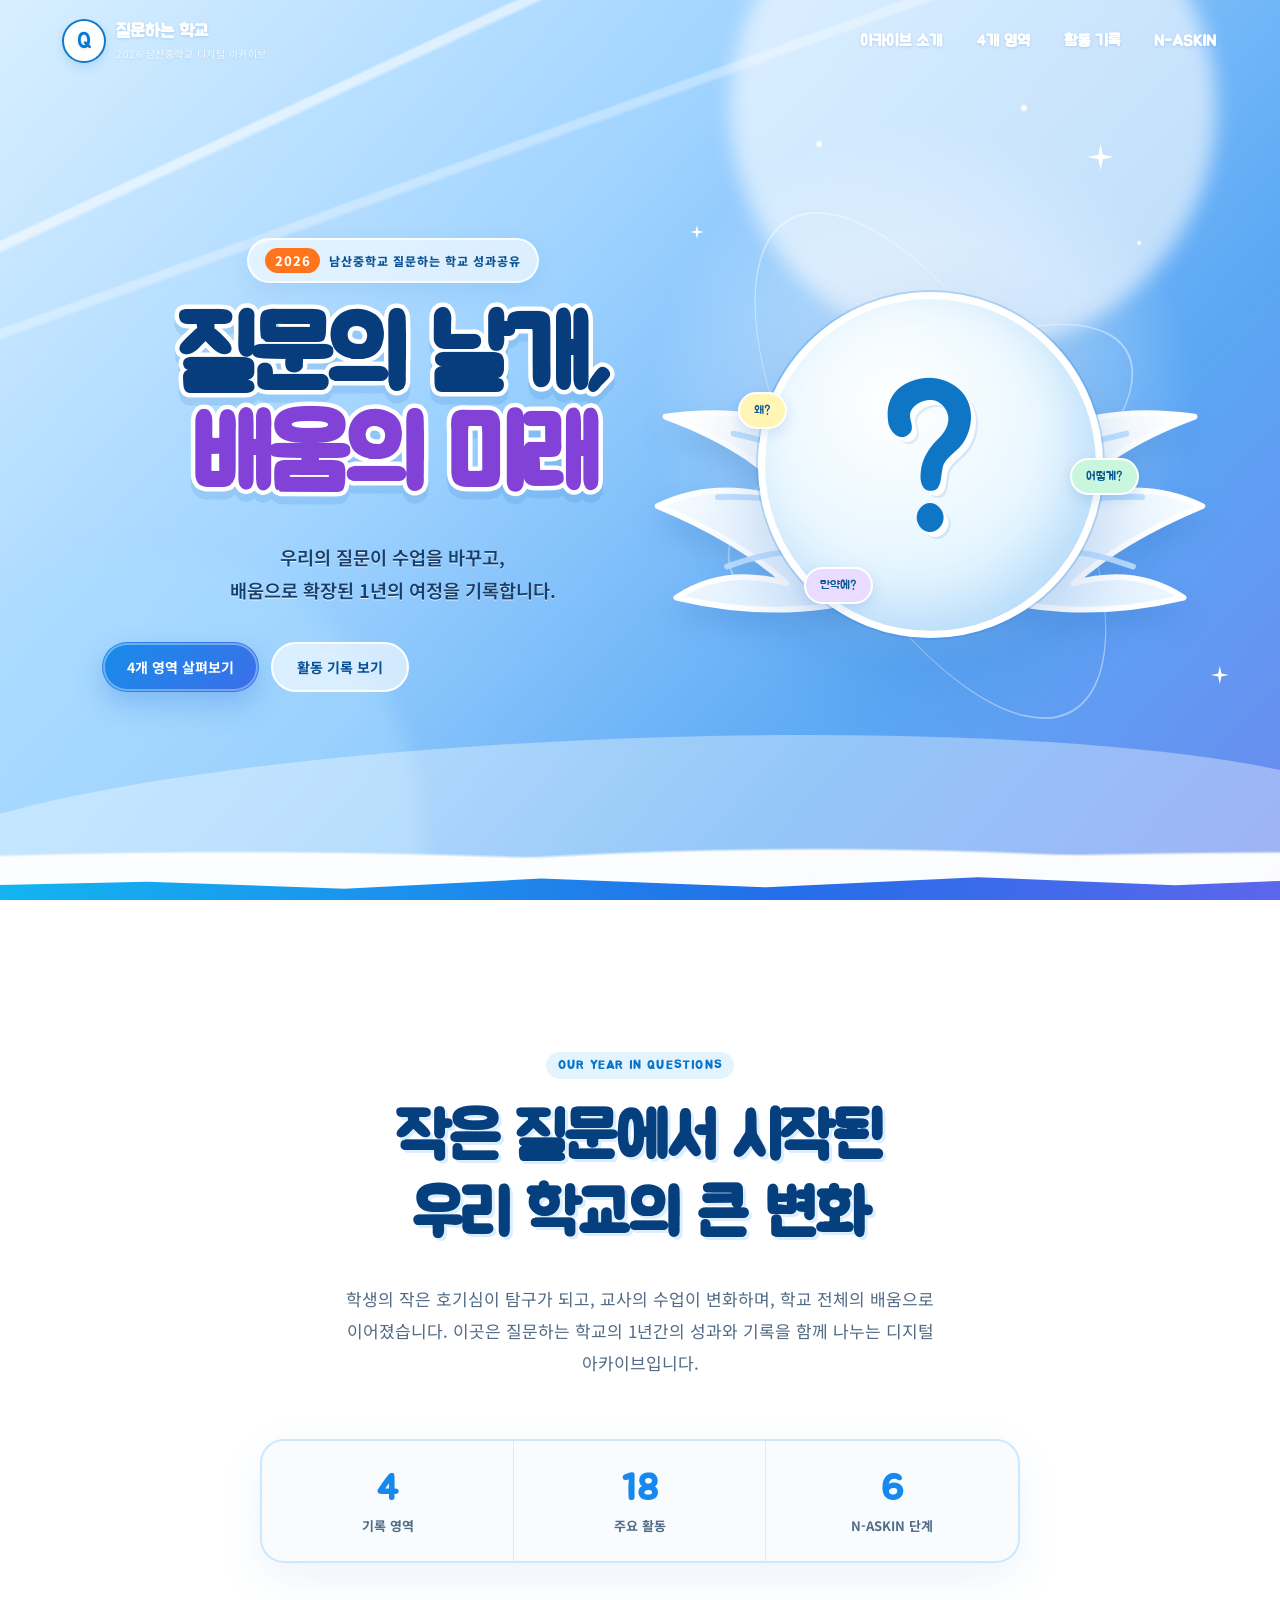
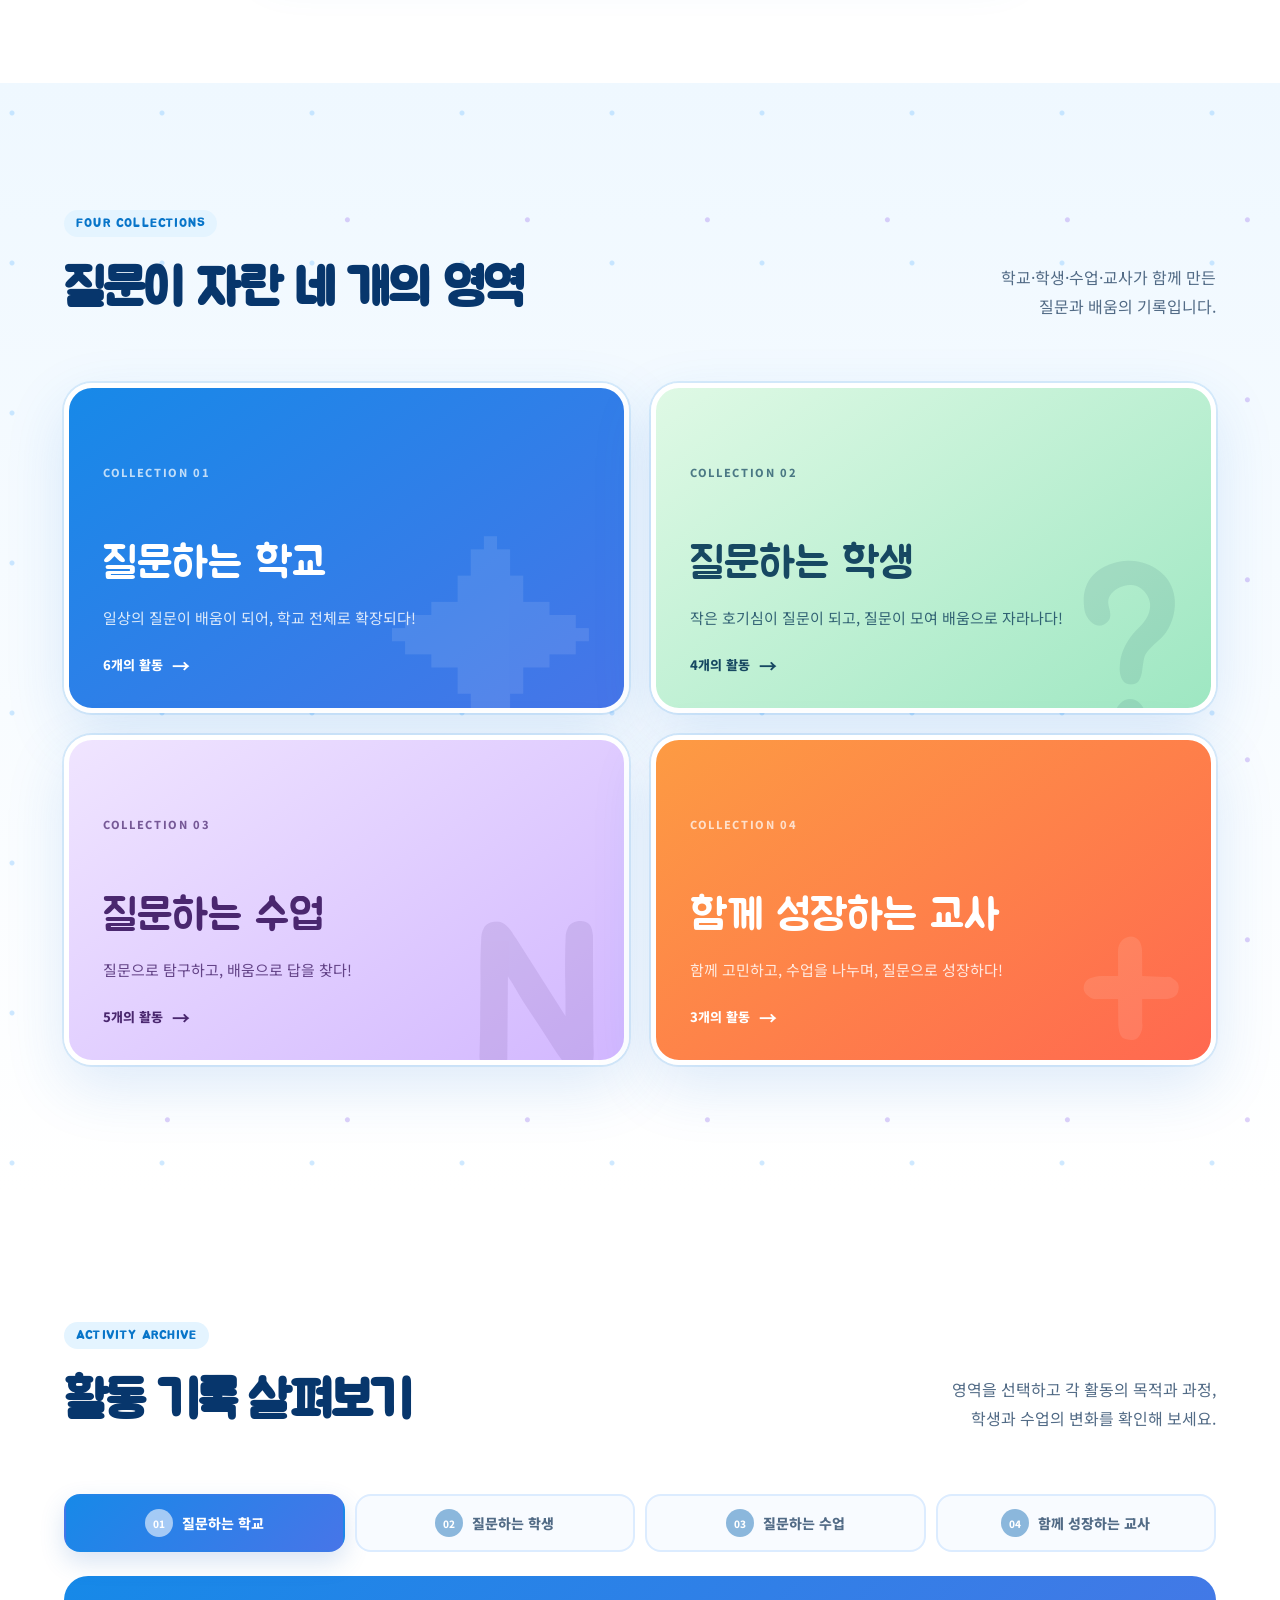
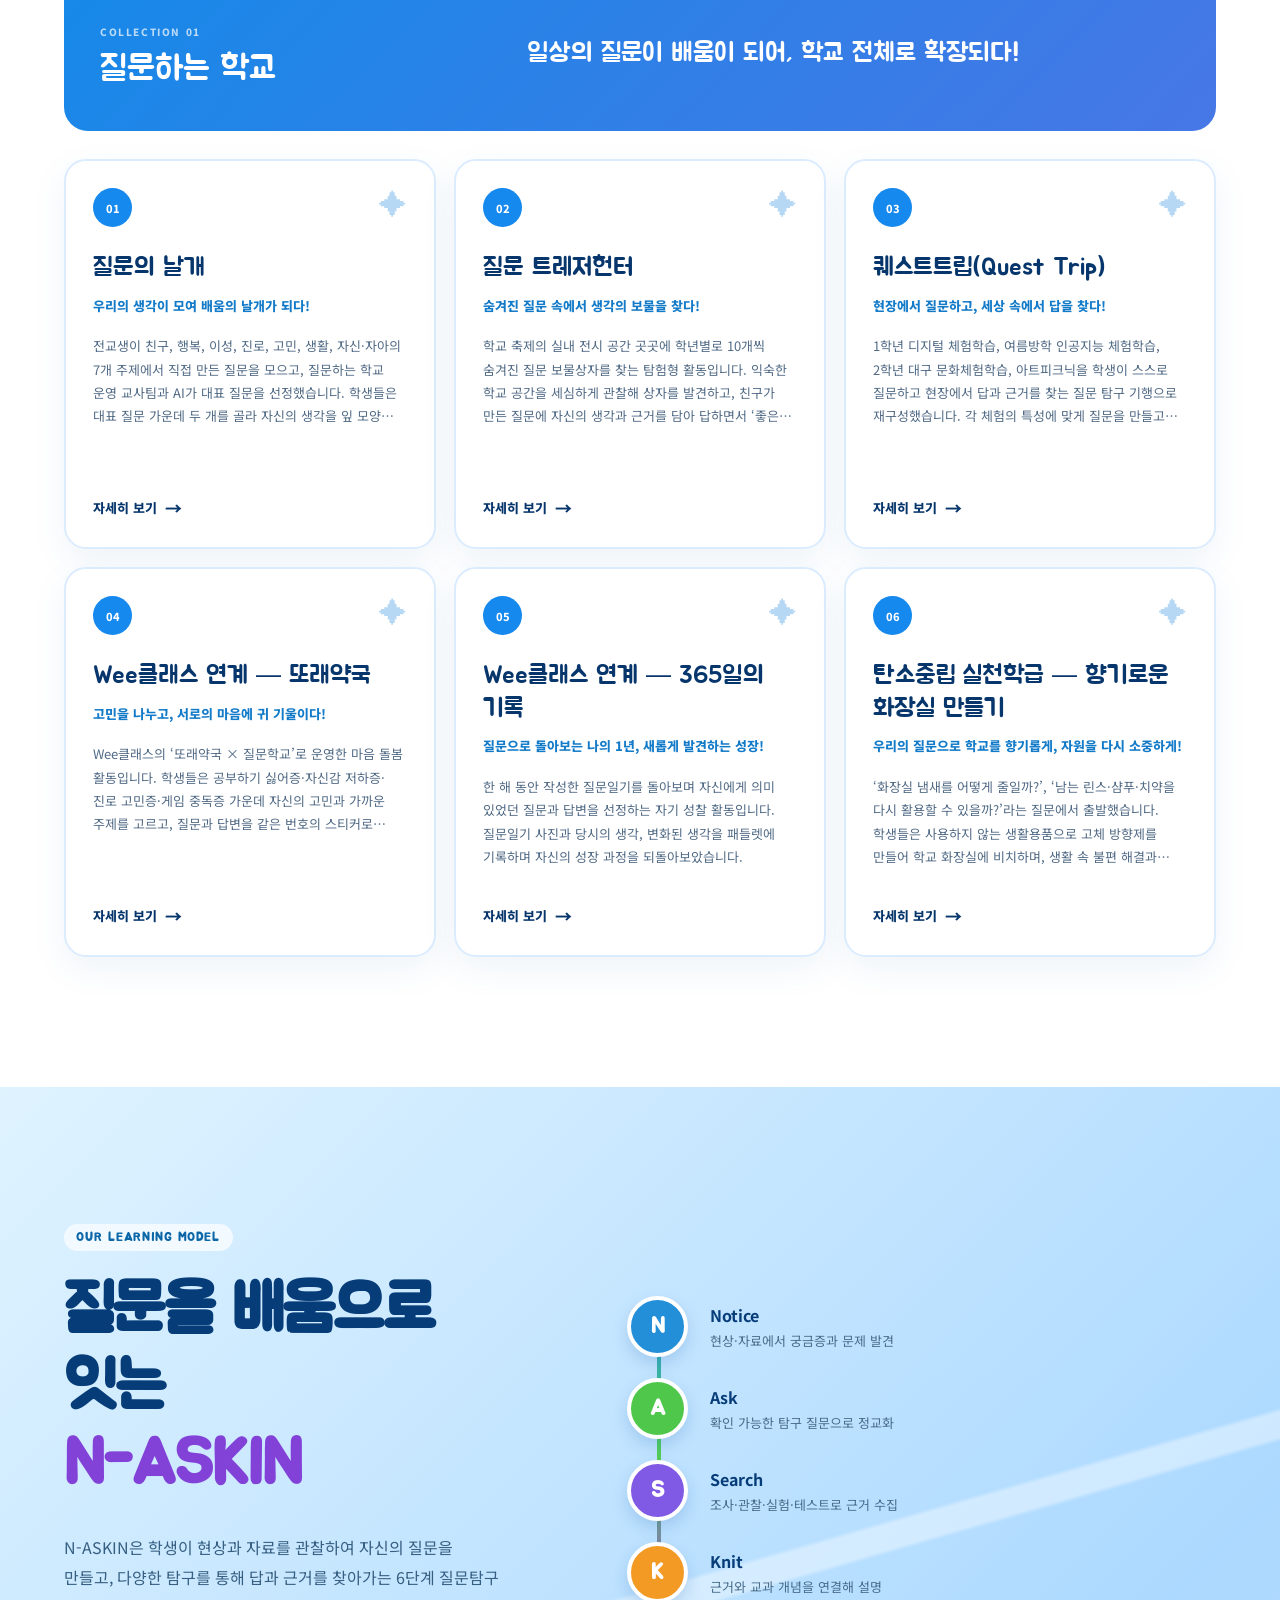
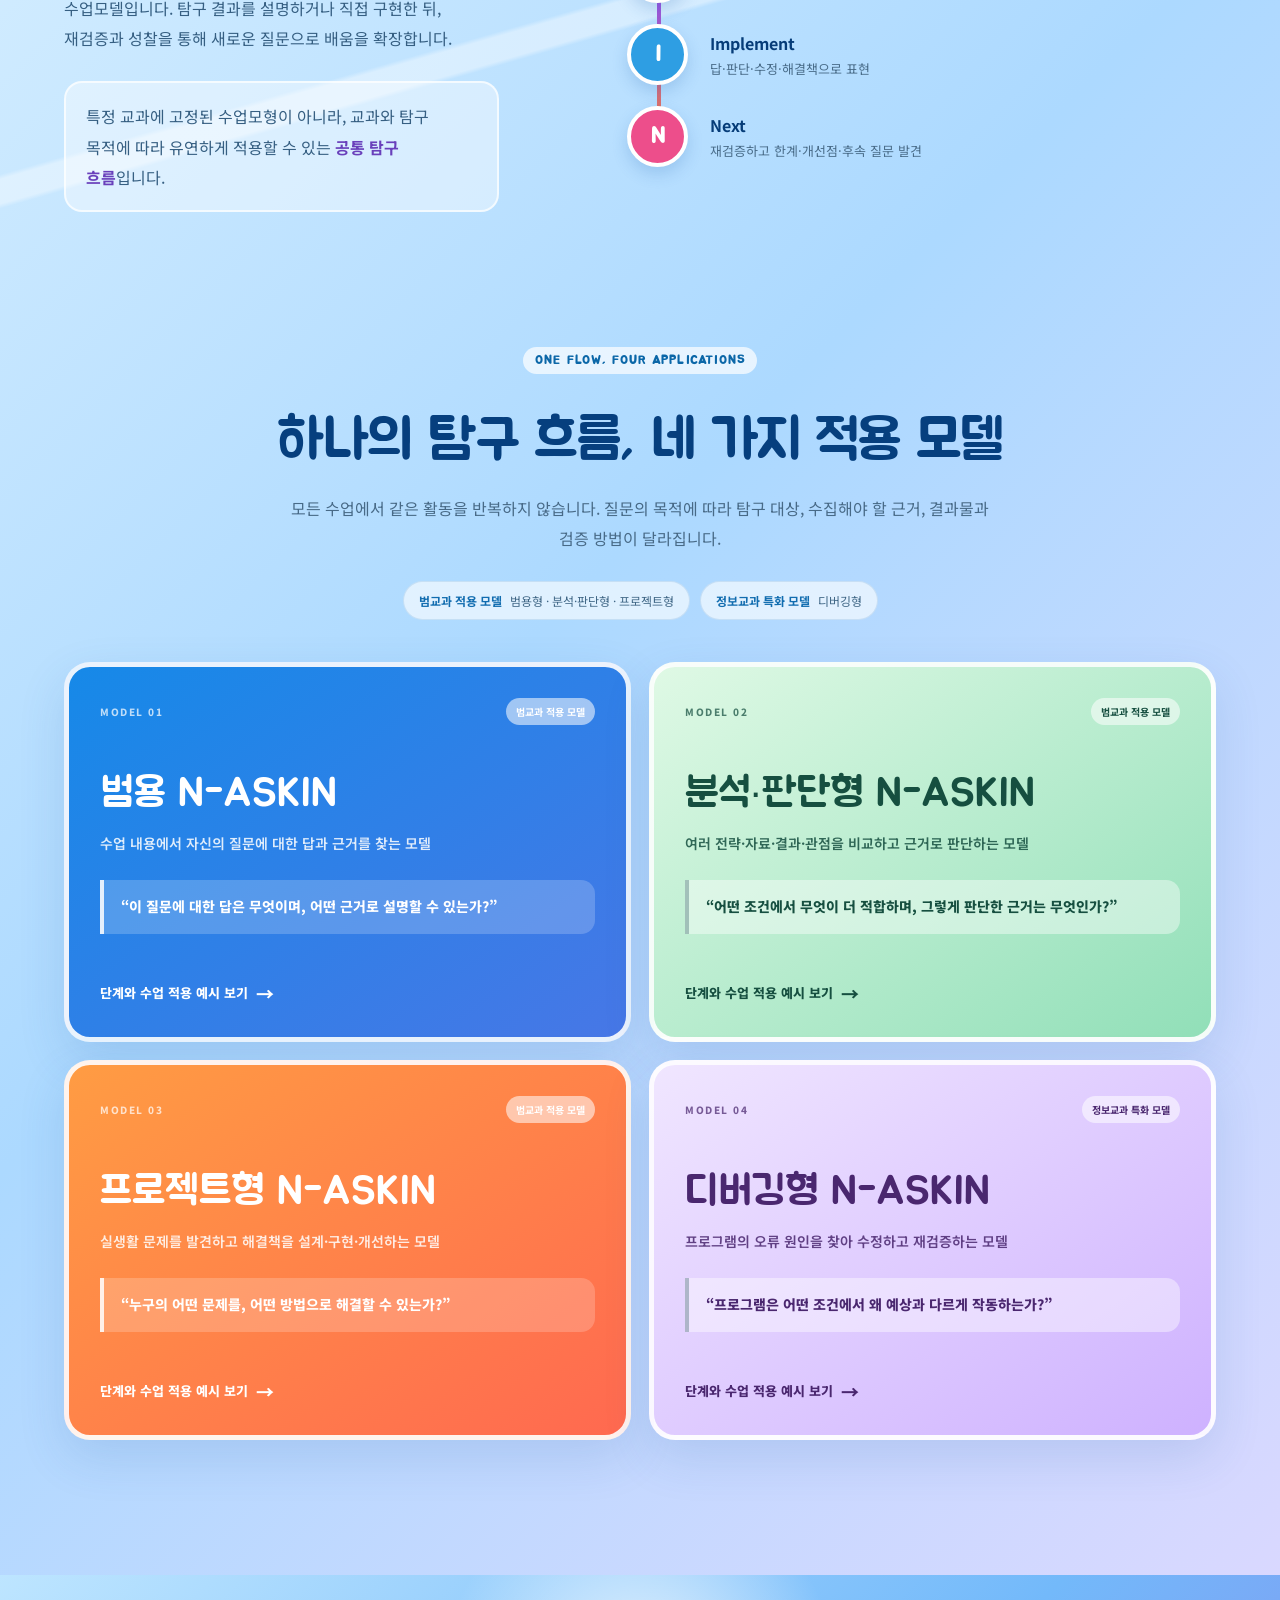
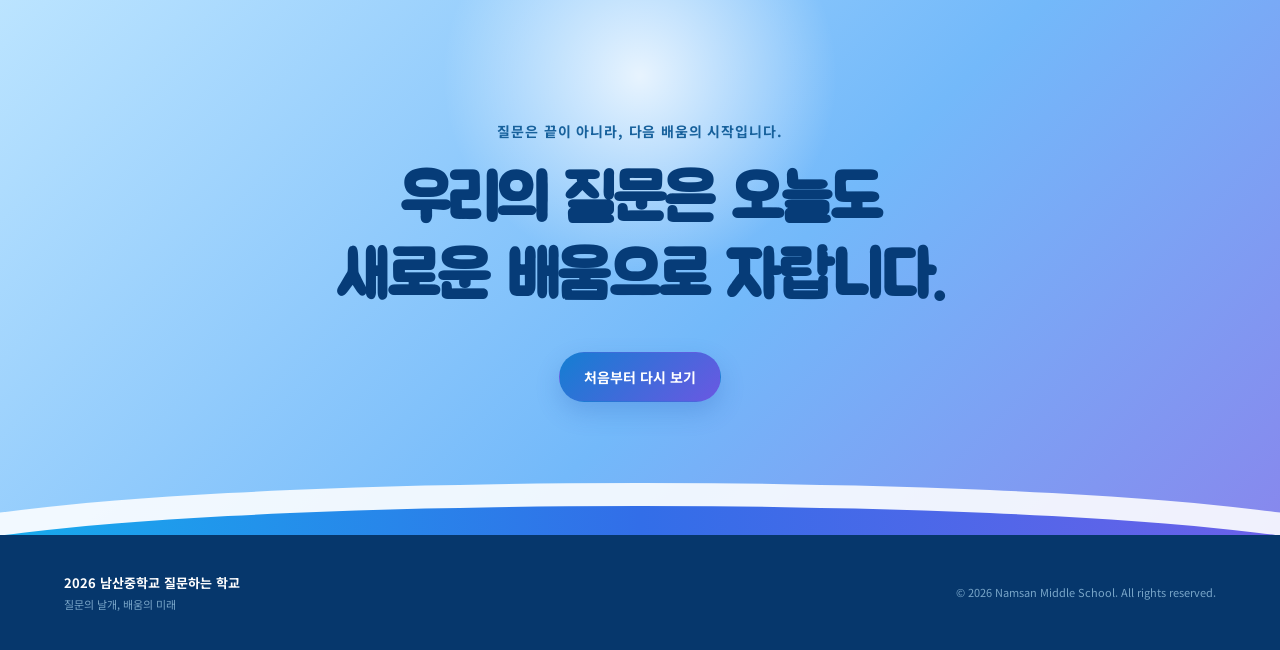
==== commit dead11ef: "Add files via upload" ====
--- a/index.html
+++ b/index.html
@@ -71,7 +71,7 @@
       <h2>작은 질문에서 시작된<br />우리 학교의 큰 변화</h2>
       <p>학생의 작은 호기심이 탐구가 되고, 교사의 수업이 변화하며, 학교 전체의 배움으로 이어졌습니다. 이곳은 질문하는 학교의 1년간의 성과와 기록을 함께 나누는 디지털 아카이브입니다.</p>
       <div class="summary-strip" aria-label="아카이브 구성">
-        <div><strong>4</strong><span>기록 영역</span></div><div><strong>17</strong><span>주요 활동</span></div><div><strong>6</strong><span>N-ASKIN 단계</span></div>
+        <div><strong>4</strong><span>기록 영역</span></div><div><strong>18</strong><span>주요 활동</span></div><div><strong>6</strong><span>N-ASKIN 단계</span></div>
       </div>
     </section>
 
--- a/css/styles.css
+++ b/css/styles.css
@@ -526,6 +526,7 @@
 .purple .activity-subtitle { color: #7440bd; }
 .orange .activity-subtitle { color: #d85f20; }
 .activity-preview { display: -webkit-box; margin: 18px 0 24px; overflow: hidden; color: var(--muted); font-size: 13px; line-height: 1.8; -webkit-line-clamp: 4; -webkit-box-orient: vertical; }
+.activity-schedule { margin: -14px 0 20px; color: #9b6330; font-size: 13px; font-weight: 800; line-height: 1.6; }
 .activity-card button { display: flex; align-items: center; gap: 8px; margin-top: auto; padding: 0; color: var(--ink); border: 0; background: none; font-family: inherit; font-size: 13px; font-weight: 800; cursor: pointer; }
 .activity-card button span { font-size: 17px; transition: transform .2s; }
 .activity-card button:hover span { transform: translateX(5px); }
@@ -555,6 +556,7 @@
 .dialog-section { padding: 38px 60px 0; }
 .dialog-section h3, .outcome-box > span { margin: 0 0 15px; color: #167bc8; font-size: 12px; font-weight: 800; letter-spacing: .08em; }
 .dialog-introduction { margin: 0; color: #4d647b; font-size: 15px; line-height: 1.95; }
+.dialog-schedule { margin: 12px 0 0; color: #9b6330; font-size: 14px; font-weight: 800; }
 .process-list { display: grid; gap: 11px; margin: 0; padding: 0; list-style: none; }
 .process-list li { display: grid; grid-template-columns: 44px 1fr; align-items: center; gap: 14px; min-height: 68px; padding: 12px 18px; border: 1px solid #dbeaff; border-radius: 16px; background: #f7fbff; }
 .process-list b { display: grid; place-items: center; width: 36px; height: 36px; color: white; border-radius: 50%; background: var(--blue); font-size: 10px; }
@@ -568,10 +570,34 @@
 .orange .outcome-box { background: linear-gradient(135deg, #fff0e6, #fff8f3); }
 .outcome-box > span { display: block; }
 .outcome-box p { margin: 0; color: #284c70; font-size: 15px; font-weight: 700; line-height: 1.85; }
-.dialog-gallery { display: grid; grid-template-columns: repeat(2, 1fr); gap: 12px; }
-.dialog-gallery img { width: 100%; border-radius: 14px; }
+.activity-highlight-grid { display: grid; grid-template-columns: repeat(3, minmax(0, 1fr)); gap: 12px; }
+.activity-highlight-grid article { padding: 20px; border: 1px solid #dbeaff; border-radius: 17px; background: linear-gradient(145deg, #f8fcff, #eef7ff); }
+.activity-highlight-grid b { display: block; margin-bottom: 8px; color: #1979bb; font-size: 13px; }
+.activity-highlight-grid p { margin: 0; color: #506a80; font-size: 12px; line-height: 1.7; }
+.dialog-gallery { display: grid; grid-template-columns: repeat(2, 1fr); gap: 14px; }
+.dialog-gallery figure { overflow: hidden; margin: 0; border: 1px solid #dfebf5; border-radius: 16px; background: #f7fbff; }
+.dialog-gallery img { display: block; width: 100%; aspect-ratio: 4 / 3; object-fit: cover; }
+.dialog-gallery figcaption { padding: 12px 14px; color: #4f6b83; font-size: 11px; font-weight: 700; line-height: 1.55; }
 .dialog-resources { display: grid; gap: 8px; padding-bottom: 55px; }
 .dialog-resources a { display: flex; justify-content: space-between; padding: 16px 18px; border: 1px solid #dbeaff; border-radius: 13px; background: #f8fbff; font-weight: 700; }
+
+/* 퀘스트트립 체험별 질문탐구 */
+.quest-program-section { padding-top: 45px; }
+.quest-program-grid { display: grid; grid-template-columns: repeat(2, minmax(0, 1fr)); gap: 18px; }
+.quest-program-card { display: flex; flex-direction: column; min-width: 0; padding: 25px; border: 1px solid #d6e9fb; border-radius: 21px; background: linear-gradient(145deg, #f8fcff, #eef7ff); box-shadow: 0 12px 30px rgba(32,101,160,.08); }
+.quest-program-heading { display: grid; grid-template-columns: 40px minmax(0, 1fr); align-items: start; gap: 12px; }
+.quest-program-heading > span { display: grid; place-items: center; width: 38px; height: 38px; color: white; border-radius: 50%; background: linear-gradient(135deg, #1388df, #496ee0); font-size: 10px; font-weight: 800; }
+.quest-program-heading b { display: inline-block; margin-bottom: 7px; padding: 4px 8px; color: #2670a9; border-radius: 999px; background: #dff1ff; font-size: 10px; line-height: 1.4; }
+.quest-program-heading h4 { margin: 0; color: #124e7f; font-family: "Jua", sans-serif; font-size: 23px; font-weight: 400; line-height: 1.25; }
+.quest-program-summary { margin: 19px 0 0; color: #506b83; font-size: 13px; line-height: 1.8; }
+.quest-program-question { display: grid; gap: 7px; margin: 20px 0 0; padding: 16px 17px; color: #174f7a; border: 0; border-left: 4px solid #3a8fd1; border-radius: 0 14px 14px 0; background: white; }
+.quest-program-question b { color: #1680cd; font-size: 10px; letter-spacing: .08em; }
+.quest-program-question span { font-size: 13px; font-weight: 800; line-height: 1.7; }
+.quest-program-activities { display: grid; gap: 9px; margin: 20px 0 0; padding: 0; counter-reset: quest-step; list-style: none; }
+.quest-program-activities li { position: relative; padding-left: 28px; color: #3d5f7a; font-size: 12px; line-height: 1.65; counter-increment: quest-step; }
+.quest-program-activities li::before { position: absolute; top: 1px; left: 0; display: grid; place-items: center; width: 20px; height: 20px; content: counter(quest-step); color: #2b78af; border-radius: 50%; background: #dcefff; font-size: 9px; font-weight: 800; }
+.quest-program-evidence { display: grid; gap: 5px; margin: auto 0 0; padding-top: 20px; color: #547087; font-size: 11px; line-height: 1.65; }
+.quest-program-evidence b { color: #1975b6; font-size: 10px; letter-spacing: .04em; }
 
 @media (max-width: 980px) {
   .activity-grid { grid-template-columns: repeat(2, 1fr); }
@@ -586,6 +612,8 @@
   .activity-card { min-height: 350px; }
   .dialog-header { padding: 55px 25px 34px; }
   .dialog-section { padding: 30px 25px 0; }
+  .activity-highlight-grid { grid-template-columns: 1fr; }
+  .quest-program-grid { grid-template-columns: 1fr; }
   .outcome-box { margin: 30px 25px 40px; padding: 23px; }
 }
 
@@ -707,3 +735,245 @@
   .model-scope-note { display: grid; }
   .model-subjects { margin: 26px 25px 40px; }
 }
+
+
+/* M&Q 프로젝트 – 질문카드, 선정 기준, 월별 기록 */
+.mq-section-kicker { margin-bottom: 10px; color: #cd4e89; font-size: 10px; font-weight: 900; letter-spacing: .14em; }
+.mq-guide-intro { margin: 0 0 20px; color: #526d84; font-size: 13px; line-height: 1.85; }
+.mq-route-grid { display: grid; grid-template-columns: repeat(3, minmax(0,1fr)); gap: 10px; margin: 20px 0 25px; }
+.mq-route-grid article { padding: 17px 15px; border: 1px solid #e5dcf5; border-radius: 17px; background: #faf7ff; }
+.mq-route-grid strong { display: block; color: #6841a2; font-size: 12px; line-height: 1.55; }
+.mq-route-grid p { margin: 7px 0 0; color: #5e6381; font-size: 11px; line-height: 1.8; }
+.mq-guide-grid { display: grid; grid-template-columns: 1fr 1fr; align-items: start; gap: 14px; }
+.mq-guide-grid figure { overflow: hidden; margin: 0; border: 1px solid #e5dff5; border-radius: 16px; background: #fafaff; }
+.mq-guide-grid a { display: flex; align-items: center; justify-content: center; min-height: 230px; padding: 8px; }
+.mq-guide-grid img { display: block; width: 100%; max-height: 420px; object-fit: contain; }
+.mq-guide-grid figcaption { display: grid; gap: 6px; padding: 13px 15px 16px; border-top: 1px solid #ece5f9; }
+.mq-guide-grid figcaption b { color: #5c3989; font-size: 12px; }
+.mq-guide-grid figcaption span { color: #65758a; font-size: 11px; line-height: 1.65; }
+.mq-criteria-grid { display: grid; grid-template-columns: 1fr 1fr; gap: 16px; }
+.mq-criteria-grid article { padding: 20px 22px; border: 1px solid #e9e1f3; border-radius: 18px; background: #fcf9ff; }
+.mq-criteria-grid article:nth-child(2) { border-color: #f2dde8; background: #fff8fb; }
+.mq-criteria-grid h4 { margin: 0 0 12px; color: #6245a9; font-size: 15px; }
+.mq-criteria-grid article:nth-child(2) h4 { color: #c24687; }
+.mq-criteria-grid ul { display: grid; gap: 13px; margin: 0; padding: 0; list-style: none; }
+.mq-criteria-grid li { display: grid; gap: 3px; }
+.mq-criteria-grid li b { color: #354f80; font-size: 12px; }
+.mq-criteria-grid li span { color: #69758c; font-size: 11px; line-height: 1.6; }
+.mq-photo-section .dialog-gallery img { aspect-ratio: 3/4; object-fit: contain; background: #f4f5fa; }
+.mq-photo-section .dialog-gallery a { display: block; }
+.mq-month-section { padding-bottom: 55px; }
+.mq-month-tabs { display: grid; grid-template-columns: repeat(6, minmax(0,1fr)); gap: 7px; margin: 19px 0 20px; }
+.mq-month-tabs button { min-height: 44px; padding: 10px 5px; color: #694d8c; border: 1px solid #e2d5ee; border-radius: 12px; background: #f9f5ff; font: inherit; font-size: 12px; font-weight: 800; cursor: pointer; }
+.mq-month-tabs button[aria-selected="true"] { color: white; border-color: #6641bd; background: #6641bd; box-shadow: 0 5px 13px rgba(102,65,189,.18); }
+.mq-month-tabs button:focus-visible, .mq-guide-grid a:focus-visible, .mq-month-posters a:focus-visible { outline: 3px solid #f1a1d2; outline-offset: 3px; }
+.mq-month-summary { display: flex; flex-wrap: wrap; align-items: center; gap: 7px 15px; margin-bottom: 14px; }
+.mq-month-summary strong { color: #5c3ca7; font-size: 17px; }
+.mq-month-summary span { color: #7a8093; font-size: 11px; line-height: 1.6; }
+.mq-month-posters { display: grid; grid-template-columns: repeat(2,minmax(0,1fr)); align-items: start; gap: 13px; }
+.mq-month-posters figure { overflow: hidden; margin: 0; border: 1px solid #e3ddec; border-radius: 15px; background: #fbfaff; }
+.mq-month-posters a { display: block; }
+.mq-month-posters img { display: block; width: 100%; height: auto; }
+.mq-month-posters figcaption { display: flex; flex-direction: column; gap: 5px; padding: 12px 13px; color: #52657f; font-size: 11px; font-weight: 600; line-height: 1.55; }
+.mq-month-posters figcaption b { color: #d14982; font-size: 11px; letter-spacing: .05em; }
+.mq-poster-answer figcaption b { color: #584fc3; }
+.mq-month-posters figcaption span { color: #88829c; font-size: 10px; }
+@media (max-width: 720px) {
+  .mq-route-grid { grid-template-columns: 1fr; }
+  .mq-guide-grid, .mq-criteria-grid { grid-template-columns: 1fr; }
+  .mq-guide-grid a { min-height: 0; }
+  .mq-month-tabs { grid-template-columns: repeat(3,minmax(0,1fr)); }
+  .mq-month-posters { grid-template-columns: 1fr; }
+}
+@media (max-width: 420px) { .mq-photo-section .dialog-gallery { grid-template-columns: 1fr; } }
+
+.mq-writing-checklist { margin: 20px 0 25px; padding: 20px; border-radius: 18px; background: #f3f3ff; }
+.mq-writing-checklist h4 { margin: 0 0 15px; color: #59429e; font-size: 14px; }
+.mq-writing-checklist > div { display: grid; grid-template-columns: repeat(3,minmax(0,1fr)); gap: 10px; }
+.mq-writing-checklist article { display: grid; gap: 7px; padding: 14px; border-radius: 13px; background: #fff; }
+.mq-writing-checklist b { color: #6953bb; font-size: 12px; }
+.mq-writing-checklist span { color: #65708c; font-size: 11px; line-height: 1.6; }
+@media (max-width: 720px) { .mq-writing-checklist > div { grid-template-columns: 1fr; } }
+
+
+/* 질문탐구대회 v2.9: 인문학 · 수학 · 과학 영역별 아카이브 */
+.inquiry-contest-section { padding-bottom: 42px; }
+.inquiry-kicker { display: block; margin-bottom: 8px; color: #7e59b7; font-size: 10px; letter-spacing: .18em; font-weight: 900; }
+.inquiry-overview { max-width: 700px; margin: 0 0 20px; color: #5a6e88; font-size: 13px; line-height: 1.85; }
+.inquiry-track-tabs { display: grid; grid-template-columns: repeat(3,minmax(0,1fr)); gap: 10px; margin-bottom: 22px; }
+.inquiry-track-tabs button { min-height: 50px; border: 1px solid #dacced; border-radius: 13px; color: #684b87; background: #f8f5fe; font-family: inherit; font-weight: 800; font-size: 14px; cursor: pointer; transition: background .2s, transform .2s; }
+.inquiry-track-tabs button[aria-selected="true"] { color: white; border-color: #7851c0; background: linear-gradient(135deg,#7750c1,#9d68c9); box-shadow: 0 8px 18px rgba(106,67,173,.17); }
+.inquiry-track-tabs button:hover { transform: translateY(-1px); }
+.inquiry-track-tabs button:focus-visible, .inquiry-gallery a:focus-visible, .inquiry-report-viewer a:focus-visible, .inquiry-report-actions button:focus-visible { outline: 3px solid #e99cdb; outline-offset: 3px; }
+.inquiry-track-panel { animation: inquiryReveal .24s ease-out; }
+@keyframes inquiryReveal { from {opacity:.6;transform:translateY(6px)} to {opacity:1;transform:translateY(0)} }
+.inquiry-track-header { padding: 26px 27px; border-radius: 19px; border: 1px solid #e8def5; background: linear-gradient(145deg,#f9f6ff,#fff); }
+.inquiry-track-header > span { display: block; margin-bottom: 7px; color: #9168b5; font-size: 10px; font-weight: 900; letter-spacing: .13em; }
+.inquiry-track-header h4 { margin: 0 0 12px; color: #543681; font-family: "Jua",sans-serif; font-size: clamp(23px,3.4vw,30px); font-weight: 400; line-height: 1.35; }
+.inquiry-track-header p { margin: 0; font-size: 13px; line-height: 1.9; color: #566782; }
+.inquiry-focus-grid { display:grid; grid-template-columns:repeat(3,minmax(0,1fr)); gap: 10px; margin-top: 15px; }
+.inquiry-focus-grid article { padding: 18px 15px; border: 1px solid #e3e8f7; background: #f9fbff; border-radius: 16px; }
+.inquiry-focus-grid article > span { color: #9b6cc0; font-size: 11px; font-weight: 900; }
+.inquiry-focus-grid h5 { margin: 8px 0 9px; color: #4e4785; font-size: 13px; line-height: 1.45; }
+.inquiry-focus-grid p { margin: 0; color: #66758a; font-size: 11px; line-height: 1.77; }
+.inquiry-gallery-header { margin: 35px 0 16px; }
+.inquiry-gallery-header h4 { margin: 0 0 8px; color: #523e7c; font-family: "Jua",sans-serif; font-size: 25px; font-weight: 400; }
+.inquiry-gallery-header p { margin: 0; color: #697b8d; font-size: 12px; line-height: 1.75; }
+.inquiry-gallery { display: grid; grid-template-columns: repeat(2,minmax(0,1fr)); gap: 14px; }
+.inquiry-gallery-item { overflow: hidden; margin: 0; border-radius: 16px; border: 1px solid #e1e8f2; background: #fbfcff; }
+.inquiry-gallery-item a { display: block; position: relative; }
+.inquiry-gallery-item img { display: block; width: 100%; height: 250px; object-fit: cover; background: #f1f5f9; }
+.inquiry-gallery-item.inquiry-work img { object-fit: contain; background: #f5f5f7; }
+.inquiry-gallery-item a > span { position: absolute; bottom: 9px; right: 9px; padding: 5px 8px; border-radius: 999px; color: #fff; background: rgba(49,47,73,.7); font-size: 10px; font-weight: 700; }
+.inquiry-gallery-item figcaption { padding: 12px 13px; min-height: 52px; color: #576b84; font-size: 11px; line-height: 1.65; }
+.inquiry-report-section { margin-top: 34px; padding-top: 5px; border-top: 1px dashed #ddd3e9; }
+.inquiry-report-head { display: flex; justify-content: space-between; align-items: center; gap: 12px; padding: 14px 15px; border-radius: 14px; background: #f3edfc; }
+.inquiry-report-head > div:first-child { display: grid; gap: 3px; }
+.inquiry-report-head b { color: #624799; font-size: 15px; }
+.inquiry-report-head span { color: #817a97; font-size: 11px; }
+.inquiry-report-actions { display: flex; gap: 6px; flex-shrink: 0; }
+.inquiry-report-actions button { border: 1px solid #d1c3e5; background: white; border-radius: 8px; padding: 8px 11px; font: inherit; color: #67478f; font-size: 11px; font-weight: 800; cursor: pointer; }
+.inquiry-report-actions button:disabled { opacity:.35; cursor:not-allowed; }
+.inquiry-report-pages { display: grid; grid-template-columns: repeat(2,minmax(0,1fr)); gap: 13px; margin-top: 13px; }
+.inquiry-report-pages figure { overflow:hidden; margin:0; border-radius:12px; border: 1px solid #dce4ed; background: white; }
+.inquiry-report-pages img { display:block; width: 100%; height: auto; }
+.inquiry-report-pages figcaption { text-align:center; padding:8px; font-size:10px; color:#6c7892; }
+.inquiry-text-only { padding: 18px 20px; border-radius: 13px; color:#6b5e82; background: #f6f2fb; font-size: 12px; }
+@media (max-width: 720px) { .inquiry-focus-grid { grid-template-columns: 1fr; } .inquiry-focus-grid article { padding: 15px; } .inquiry-gallery-item img { height: 230px; } }
+@media (max-width: 520px) { .inquiry-track-header { padding: 21px 19px; } .inquiry-gallery { grid-template-columns: 1fr; } .inquiry-gallery-item img { height: 280px; } .inquiry-report-pages { grid-template-columns: 1fr; } .inquiry-report-head { flex-wrap: wrap; } .inquiry-track-tabs button { font-size: 13px; } }
+
+
+/* v3.0: N-ASKIN 수업모델 전용 흐름 및 QUEST 비교 섹션 */
+.naskin-flow-section { padding-top: 42px; }
+.naskin-flow-grid { display: grid; grid-template-columns: repeat(3, minmax(0,1fr)); gap: 12px; }
+.naskin-flow-grid article { position: relative; padding: 18px 16px 16px; border: 1px solid #d9ebf7; border-radius: 17px; background: linear-gradient(145deg,#f9fdff,#eef8ff); }
+.naskin-flow-grid article > span { display: inline-block; margin-bottom: 8px; color: #7ca3c2; font-size: 10px; font-weight: 900; letter-spacing: .08em; }
+.naskin-flow-grid article > b { display: grid; place-items: center; width: 36px; height: 36px; margin-bottom: 10px; border-radius: 50%; background: linear-gradient(135deg,#1e89d5,#4f68db); color: #fff; font-size: 16px; }
+.naskin-flow-grid h4 { margin: 0 0 8px; color: #14517b; font-size: 14px; line-height: 1.4; }
+.naskin-flow-grid p { margin: 0; color: #557086; font-size: 11px; line-height: 1.72; }
+.naskin-section-kicker { display: block; margin-bottom: 8px; color: #7a58bb; font-size: 10px; font-weight: 900; letter-spacing: .18em; }
+.naskin-comparison-intro { max-width: 730px; margin: 0 0 18px; color: #5f7087; font-size: 13px; line-height: 1.85; }
+.naskin-comparison-table { display: grid; grid-template-columns: 1.05fr 1.55fr 1.55fr; gap: 1px; overflow: hidden; border: 1px solid #e2dff0; border-radius: 18px; background: #e2dff0; }
+.naskin-comparison-head { padding: 14px 15px; color: #fff; font-size: 12px; font-weight: 900; letter-spacing: .04em; }
+.naskin-comparison-head.aspect { background: #5e67b9; }
+.naskin-comparison-head.quest { background: #8a7cc9; }
+.naskin-comparison-head.naskin { background: #3c86c6; }
+.naskin-compare-aspect, .naskin-compare-body { padding: 16px 15px; background: #fff; }
+.naskin-compare-aspect { display: flex; align-items: center; }
+.naskin-compare-aspect b { color: #4e4f82; font-size: 12px; line-height: 1.5; }
+.naskin-compare-body.quest { background: #fbfaff; }
+.naskin-compare-body.naskin { background: #f7fbff; }
+.naskin-compare-body p { margin: 0; color: #607086; font-size: 11px; line-height: 1.8; }
+@media (max-width: 780px) { .naskin-flow-grid { grid-template-columns: 1fr 1fr; } .naskin-comparison-table { grid-template-columns: 1fr; background: transparent; border: 0; gap: 10px; } .naskin-comparison-head { display: none; } .naskin-compare-aspect { padding: 14px 15px 0; border: 1px solid #e4e7f0; border-bottom: 0; border-radius: 16px 16px 0 0; background: #f6f8fd; } .naskin-compare-body { border: 1px solid #e4e7f0; } .naskin-compare-body.quest { border-top: 0; border-radius: 0; } .naskin-compare-body.naskin { margin-top: -10px; border-top: 0; border-radius: 0 0 16px 16px; } .naskin-compare-body.quest::before, .naskin-compare-body.naskin::before { display: block; margin-bottom: 6px; font-size: 10px; font-weight: 900; letter-spacing: .1em; } .naskin-compare-body.quest::before { content: "QUEST"; color: #7d66b6; } .naskin-compare-body.naskin::before { content: "N-ASKIN"; color: #2b7ab7; } }
+@media (max-width: 520px) { .naskin-flow-grid { grid-template-columns: 1fr; } }
+
+/* v3.1 · 수리·과학 교과 수학 질문탐구 상세 기록 */
+.math-lesson-section { padding-top: 35px; }
+.math-lesson-eyebrow { display:block; color:#287fb9; font-weight:900; font-size:11px; letter-spacing:.13em; margin-bottom:9px; }
+.math-lesson-section > h3 { margin-bottom:12px; }
+.math-lesson-intro { font-size:13px; line-height:1.85; color:#5a7089; margin:0 0 19px; }
+.math-lesson-goals { padding:19px 22px; border:1px solid #d5e9f8; border-radius:17px; background:#f6fbff; }
+.math-lesson-goals > b { display:block; color:#1e6699; font-size:14px; }
+.math-lesson-goals ul { margin:9px 0 12px; padding-left:20px; line-height:1.75; font-size:12px; color:#46657c; }
+.math-lesson-goals p { color:#62798b; font-size:12px; margin:0; }
+.math-lesson-goals strong { color:#1e6699; margin-right:6px; }
+.math-lesson-subheading { margin:34px 0 14px; color:#1b5c87; font-family:"Jua",sans-serif; font-size:24px; font-weight:400; }
+.math-lesson-flow { display:grid; grid-template-columns:repeat(2,minmax(0,1fr)); gap:11px; }
+.math-lesson-flow article { display:grid; grid-template-columns:28px 37px minmax(0,1fr); align-items:start; gap:10px; padding:17px 15px; background:#f7fbff; border:1px solid #dfebf5; border-radius:15px; }
+.math-lesson-flow article > span { font-size:10px; font-weight:900; color:#83a3bb; padding-top:10px; }
+.math-lesson-flow article > b { display:grid; place-items:center; height:35px; width:35px; color:#fff; font-weight:900; background:#328dcc; border-radius:11px; font-size:18px; }
+.math-lesson-flow h5 { margin:1px 0 5px; color:#1c618e; font-size:13px; line-height:1.5; }
+.math-lesson-flow p { color:#526f88; font-size:11px; line-height:1.72; margin:0; }
+.math-question-grid { display:grid; grid-template-columns:repeat(2,minmax(0,1fr)); gap:10px; }
+.math-question-grid article { padding:17px 18px; border:1px solid #e0e7f2; border-left:4px solid #78a9d4; border-radius:13px; background:#fbfdff; }
+.math-question-grid small { display:block; color:#3382b6; font-size:10px; font-weight:900; margin-bottom:8px; }
+.math-question-grid p { margin:0; color:#1f506f; font-size:13px; font-weight:700; line-height:1.7; }
+.math-worksheet-gallery { display:grid; grid-template-columns:repeat(2,minmax(0,1fr)); gap:14px; }
+.math-worksheet-gallery figure { overflow:hidden; margin:0; border:1px solid #e1e7ef; background:#f7faff; border-radius:16px; }
+.math-worksheet-gallery a { display:block; padding:9px; }
+.math-worksheet-gallery a:focus-visible { outline:3px solid #4c99d9; outline-offset:2px; }
+.math-worksheet-gallery img { display:block; width:100%; height:295px; object-fit:contain; background:white; border-radius:10px; }
+.math-worksheet-gallery figcaption { display:flex; flex-direction:column; gap:5px; padding:12px 14px 15px; color:#4e6a83; font-weight:700; line-height:1.55; font-size:11px; }
+.math-worksheet-gallery figcaption span { color:#8193a4; font-weight:400; font-size:10px; }
+@media (max-width:700px) { .math-lesson-flow {grid-template-columns:1fr;} }
+@media (max-width:520px) { .math-question-grid,.math-worksheet-gallery {grid-template-columns:1fr;} .math-worksheet-gallery img {height:260px;} }
+
+
+/* v3.2 기술·가정 메이커 N-ASKIN 세 사례 및 현장 기록 */
+.maker-lesson-section { padding-top: 38px; }
+.maker-overview { margin: 0 0 21px; color: #61718a; font-size: 12px; line-height: 1.9; }
+.maker-track-tabs { display: grid; grid-template-columns: repeat(3,minmax(0,1fr)); gap: 10px; margin: 16px 0 22px; }
+.maker-track-tabs button { min-height: 51px; padding: 12px 8px; border: 1px solid #cce4f5; border-radius: 13px; background: #f5faff; color: #235c7c; font: inherit; font-weight: 800; font-size: 12px; cursor: pointer; }
+.maker-track-tabs button[aria-selected="true"] { color: white; background: #2073a5; border-color: #2073a5; box-shadow: 0 7px 18px rgba(28,118,169,.17); }
+.maker-track-tabs button:focus-visible, .maker-gallery a:focus-visible { outline: 3px solid #f5bd72; outline-offset: 3px; }
+.maker-track-head { padding: 24px 24px 20px; border: 1px solid #dcecf6; background: linear-gradient(135deg,#f5fbff,#fff); border-radius: 18px; }
+.maker-track-head > span { display: block; margin: 0 0 8px; color: #5895b8; font-size: 10px; font-weight: 900; letter-spacing: .13em; }
+.maker-track-head h4 { margin: 0; color: #184e71; font-family: "Jua",sans-serif; font-size: clamp(22px,3.2vw,28px); font-weight: 400; }
+.maker-driving-question { display: grid; gap: 6px; margin-top: 14px; padding: 13px 16px; background: #e8f6ff; border-left: 4px solid #1882bb; border-radius: 0 12px 12px 0; }
+.maker-driving-question b { font-size: 10px; color: #1476a7; }
+.maker-driving-question p { margin: 0; font-size: 13px; font-weight: 800; color: #23506c; line-height: 1.65; }
+.maker-section-title,.maker-gallery-heading h5,.maker-video-section h5 { margin: 26px 0 13px; font-family: "Jua",sans-serif; color: #17577f; font-size: 21px; font-weight: 400; }
+.maker-steps { display: grid; gap: 9px; }
+.maker-step { display: grid; grid-template-columns: 72px minmax(0,1fr); gap: 12px; padding: 15px 17px; border: 1px solid #e0edf5; border-radius: 13px; background: #fbfdff; }
+.maker-step-identifier { display: flex; align-items: center; gap: 7px; }
+.maker-step-identifier span { font-size: 9px; color: #86a0b3; font-weight: 900; }
+.maker-step-identifier b { display: grid; place-items: center; width: 34px; height: 34px; border-radius: 50%; background: #2b81b4; font-size: 16px; color: white; }
+.maker-step h6 { margin: 0 0 5px; color: #2c6386; font-size: 12px; }
+.maker-step p { margin: 0; color: #526b7f; font-size: 12px; line-height: 1.7; }
+.maker-gallery { display: grid; grid-template-columns: repeat(2,minmax(0,1fr)); gap: 13px; }
+.maker-gallery figure { overflow: hidden; margin: 0; border: 1px solid #e1eaf1; border-radius: 14px; background: #fff; }
+.maker-gallery a { display: block; }
+.maker-gallery img { display: block; width: 100%; aspect-ratio: 4 / 3; object-fit: cover; }
+.maker-gallery figcaption { padding: 11px 12px 13px; color: #657789; font-size: 11px; line-height: 1.65; }
+.maker-video-section { margin-top: 28px; }
+.maker-video-section video { display: block; width: 100%; max-height: 480px; object-fit: contain; background: #1e293b; border-radius: 14px; }
+.maker-video-section p { margin: 10px 0 0; color: #657789; font-size: 11px; line-height: 1.65; }
+@media (max-width: 700px) { .maker-track-tabs { gap: 6px; } .maker-track-tabs button { font-size: 11px; padding: 8px 5px; } .maker-gallery { grid-template-columns: 1fr; } }
+@media (max-width: 430px) { .maker-track-head { padding: 18px; } .maker-step { grid-template-columns: 47px minmax(0,1fr); gap: 8px; padding: 13px 10px; } .maker-step-identifier { gap: 2px; flex-direction: column; align-items: flex-start; } .maker-step-identifier b { width: 32px; height: 32px; } }
+
+
+/* v3.3 국어·사회 N-ASKIN 질문탐구 사례, 독서 히어로 활동 기록 */
+.humanities-lesson-section { padding-top: 36px; }
+.humanities-overview { margin:0 0 18px; color:#60758c; font-size:12px; line-height:1.85; }
+.humanities-tabs { display:grid; grid-template-columns:repeat(2,minmax(0,1fr)); gap:11px; margin:18px 0 21px; }
+.humanities-tabs button { min-height:52px; border:1px solid #d8d5f2; border-radius:13px; background:#f8f7ff; color:#645c9d; font:inherit; font-size:13px; font-weight:800; cursor:pointer; }
+.humanities-tabs button[aria-selected="true"] { background:linear-gradient(125deg,#5f6bc1,#8274ca); border-color:#6868be; color:#fff; box-shadow:0 7px 16px rgba(101,98,189,.15); }
+.humanities-tabs button:focus-visible,.humanities-gallery a:focus-visible,.humanities-work-page a:focus-visible,.humanities-work-actions button:focus-visible { outline:3px solid #efb565; outline-offset:3px; }
+.humanities-track-head { padding:24px 24px 22px; background:linear-gradient(145deg,#f8f9ff,#fff); border:1px solid #e0e4f4; border-radius:18px; }
+.humanities-track-head > span { display:block; margin-bottom:9px; color:#7b7aba; font-size:10px; font-weight:900; letter-spacing:.15em; }
+.humanities-track-head h4 { margin:0; color:#494c91; font-size:clamp(22px,3.3vw,29px); line-height:1.4; font-family:"Jua",sans-serif; font-weight:400; }
+.humanities-track-head .humanities-subtitle { margin:6px 0 14px; font-size:14px; font-weight:800; color:#7772b7; }
+.humanities-track-head > p:not(.humanities-subtitle) { margin:0; color:#5c6f88; line-height:1.85; font-size:12px; }
+.humanities-driving-question { display:grid; gap:6px; margin-top:19px; padding:16px 18px; background:#edefff; border-left:4px solid #667acc; border-radius:0 13px 13px 0; }
+.humanities-driving-question small { color:#626db8; font-weight:900; font-size:10px; }
+.humanities-driving-question b { color:#3b4e89; font-size:14px; line-height:1.7; }
+.humanities-subheading { margin:30px 0 14px; color:#54558b; font-family:"Jua",sans-serif; font-size:23px; font-weight:400; line-height:1.4; }
+.humanities-flow-grid { display:grid; grid-template-columns:repeat(2,minmax(0,1fr)); gap:10px; }
+.humanities-flow-step { display:grid; grid-template-columns:27px 43px minmax(0,1fr); align-items:start; gap:10px; min-width:0; padding:16px 13px; border:1px solid #e3e9f4; border-radius:15px; background:#fbfcff; }
+.humanities-flow-step > span { color:#9ca4c1; padding-top:12px; font-size:10px; font-weight:900; }
+.humanities-flow-step > b { display:grid; place-items:center; width:39px; height:39px; color:#fff; border-radius:13px; background:linear-gradient(140deg,#5e83d0,#847aca); font-size:14px; }
+.humanities-flow-step h6 { margin:2px 0 7px; color:#525b91; font-size:12px; line-height:1.45; }
+.humanities-flow-step p { margin:0; color:#60768a; font-size:11px; line-height:1.75; }
+.humanities-meaning { margin-top:19px; padding:18px 21px; border:1px solid #e7e4f5; border-radius:15px; background:#f9f7ff; }
+.humanities-meaning b { color:#6961a6; font-size:12px; }
+.humanities-meaning p { margin:7px 0 0; color:#60708b; line-height:1.85; font-size:12px; }
+.humanities-gallery { display:grid; grid-template-columns:repeat(2,minmax(0,1fr)); gap:13px; }
+.humanities-gallery figure { margin:0; overflow:hidden; border:1px solid #e0e7ef; background:#fdfefe; border-radius:15px; }
+.humanities-gallery a { display:block; }
+.humanities-gallery img { display:block; width:100%; aspect-ratio:4/3; object-fit:cover; }
+.humanities-gallery figcaption { min-height:52px; padding:11px 13px; color:#607588; font-size:11px; line-height:1.6; }
+.humanities-works { margin-top:29px; border-top:1px dashed #dfe5f0; padding-top:4px; }
+.humanities-works-intro { color:#6e7c90; font-size:12px; line-height:1.8; margin:0 0 14px; }
+.humanities-work-nav { display:flex; flex-wrap:wrap; align-items:center; justify-content:space-between; gap:12px; padding:13px 15px; background:#f3f2fb; border-radius:13px; }
+.humanities-work-nav > div:first-child { display:grid; gap:3px; }
+.humanities-work-nav b { color:#5c568d; font-size:13px; }
+.humanities-work-nav span { color:#8c87a2; font-size:10px; }
+.humanities-work-actions { display:flex; gap:8px; }
+.humanities-work-actions button { padding:9px 14px; border:1px solid #dcd8e8; border-radius:10px; color:#5d549b; background:#fff; font:inherit; font-weight:800; font-size:11px; cursor:pointer; }
+.humanities-work-actions button:disabled { opacity:.4; cursor:not-allowed; }
+.humanities-work-page { margin:14px 0 0; padding:15px; border:1px solid #e1e5ee; border-radius:15px; background:#f9fbff; }
+.humanities-work-page a { display:block; width:min(100%,650px); margin:0 auto; }
+.humanities-work-page img { display:block; width:100%; height:auto; max-height:840px; object-fit:contain; background:#fff; box-shadow:0 2px 20px rgba(55,68,105,.10); }
+.humanities-work-page figcaption { text-align:center; padding-top:11px; color:#7d8497; font-size:10px; }
+@media (max-width:700px) { .humanities-flow-grid{grid-template-columns:1fr;} }
+@media (max-width:520px) { .humanities-track-head{padding:18px 16px;} .humanities-flow-step{grid-template-columns:25px 40px minmax(0,1fr);padding:13px 10px;gap:7px;} .humanities-gallery{grid-template-columns:1fr;} .humanities-work-page{padding:8px;} .humanities-tabs button{padding:8px 5px;font-size:11px;} }
